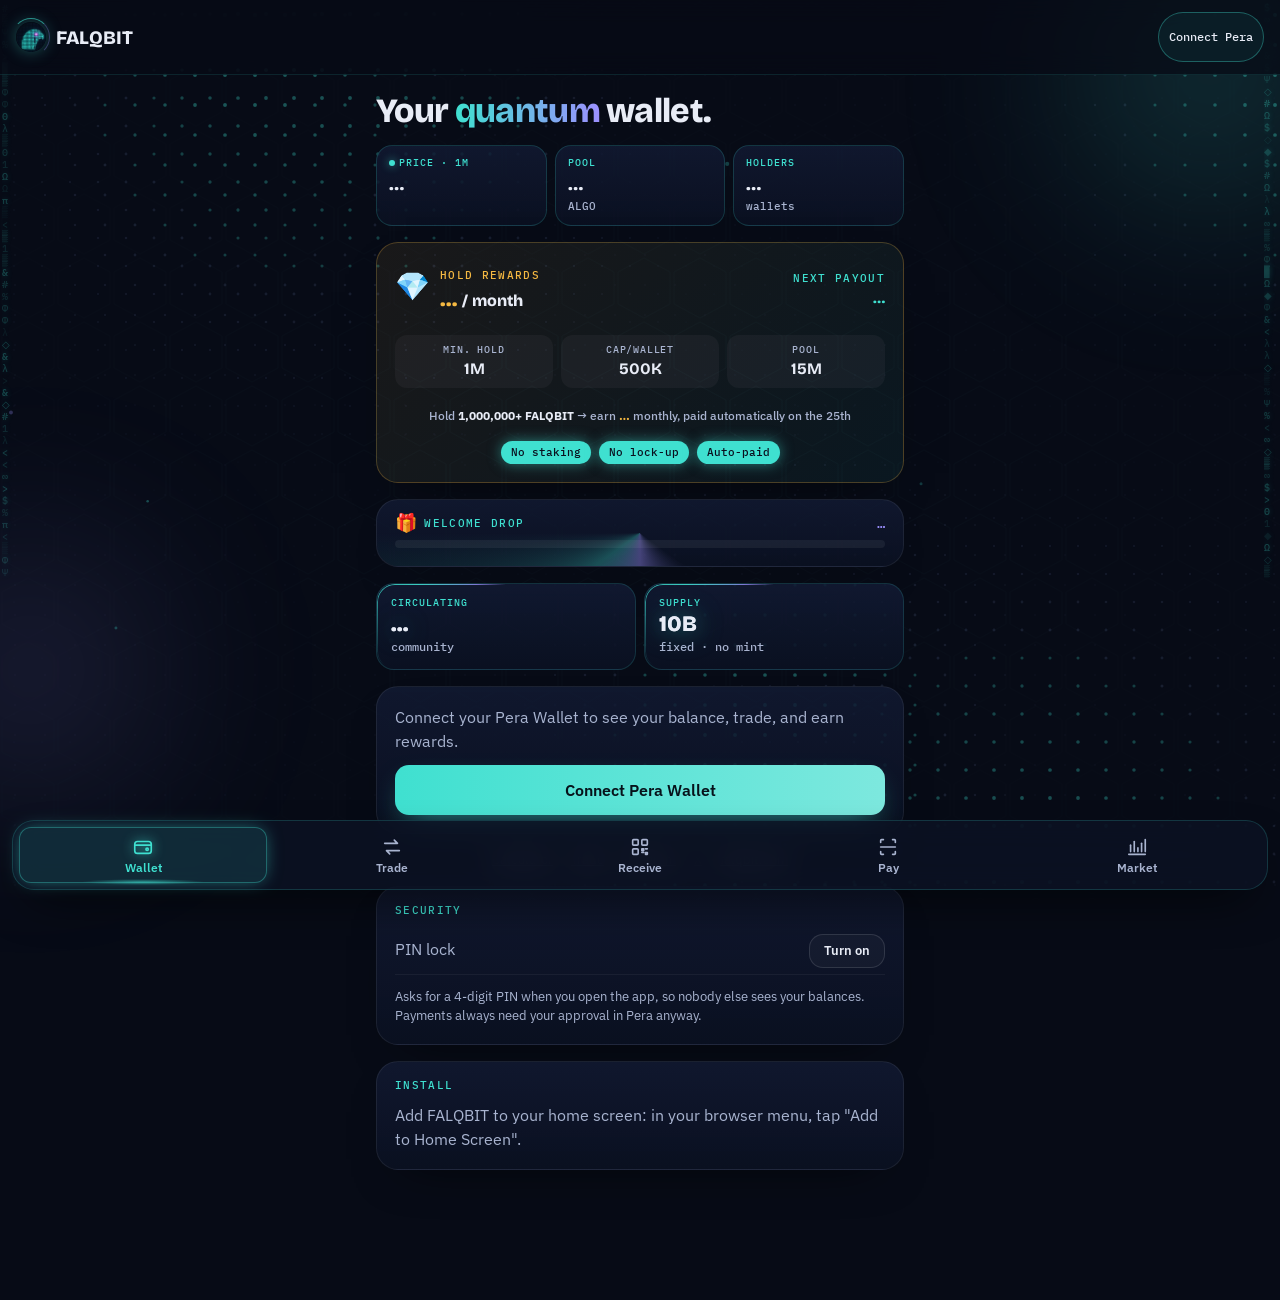
==== app.html @ a8bcb7cf "Add files via upload" ====
<!doctype html>
<html lang="en">
<head>
<meta charset="utf-8">
<meta name="viewport" content="width=device-width, initial-scale=1, viewport-fit=cover">
<title>FALQBIT App</title>
<meta name="theme-color" content="#0A0F1E">
<meta name="apple-mobile-web-app-capable" content="yes">
<meta name="apple-mobile-web-app-status-bar-style" content="black-translucent">
<meta name="apple-mobile-web-app-title" content="FALQBIT">
<link rel="manifest" href="./manifest.webmanifest">
<link rel="icon" type="image/png" href="./icon.png">
<link rel="apple-touch-icon" href="./app-icon-192.png">
<link rel="preconnect" href="https://fonts.googleapis.com">
<link rel="preconnect" href="https://fonts.gstatic.com" crossorigin>
<link rel="stylesheet" href="https://fonts.googleapis.com/css2?family=Bricolage+Grotesque:opsz,wght@12..96,700;12..96,800&family=IBM+Plex+Sans:wght@400;500;600&family=IBM+Plex+Mono:wght@500&display=swap">
<style>
/* Layout: phone-first single column; sticky header, content, fixed bottom tab bar. Single dark brand look. */
:root {
  --ground: #0A0F1E; --surface: #121A30; --raise: #18223E; --line: #24304F;
  --fg: #E8ECF6; --muted: #A9B4D0; --cyan: #3FE0D0; --violet: #9C90FF; --amber: #F5B942; --red: #FF7A7A;
  --display: "Bricolage Grotesque", "Segoe UI", system-ui, sans-serif;
  --body: "IBM Plex Sans", "Segoe UI", system-ui, sans-serif;
  --mono: "IBM Plex Mono", ui-monospace, Menlo, monospace;
  color-scheme: dark;
}
* { box-sizing: border-box; }
html, body { height: 100%; }
body { margin: 0; background: var(--ground); color: var(--fg); font: 400 16px/1.5 var(--body);
  background-image: radial-gradient(var(--line) 1.1px, transparent 1.2px); background-size: 22px 22px; }
body::before { content: ""; position: fixed; inset: 0 0 auto; height: env(safe-area-inset-top, 0px); z-index: 10; background: var(--ground); }
header { position: sticky; top: env(safe-area-inset-top, 0px); z-index: 5; display: flex; align-items: center; gap: 10px; justify-content: space-between;
  padding: 12px max(16px, env(safe-area-inset-right, 0px)) 12px max(16px, env(safe-area-inset-left, 0px));
  background: rgba(10,15,30,.85); backdrop-filter: blur(12px); -webkit-backdrop-filter: blur(12px); border-bottom: 1px solid var(--line); }
.brand { display: inline-flex; align-items: center; gap: 10px; font: 800 19px/1 var(--display); color: var(--fg); text-decoration: none; }
.brand img { width: 30px; height: 30px; border-radius: 50%; box-shadow: 0 0 16px rgba(63,224,208,.35); animation: logoPulse 3s ease-in-out infinite; }
@keyframes logoPulse { 0%, 100% { box-shadow: 0 0 16px rgba(63,224,208,.35), 0 0 0 0 rgba(63,224,208,0); } 50% { box-shadow: 0 0 22px rgba(63,224,208,.6), 0 0 0 4px rgba(63,224,208,.12); } }
.brand-wrap { position: relative; display: inline-flex; width: 30px; height: 30px; }
.brand-ring { position: absolute; inset: -4px; border-radius: 50%; border: 1px solid transparent; border-top-color: rgba(63,224,208,.6); border-right-color: rgba(156,144,255,.3); animation: brandOrbit 4s linear infinite; pointer-events: none; }
@keyframes brandOrbit { to { transform: rotate(360deg); } }
@media (prefers-reduced-motion: reduce) { .brand img, .brand-ring { animation: none; } }
.acct { font: 500 12px/1 var(--mono); color: var(--muted); border: 1px solid var(--line); border-radius: 999px; padding: 8px 10px; background: var(--surface); cursor: pointer; }
.acct.on { color: var(--fg); border-color: rgba(63,224,208,.5); }
main { max-width: 560px; margin: 0 auto; padding: 18px max(16px, env(safe-area-inset-right, 0px)) calc(110px + env(safe-area-inset-bottom, 0px)) max(16px, env(safe-area-inset-left, 0px)); display: flex; flex-direction: column; gap: 16px; }
h1 { font: 800 30px/1.05 var(--display); margin: 0; letter-spacing: -.02em; }
h1 em { font-style: normal; color: var(--cyan); }
.muted { color: var(--muted); }
.card { background: var(--surface); border: 1px solid var(--line); border-radius: 18px; padding: 18px; display: flex; flex-direction: column; gap: 12px; min-width: 0; }
.k { font: 500 11px/1 var(--mono); letter-spacing: .12em; text-transform: uppercase; color: var(--cyan); }
.big { font: 800 34px/1.05 var(--display); letter-spacing: -.02em; font-variant-numeric: tabular-nums; overflow-wrap: anywhere; }
.row { display: flex; justify-content: space-between; gap: 12px; align-items: baseline; }
.row span:last-child { font-variant-numeric: tabular-nums; text-align: right; }
.pill { display: inline-flex; align-items: center; gap: 6px; font: 500 12px/1 var(--mono); padding: 6px 10px; border-radius: 999px; align-self: flex-start; }
.pill.ok { background: var(--cyan); color: var(--ground); }
.pill.warn { border: 1px solid var(--amber); color: var(--amber); }
button, .btn { min-height: 50px; border: 0; border-radius: 14px; cursor: pointer; font: 600 16px/1 var(--body); padding: 0 18px; display: inline-flex; align-items: center; justify-content: center; gap: 8px; text-decoration: none; }
.primary { background: var(--cyan); color: var(--ground); }
.ghost { background: transparent; color: var(--fg); border: 1px solid var(--line); }
button:disabled { opacity: .45; cursor: not-allowed; }
button:focus-visible, a:focus-visible, input:focus-visible { outline: 2px solid var(--cyan); outline-offset: 3px; }
a { color: var(--cyan); }
label.f { display: flex; flex-direction: column; gap: 6px; font-size: 14px; color: var(--muted); }
input[type="text"], input[type="number"] { width: 100%; background: var(--ground); color: var(--fg); border: 1px solid var(--line); border-radius: 12px; padding: 14px; font: 500 18px/1.2 var(--mono); }
.seg { display: grid; grid-template-columns: 1fr 1fr; gap: 6px; background: var(--ground); border: 1px solid var(--line); border-radius: 14px; padding: 4px; }
.seg button { min-height: 42px; background: transparent; color: var(--muted); }
.seg button[aria-pressed="true"] { background: var(--raise); color: var(--fg); }
.quote { font-size: 14px; color: var(--muted); display: flex; flex-direction: column; gap: 4px; }
.quote b { color: var(--fg); font-weight: 600; }
.msg { font-size: 15px; padding: 14px; border-radius: 12px; border: 1px solid var(--line); background: var(--surface); overflow-wrap: anywhere; }
.msg.err { border-color: var(--red); color: var(--red); }
.msg.ok { border-color: var(--cyan); }
.qr { background: #fff; border-radius: 16px; padding: 14px; align-self: center; width: min(280px, 100%); }
.qr svg { display: block; width: 100%; height: auto; }
.addr { font: 500 13px/1.5 var(--mono); color: var(--muted); overflow-wrap: anywhere; text-align: center; }
video { width: 100%; border-radius: 14px; background: #000; aspect-ratio: 1; object-fit: cover; }
nav.tabs { position: fixed; inset: auto 0 0 0; z-index: 6; display: grid; grid-template-columns: repeat(5, 1fr);
  padding: 8px max(8px, env(safe-area-inset-right, 0px)) calc(8px + env(safe-area-inset-bottom, 0px)) max(8px, env(safe-area-inset-left, 0px));
  background: rgba(18,26,48,.92); backdrop-filter: blur(14px); -webkit-backdrop-filter: blur(14px); border-top: 1px solid var(--line); }
nav.tabs button { min-height: 56px; flex-direction: column; gap: 4px; background: transparent; color: var(--muted); font-size: 12px; border-radius: 12px; }
nav.tabs button svg { width: 22px; height: 22px; fill: none; stroke: currentColor; stroke-width: 1.8; stroke-linecap: round; stroke-linejoin: round; }
nav.tabs button[aria-selected="true"] { color: var(--cyan); background: rgba(63,224,208,.08); }
.fine { font-size: 13px; color: var(--muted); }
.install { border-style: dashed; }

/* ---- futuristic layer ---- */
[hidden] { display: none !important; }
body { background: #070B16; background-image: none; }
#lattice { position: fixed; inset: 0; width: 100%; height: 100%; z-index: 0; pointer-events: none; }
.glow1, .glow2 { position: fixed; z-index: 0; pointer-events: none; border-radius: 50%; filter: blur(90px); opacity: .5; }
.glow1 { width: 420px; height: 420px; top: -140px; right: -140px; background: radial-gradient(circle, rgba(63,224,208,.55), transparent 65%); }
.glow2 { width: 380px; height: 380px; bottom: 40px; left: -160px; background: radial-gradient(circle, rgba(156,144,255,.45), transparent 65%); }
header, main { position: relative; z-index: 2; }
header { background: rgba(7,11,22,.72); border-bottom: 1px solid rgba(63,224,208,.12); }
.acct { background: rgba(63,224,208,.06); border-color: rgba(63,224,208,.35); color: var(--fg); }
.acct.on::before { content: ""; display: inline-block; width: 7px; height: 7px; border-radius: 50%; background: var(--cyan); box-shadow: 0 0 8px var(--cyan); margin-right: 6px; vertical-align: 1px; }
h1 { font-size: 34px; }
h1 em { background: linear-gradient(90deg, var(--cyan), var(--violet)); -webkit-background-clip: text; background-clip: text; color: transparent; }
.card { background: linear-gradient(180deg, rgba(18,27,52,.82), rgba(11,17,34,.88)); border: 1px solid rgba(255,255,255,.07); border-radius: 22px; backdrop-filter: blur(12px); -webkit-backdrop-filter: blur(12px); box-shadow: 0 20px 50px -30px rgba(0,0,0,.8); }
#w-main { position: relative; overflow: hidden; border: 0; padding: 22px; background:
  radial-gradient(120% 140% at 100% 0%, rgba(63,224,208,.22), transparent 55%),
  radial-gradient(120% 140% at 0% 100%, rgba(156,144,255,.20), transparent 55%),
  linear-gradient(180deg, rgba(18,27,52,.95), rgba(10,15,30,.95));
  box-shadow: 0 0 0 1px rgba(63,224,208,.35), 0 24px 60px -24px rgba(63,224,208,.45); }
#w-main::after { content: ""; position: absolute; right: -30px; top: -30px; width: 150px; height: 150px; background: url(./icon.png) center/cover; opacity: .12; border-radius: 50%; }
#w-main .big { font-size: 42px; background: linear-gradient(90deg, #fff, #BFF7F1); -webkit-background-clip: text; background-clip: text; color: transparent; }
.row { padding: 6px 0; border-bottom: 1px solid rgba(255,255,255,.05); }
.row:last-child { border-bottom: 0; }
.row span:last-child { font-family: var(--mono); font-size: 14px; }
.primary { background: linear-gradient(90deg, #3FE0D0, #7DE8DE 50%, #3FE0D0); background-size: 200% 100%; color: #06121A; box-shadow: 0 12px 30px -12px rgba(63,224,208,.7); }
button.primary:disabled { background: #1A2440; color: #5B6788; box-shadow: none; opacity: 1; }
.ghost { background: rgba(255,255,255,.03); border-color: rgba(255,255,255,.12); }
input[type="text"], input[type="number"] { background: rgba(255,255,255,.035); border-color: rgba(255,255,255,.1); font-size: 22px; padding: 16px; }
input[type="text"] { font-size: 15px; }
input:focus { border-color: rgba(63,224,208,.6); box-shadow: 0 0 0 4px rgba(63,224,208,.08); outline: none; }
.seg { background: rgba(255,255,255,.04); border-color: rgba(255,255,255,.08); }
.seg button[aria-pressed="true"] { background: var(--cyan); color: #06121A; }
.qr { box-shadow: 0 0 0 6px rgba(63,224,208,.15), 0 0 40px rgba(63,224,208,.35); }
video { box-shadow: 0 0 0 2px rgba(63,224,208,.5), 0 0 40px rgba(63,224,208,.3); }
nav.tabs { z-index: 6; margin: 0 12px calc(10px + env(safe-area-inset-bottom, 0px)); inset: auto 0 0 0; border-radius: 22px; border: 1px solid rgba(63,224,208,.18);
  background: rgba(12,18,36,.78); padding: 6px; box-shadow: 0 20px 50px -20px rgba(0,0,0,.9); }
nav.tabs button[aria-selected="true"] { color: var(--cyan); background: rgba(63,224,208,.12); box-shadow: inset 0 0 0 1px rgba(63,224,208,.35), 0 0 18px -4px rgba(63,224,208,.6); }
nav.tabs button[aria-selected="true"] svg { filter: drop-shadow(0 0 6px rgba(63,224,208,.8)); }
main { padding-bottom: calc(130px + env(safe-area-inset-bottom, 0px)); }
.pill.ok { box-shadow: 0 0 14px rgba(63,224,208,.5); }
/* --- skeleton shimmer --- */
.skel { position: relative; overflow: hidden; color: transparent !important; background: rgba(255,255,255,.06); border-radius: 8px; pointer-events: none; user-select: none; }
.skel * { visibility: hidden; }
.skel::after { content: ""; position: absolute; inset: 0; background: linear-gradient(90deg, transparent 30%, rgba(255,255,255,.07) 50%, transparent 70%); background-size: 200% 100%; animation: shimmer 1.6s ease infinite; }
@keyframes shimmer { from { background-position: 200% 0; } to { background-position: -200% 0; } }

/* --- card press effect --- */
.card { transition: transform .12s ease, box-shadow .12s ease; }
.card:active { transform: scale(.985); box-shadow: 0 8px 24px -12px rgba(0,0,0,.6) !important; }

/* --- section transition (fade+slide) --- */
section[data-view] { will-change: opacity, transform; }

/* --- toast notification --- */
.toast { position: fixed; top: calc(env(safe-area-inset-top, 0px) + 72px); left: 50%; transform: translateX(-50%) translateY(-20px); z-index: 50;
  background: rgba(18,26,48,.92); backdrop-filter: blur(14px); -webkit-backdrop-filter: blur(14px);
  border: 1px solid rgba(63,224,208,.35); border-radius: 14px; padding: 10px 18px;
  font: 500 13px/1.3 var(--mono); color: var(--cyan); box-shadow: 0 12px 40px -12px rgba(0,0,0,.7);
  opacity: 0; pointer-events: none; transition: opacity .3s ease, transform .3s ease; white-space: nowrap; }
.toast.show { opacity: 1; transform: translateX(-50%) translateY(0); pointer-events: auto; }

/* --- tab bar sliding indicator --- */
nav.tabs { position: fixed; }
nav.tabs .tab-indicator { position: absolute; height: 3px; bottom: calc(env(safe-area-inset-bottom, 0px) + 4px); border-radius: 999px; background: var(--cyan); box-shadow: 0 0 12px rgba(63,224,208,.7); transition: left .3s cubic-bezier(.4,0,.2,1), width .3s cubic-bezier(.4,0,.2,1); pointer-events: none; }

/* --- reward history mini bars --- */
.rew-bar-row { display: flex; align-items: center; gap: 10px; }
.rew-bar-row .rew-bar { flex: 1; height: 6px; background: rgba(255,255,255,.06); border-radius: 999px; overflow: hidden; }
.rew-bar-row .rew-bar i { display: block; height: 100%; border-radius: 999px; background: linear-gradient(90deg, var(--amber), #FFD770); transition: width .6s ease; }

/* --- number change flash --- */
@keyframes numFlash { 0% { color: var(--cyan); text-shadow: 0 0 12px rgba(63,224,208,.5); } 100% { color: inherit; text-shadow: none; } }
.num-flash { animation: numFlash .6s ease; }

/* --- live stats pulse dot --- */
.live-dot { display: inline-block; width: 6px; height: 6px; border-radius: 50%; background: var(--cyan); box-shadow: 0 0 8px rgba(63,224,208,.7); animation: livePulse 2s ease infinite; margin-right: 4px; vertical-align: middle; }
@keyframes livePulse { 0%, 100% { opacity: 1; } 50% { opacity: .3; } }

@media (prefers-reduced-motion: no-preference) {
  .primary:not(:disabled) { animation: shine 3.5s linear infinite; }
  @keyframes shine { from { background-position: 200% 0; } to { background-position: -200% 0; } }
  section[data-view]:not([hidden]) > div { animation: rise .35s ease; }
  @keyframes rise { from { opacity: 0; transform: translateY(10px); } to { opacity: 1; transform: none; } }
}
@media (prefers-reduced-motion: reduce) {
  .skel::after { animation: none; }
  .card:active { transform: none; }
  .num-flash { animation: none; }
  .live-dot { animation: none; }
}

/* ---- app v4: live strip, drop, history, pair ---- */
.live { display: grid; grid-template-columns: repeat(3, minmax(0, 1fr)); gap: 8px; }
.live div { padding: 12px; border-radius: 16px; background: linear-gradient(180deg, rgba(18,27,52,.82), rgba(11,17,34,.88)); border: 1px solid rgba(63,224,208,.18); display: flex; flex-direction: column; gap: 4px; min-width: 0; position: relative; overflow: hidden; }
.live div::after { content: ""; position: absolute; left: -40%; top: 0; bottom: 0; width: 40%; background: linear-gradient(100deg, transparent, rgba(63,224,208,.12), transparent); animation: liveSweep 5s ease-in-out infinite; }
.live div:nth-child(2)::after { animation-delay: 1.2s; } .live div:nth-child(3)::after { animation-delay: 2.4s; }
@keyframes liveSweep { 0%, 60% { left: -40%; } 100% { left: 120%; } }
.live span { font: 500 10px/1 var(--mono); letter-spacing: .1em; text-transform: uppercase; color: var(--cyan); }
.live b { font: 700 20px/1.15 var(--display); color: var(--fg); overflow: hidden; text-overflow: ellipsis; white-space: nowrap; }
.live small { font: 500 11px/1.3 var(--mono); color: var(--muted); overflow: hidden; text-overflow: ellipsis; white-space: nowrap; }
.usd { font: 500 14px/1 var(--mono); color: var(--cyan); }
.drop { display: flex; flex-direction: column; gap: 4px; font-size: 15px; }
.drop b { font: 700 22px/1.2 var(--display); }
.drop .ok { color: var(--cyan); } .drop .wait { color: var(--amber); }
.bar { height: 8px; border-radius: 999px; background: rgba(255,255,255,.06); overflow: hidden; }
.bar i { display: block; height: 100%; width: 0; border-radius: 999px; background: linear-gradient(90deg, #1F9E94, #3FE0D0, #A9FFF6, #3FE0D0); background-size: 200% 100%; box-shadow: 0 0 12px rgba(63,224,208,.6); transition: width 1s ease; animation: barFlow2 2.6s linear infinite; }
@keyframes barFlow2 { from { background-position: 100% 0; } to { background-position: -100% 0; } }
.hist { list-style: none; margin: 0; padding: 0; display: flex; flex-direction: column; }
.hist li { display: grid; grid-template-columns: auto minmax(0, 1fr) auto; gap: 2px 12px; align-items: center; padding: 10px 0; border-bottom: 1px solid rgba(255,255,255,.05); font-size: 14px; }
.hist li:last-child { border-bottom: 0; }
.hist .ic { width: 30px; height: 30px; border-radius: 50%; display: grid; place-items: center; font: 700 14px/1 var(--mono); background: rgba(63,224,208,.12); color: var(--cyan); }
.hist .ic.out { background: rgba(240,110,120,.12); color: #F2A0A6; } .hist .ic.gift { background: rgba(156,144,255,.16); color: #B9B0FF; }
.hist .t { display: flex; flex-direction: column; min-width: 0; } .hist .t small { color: var(--muted); font: 500 11px/1.3 var(--mono); }
.hist .t a { color: var(--fg); text-decoration: none; overflow: hidden; text-overflow: ellipsis; white-space: nowrap; }
.hist .v { font: 600 13px/1 var(--mono); white-space: nowrap; } .hist .v.plus { color: var(--cyan); }
.links { display: flex; justify-content: center; gap: 18px; font-size: 13px; }
.links a { color: var(--muted); }
.seg.pair { margin-top: -4px; }
@media (prefers-reduced-motion: reduce) { .live div::after, .bar i { animation: none; } }

/* ---- app v5: dashboard + swap ---- */
.dash { display: grid; grid-template-columns: repeat(2, minmax(0, 1fr)); gap: 8px; }
.dc { position: relative; overflow: hidden; padding: 14px; border-radius: 18px; display: flex; flex-direction: column; gap: 4px; min-width: 0;
  background: linear-gradient(180deg, rgba(18,27,52,.85), rgba(11,17,34,.9)); border: 1px solid rgba(63,224,208,.16); }
.dc.wide { grid-column: span 2; }
.dc::before { content: ""; position: absolute; inset: 0; border-radius: inherit; padding: 1px; pointer-events: none;
  background: conic-gradient(from var(--ang, 0deg), transparent 0 70%, rgba(63,224,208,.9) 82%, rgba(156,144,255,.8) 90%, transparent 100%);
  -webkit-mask: linear-gradient(#000 0 0) content-box, linear-gradient(#000 0 0); -webkit-mask-composite: xor; mask-composite: exclude; animation: spinA 7s linear infinite; }
.dc:nth-child(2)::before { animation-delay: -1.4s; } .dc:nth-child(3)::before { animation-delay: -2.8s; } .dc:nth-child(4)::before { animation-delay: -4.2s; } .dc:nth-child(5)::before { animation-delay: -5.6s; }
@property --ang { syntax: "<angle>"; inherits: false; initial-value: 0deg; }
@keyframes spinA { to { --ang: 360deg; } }
@keyframes pulse-gift { 0%, 100% { transform: scale(1); } 50% { transform: scale(1.15); } }
.dc span { font: 500 10px/1 var(--mono); letter-spacing: .1em; text-transform: uppercase; color: var(--cyan); }
.dc b { font: 800 26px/1.1 var(--display); color: var(--fg); text-shadow: 0 0 22px rgba(63,224,208,.3); }
.dc.wide b { font-size: 32px; }
.dc small { font: 500 11.5px/1.3 var(--mono); color: var(--muted); }
.drop-bar { gap: 8px; padding: 12px 14px; }
.segs { display: flex; gap: 4px; height: 10px; }
.segs div { position: relative; border-radius: 6px; background: rgba(255,255,255,.06); overflow: hidden; }
.segs i { position: absolute; inset: 0 auto 0 0; border-radius: 6px; background: linear-gradient(90deg, #1F9E94, #3FE0D0, #A9FFF6, #3FE0D0); background-size: 200% 100%; animation: barFlow2 2.6s linear infinite; box-shadow: 0 0 10px rgba(63,224,208,.6); }
.paywith { display: flex; align-items: center; justify-content: space-between; gap: 12px; }
.paywith > span { font: 500 11px/1 var(--mono); letter-spacing: .1em; text-transform: uppercase; color: var(--muted); }
.paywith .seg { width: 170px; }
.leg { padding: 14px 16px; border-radius: 18px; background: rgba(255,255,255,.035); border: 1px solid rgba(255,255,255,.08); display: flex; flex-direction: column; gap: 8px; }
.leg.out { background: rgba(63,224,208,.05); border-color: rgba(63,224,208,.22); }
.leg-h { display: flex; justify-content: space-between; font: 500 12px/1 var(--mono); color: var(--muted); }
.leg-r { display: flex; align-items: center; gap: 10px; }
.leg-r input { flex: 1; min-width: 0; background: transparent !important; border: 0 !important; box-shadow: none !important; padding: 0 !important; font: 700 30px/1.2 var(--display) !important; color: var(--fg); }
.leg-r b { flex: 1; min-width: 0; font: 700 30px/1.2 var(--display); color: var(--fg); overflow: hidden; text-overflow: ellipsis; }
.leg-r b.dim { color: var(--muted); }
.tok { display: inline-flex; align-items: center; gap: 7px; padding: 7px 12px 7px 7px; border-radius: 999px; background: rgba(255,255,255,.06); border: 1px solid rgba(255,255,255,.1); font: 600 14px/1 var(--mono); white-space: nowrap; }
.tok i { width: 24px; height: 24px; border-radius: 50%; display: grid; place-items: center; font-style: normal; font: 700 12px/1 var(--mono); }
.tok i.fq { background: url(./icon.png) center/cover; box-shadow: 0 0 10px rgba(63,224,208,.6); }
.tok i.al { background: #E8ECF6; color: #0A0F1E; } .tok i.us { background: #3B7DD8; color: #fff; }
.flip { align-self: center; margin: -18px 0; z-index: 2; width: 44px; height: 44px; border-radius: 14px; border: 1px solid rgba(63,224,208,.5); background: #0E1630; color: var(--cyan); font-size: 20px; cursor: pointer; box-shadow: 0 0 18px -4px rgba(63,224,208,.8); transition: transform .35s ease; }
.flip.spin { transform: rotate(180deg); }
@media (prefers-reduced-motion: reduce) { .dc::before, .segs i { animation: none; } }
.leg-r input::-webkit-outer-spin-button, .leg-r input::-webkit-inner-spin-button { -webkit-appearance: none; margin: 0; }
.leg-r input { -moz-appearance: textfield; }

/* ---- PIN lock ---- */
.lock { position: fixed; inset: 0; z-index: 50; display: grid; place-items: center; padding: 24px; background: radial-gradient(80% 60% at 50% 0%, rgba(63,224,208,.18), transparent 70%), rgba(7,11,22,.97); backdrop-filter: blur(18px); -webkit-backdrop-filter: blur(18px); }
.lock-in { width: min(100%, 320px); display: flex; flex-direction: column; align-items: center; gap: 12px; text-align: center; }
.lock-in img { border-radius: 50%; box-shadow: 0 0 0 2px rgba(63,224,208,.5), 0 0 40px rgba(63,224,208,.5); }
.lock-in h2 { margin: 6px 0 0; font: 800 26px/1.1 var(--display); }
.lock-in p { margin: 0; min-height: 20px; }
.dots { display: flex; gap: 16px; margin: 10px 0 8px; }
.dots i { width: 14px; height: 14px; border-radius: 50%; border: 2px solid rgba(63,224,208,.6); transition: background .15s, box-shadow .15s; }
.dots i.on { background: var(--cyan); box-shadow: 0 0 12px var(--cyan); }
.dots.shake { animation: shake .4s; }
@keyframes shake { 20%, 60% { transform: translateX(-8px); } 40%, 80% { transform: translateX(8px); } }
.pad { display: grid; grid-template-columns: repeat(3, 1fr); gap: 12px; width: 100%; }
.pad button { height: 64px; border-radius: 20px; border: 1px solid rgba(63,224,208,.18); background: rgba(255,255,255,.04); color: var(--fg); font: 600 26px/1 var(--display); cursor: pointer; }
.pad button:active { background: rgba(63,224,208,.18); }
.pad button.sm { font: 600 14px/1 var(--body); color: var(--muted); }
.forgot { background: none; border: 0; color: var(--muted); font-size: 13px; text-decoration: underline; cursor: pointer; margin-top: 6px; }
button.sm { min-height: 34px !important; padding: 0 14px !important; font-size: 13px !important; }
html.locked main, html.locked header, html.locked nav.tabs { visibility: hidden; }

/* ---- Market tab ---- */
.mc { display: flex; flex-direction: column; gap: 4px; padding: 14px; border-radius: 18px; background: linear-gradient(180deg, rgba(18,27,52,.85), rgba(11,17,34,.9)); border: 1px solid rgba(63,224,208,.16); }
.mc span.k { font: 500 10px/1 var(--mono); letter-spacing: .1em; text-transform: uppercase; color: var(--cyan); }
.mc b { font: 800 24px/1.1 var(--display); color: var(--fg); text-shadow: 0 0 18px rgba(63,224,208,.2); }
.mc small { font: 500 11.5px/1.3 var(--mono); color: var(--muted); }
.m-grid { display: grid; grid-template-columns: repeat(2, minmax(0, 1fr)); gap: 8px; }
.m-chart { border-radius: 18px; overflow: hidden; background: linear-gradient(180deg, rgba(18,27,52,.85), rgba(11,17,34,.9)); border: 1px solid rgba(63,224,208,.16); padding: 14px; }
.m-chart-head { display: flex; justify-content: space-between; align-items: flex-start; gap: 8px; margin-bottom: 10px; flex-wrap: wrap; }
.m-chart-head .val { display: flex; flex-direction: column; gap: 2px; }
.m-chart-head .val b { font: 800 28px/1.1 var(--display); }
.m-chart-head .val small { font: 500 11px/1 var(--mono); color: var(--muted); }
.m-tabs { display: flex; gap: 4px; }
.m-tabs button { min-height: 30px; padding: 0 10px; border-radius: 8px; font: 500 12px/1 var(--mono); border: 1px solid rgba(255,255,255,.08); background: transparent; color: var(--muted); cursor: pointer; }
.m-tabs button.active { background: rgba(63,224,208,.15); color: var(--cyan); border-color: rgba(63,224,208,.4); }
.m-plot { position: relative; }
.m-plot svg { display: block; width: 100%; height: auto; }
.m-plot svg .grid { stroke: rgba(255,255,255,.06); stroke-width: 0.5; }
.m-plot svg .line { fill: none; stroke: #3FE0D0; stroke-width: 2.5; stroke-linecap: round; stroke-linejoin: round; }
.m-plot svg .area { fill: url(#mc-grad); }
.m-plot svg .axlbl { fill: #6B7BA6; font: 500 11px/1 var(--mono); }
.m-plot svg .barV { fill: rgba(63,224,208,.25); rx: 1; }
.m-plot svg .pt { fill: #3FE0D0; opacity: 0; } .m-plot svg .pt.hot { opacity: 1; }
.m-empty { text-align: center; padding: 40px 12px; color: var(--muted); font-size: 14px; }
.m-tip { position: absolute; background: var(--surface); border: 1px solid rgba(63,224,208,.35); border-radius: 10px; padding: 8px 10px; font: 500 12px/1.4 var(--mono); pointer-events: none; z-index: 3; transform: translate(-50%, -100%); white-space: nowrap; }
.m-tip b { font: 700 14px/1.2 var(--display); display: block; }
.m-tip small { color: var(--muted); }
.up { color: #3FE0D0; } .down { color: #FF7A7A; }
.supply-bars { display: flex; flex-direction: column; gap: 8px; }
.supply-bar { display: flex; flex-direction: column; gap: 4px; }
.supply-bar .label { display: flex; justify-content: space-between; font: 500 12px/1 var(--mono); }
.supply-bar .label span:last-child { color: var(--muted); }
.supply-bar .track { height: 8px; border-radius: 999px; background: rgba(255,255,255,.06); overflow: hidden; }
.supply-bar .fill { height: 100%; border-radius: 999px; transition: width 1s ease; }
.fill.cyan { background: linear-gradient(90deg, #1F9E94, #3FE0D0); }
.fill.violet { background: linear-gradient(90deg, #6B5BCD, #9C90FF); }
.fill.amber { background: linear-gradient(90deg, #C98B20, #F5B942); }
.fill.teal { background: linear-gradient(90deg, #15665F, #1F8F86); }
.m-act { list-style: none; margin: 0; padding: 0; }
.m-act li { display: flex; justify-content: space-between; align-items: center; padding: 8px 0; border-bottom: 1px solid rgba(255,255,255,.05); font-size: 13px; }
.m-act li:last-child { border-bottom: 0; }
.m-act .day { font: 500 12px/1 var(--mono); color: var(--muted); min-width: 52px; }
.m-act .bars { display: flex; gap: 4px; flex: 1; margin: 0 10px; }
.m-act .bars span { height: 16px; border-radius: 4px; min-width: 2px; }
.m-act .b-buy { background: rgba(63,224,208,.5); }
.m-act .b-sell { background: rgba(255,122,122,.5); }
.m-act .b-unlock { background: rgba(156,144,255,.5); }
.m-act .cnt { font: 500 11px/1 var(--mono); color: var(--muted); min-width: 30px; text-align: right; }
/* recent trades feed */
.tf-list { list-style: none; margin: 0; padding: 0; max-height: 380px; overflow-y: auto; }
.tf-list li { display: grid; grid-template-columns: 48px 1fr auto; gap: 8px; align-items: center; padding: 10px 0; border-bottom: 1px solid rgba(255,255,255,.05); font-size: 13px; }
.tf-list li:last-child { border-bottom: 0; }
.tf-badge { font: 600 11px/1 var(--mono); letter-spacing: .06em; text-transform: uppercase; padding: 4px 8px; border-radius: 6px; text-align: center; }
.tf-badge.buy { background: rgba(63,224,208,.15); color: #3FE0D0; }
.tf-badge.sell { background: rgba(156,144,255,.15); color: #9C90FF; }
.tf-mid { display: flex; flex-direction: column; gap: 2px; min-width: 0; overflow: hidden; }
.tf-mid .tf-amounts { font-size: 12px; color: var(--muted); white-space: nowrap; text-overflow: ellipsis; overflow: hidden; }
.tf-mid .tf-amounts b { color: var(--fg); font-weight: 600; }
.tf-mid .tf-addr { font: 500 12px/1 var(--mono); color: var(--muted); }
.tf-right { text-align: right; white-space: nowrap; font-size: 11px; color: var(--muted); }
/* top holders in app */
.th-list { list-style: none; margin: 0; padding: 0; counter-reset: rank; }
.th-list li { display: grid; grid-template-columns: 24px 1fr auto; gap: 8px; align-items: center; padding: 10px 0; border-bottom: 1px solid rgba(255,255,255,.05); font-size: 13px; }
.th-list li:last-child { border-bottom: 0; }
.th-list .rk { font: 700 12px/1 var(--mono); color: var(--muted); text-align: center; }
.th-list .rk.m1 { color: #FFD700; } .th-list .rk.m2 { color: #C0C0C0; } .th-list .rk.m3 { color: #CD7F32; }
.th-list .who { display: flex; flex-direction: column; gap: 2px; min-width: 0; overflow: hidden; }
.th-list .who a { font: 500 12px/1 var(--mono); color: var(--cyan); text-decoration: none; white-space: nowrap; overflow: hidden; text-overflow: ellipsis; }
.th-list .who small { font-size: 11px; color: var(--muted); }
.th-list .val { text-align: right; font: 600 12px/1 var(--mono); white-space: nowrap; }
.th-list .proj-tag { font: 500 10px/1 var(--mono); background: rgba(156,144,255,.15); color: #9C90FF; padding: 2px 6px; border-radius: 4px; margin-left: 6px; }

/* ===== FUTURISTIC LAYER v2 ===== */

/* --- scan line overlay --- */
body::after {
  content: ""; position: fixed; inset: 0; z-index: 999; pointer-events: none;
  background: repeating-linear-gradient(
    0deg,
    transparent,
    transparent 2px,
    rgba(63,224,208,.015) 2px,
    rgba(63,224,208,.015) 4px
  );
  mix-blend-mode: screen;
}

/* --- particle canvas --- */
#particles { position: fixed; inset: 0; z-index: 1; pointer-events: none; }

/* --- swipe container --- */
.swipe-track {
  display: flex; flex-wrap: nowrap; width: 500%;
  transition: transform .35s cubic-bezier(.4,0,.2,1);
  will-change: transform;
  min-height: 0;
}
.swipe-track.dragging { transition: none; }
.swipe-track > section[data-view] {
  width: 100%; flex: 0 0 100%; min-width: 0;
  display: flex !important; flex-direction: column; gap: 16px;
}
.swipe-track > section[data-view][hidden] { visibility: hidden; height: 0; overflow: hidden; }
.swipe-track > section[data-view]:not([hidden]) { visibility: visible; height: auto; overflow: visible; }

/* --- swipe hint arrows --- */
.swipe-hint {
  position: fixed; top: 50%; left: 0; right: 0; z-index: 40; pointer-events: none;
  display: flex; justify-content: space-between; padding: 0 8px;
  opacity: 0; animation: hintFade 3s ease-in-out 1.5s 1 forwards;
}
.swipe-hint.gone { display: none; }
.swipe-hint span {
  font-size: 28px; color: var(--cyan); opacity: .5;
  animation: hintBounce 1.2s ease-in-out infinite alternate;
  filter: drop-shadow(0 0 8px rgba(63,224,208,.6));
}
.swipe-hint span:last-child { animation-delay: .3s; }
@keyframes hintFade { 0% { opacity: 0; } 20% { opacity: 1; } 80% { opacity: 1; } 100% { opacity: 0; } }
@keyframes hintBounce { 0% { transform: translateX(0); } 100% { transform: translateX(6px); } }
.swipe-hint span:first-child { animation-name: hintBounceL; }
@keyframes hintBounceL { 0% { transform: translateX(0); } 100% { transform: translateX(-6px); } }

/* --- glowing active tab pulse --- */
nav.tabs button[aria-selected="true"]::after {
  content: ""; position: absolute; bottom: -2px; left: 25%; right: 25%; height: 6px;
  background: radial-gradient(ellipse, rgba(63,224,208,.6), transparent 70%);
  animation: tabGlow 2s ease-in-out infinite;
  pointer-events: none;
}
@keyframes tabGlow { 0%, 100% { opacity: .4; } 50% { opacity: .9; } }
nav.tabs button { position: relative; }

/* --- pull to refresh --- */
.ptr-spinner {
  position: fixed; top: calc(env(safe-area-inset-top, 0px) + 50px); left: 50%; z-index: 30;
  transform: translateX(-50%) translateY(-60px) scale(.7);
  width: 42px; height: 42px; border-radius: 50%;
  border: 3px solid rgba(63,224,208,.2); border-top-color: var(--cyan);
  opacity: 0; transition: transform .3s ease, opacity .3s ease;
  pointer-events: none;
}
.ptr-spinner.pulling { opacity: 1; transform: translateX(-50%) translateY(0) scale(1); }
.ptr-spinner.refreshing { opacity: 1; transform: translateX(-50%) translateY(0) scale(1); animation: spin .8s linear infinite; }
@keyframes spin { to { transform: translateX(-50%) translateY(0) scale(1) rotate(360deg); } }

/* --- animated number counter --- */
.counting { transition: none; }

/* --- haptic micro-animations --- */
button:active:not(:disabled), .btn:active { transform: scale(.94); }
button { transition: transform .1s ease; }
.success-pop { animation: successPop .5s ease; }
@keyframes successPop { 0% { transform: scale(1); } 30% { transform: scale(1.08); } 60% { transform: scale(.96); } 100% { transform: scale(1); } }

/* --- card swipe-to-reveal (history items) --- */
.hist li { position: relative; overflow: hidden; }
.hist li .reveal-action {
  position: absolute; right: 0; top: 0; bottom: 0; width: 70px;
  display: grid; place-items: center;
  background: linear-gradient(90deg, transparent, rgba(63,224,208,.15));
  color: var(--cyan); font: 500 11px/1 var(--mono); text-transform: uppercase; letter-spacing: .08em;
  opacity: 0; transform: translateX(70px);
  transition: opacity .2s, transform .2s;
  pointer-events: none;
}
.hist li.swiped .reveal-action { opacity: 1; transform: translateX(0); }

@media (prefers-reduced-motion: reduce) {
  .swipe-track { transition: none; }
  .swipe-hint { animation: none; display: none; }
  .ptr-spinner { animation: none; }
  nav.tabs button[aria-selected="true"]::after { animation: none; }
  body::after { display: none; }
}
</style>
<link rel="stylesheet" href="./fxu.css">
</head>
<body>
<script>try { if (localStorage.getItem("fq-pin-v1")) document.documentElement.classList.add("locked"); } catch (e) {}</script>
<canvas id="lattice" aria-hidden="true"></canvas>
<canvas id="particles" aria-hidden="true"></canvas>
<div class="ptr-spinner" id="ptr"></div>
<div class="swipe-hint" id="swipe-hint"><span>‹</span><span>›</span></div>
<div class="glow1"></div><div class="glow2"></div>
<script>
(function () {
  var cv = document.getElementById("lattice"), ctx = cv.getContext("2d"), W, H, dpr, t = 0;
  var still = window.matchMedia && matchMedia("(prefers-reduced-motion: reduce)").matches;
  function size() { dpr = Math.min(2, window.devicePixelRatio || 1); W = cv.width = innerWidth * dpr; H = cv.height = innerHeight * dpr; }
  function draw() {
    ctx.clearRect(0, 0, W, H); var gap = 30 * dpr;
    for (var y = gap / 2; y < H; y += gap) for (var x = gap / 2; x < W; x += gap) {
      var w = Math.sin(x * 0.006 + t) * Math.cos(y * 0.004 - t * 0.8), a = 0.07 + Math.max(0, w) * 0.3;
      ctx.fillStyle = w > 0.55 ? "rgba(63,224,208," + a + ")" : "rgba(120,140,190," + a * 0.7 + ")";
      ctx.beginPath(); ctx.arc(x, y, (0.9 + Math.max(0, w) * 1.1) * dpr, 0, 6.283); ctx.fill();
    }
    t += 0.006; if (!still) requestAnimationFrame(draw);
  }
  size(); addEventListener("resize", function () { size(); if (still) draw(); }); draw();
})();
</script>
<header>
  <a class="brand" href="./"><span class="brand-wrap"><img src="./icon.png" alt="" width="30" height="30"><span class="brand-ring"></span></span>FALQBIT</a>
  <button class="acct" id="acct" type="button">Connect Pera</button>
</header>

<main>
  <!-- WALLET -->
  <section id="v-wallet" data-view>
    <div style="display:flex;flex-direction:column;gap:16px">
      <h1>Your <em>quantum</em> wallet.</h1>
      <!-- LIVE STATS — always visible -->
      <div class="live">
        <div><span><i class="live-dot"></i>Price · 1M</span><b id="l-price">…</b><small id="l-usd"></small></div>
        <div><span>Pool</span><b id="l-pool">…</b><small>ALGO</small></div>
        <div><span>Holders</span><b id="l-holders">…</b><small>wallets</small></div>
      </div>

      <!-- REWARDS INFO — always visible, no wallet needed -->
      <div class="card" id="w-rew-public" style="background:linear-gradient(135deg,rgba(245,185,66,.08),rgba(63,224,208,.06));border-color:rgba(245,185,66,.25)">
        <div style="display:flex;align-items:center;gap:10px;margin-bottom:4px">
          <span style="font-size:28px">💎</span>
          <div>
            <span class="k" style="color:var(--amber)">Hold Rewards</span>
            <div style="font:800 22px/1.1 var(--display);margin-top:2px"><span id="l-rate" style="color:var(--amber)">…</span> <span style="color:var(--fg);font-size:16px">/ month</span></div>
          </div>
          <div style="margin-left:auto;text-align:right">
            <span class="k">Next payout</span>
            <div style="font:700 16px/1.2 var(--display);color:var(--cyan)" id="l-payday">…</div>
          </div>
        </div>
        <div style="display:grid;grid-template-columns:1fr 1fr 1fr;gap:8px;margin-top:8px">
          <div style="text-align:center;padding:10px 4px;background:rgba(255,255,255,.04);border-radius:12px">
            <div style="font:500 10px/1 var(--mono);color:var(--muted);text-transform:uppercase;letter-spacing:.08em">Min. Hold</div>
            <div style="font:700 16px/1.2 var(--display);color:var(--fg);margin-top:4px">1M</div>
          </div>
          <div style="text-align:center;padding:10px 4px;background:rgba(255,255,255,.04);border-radius:12px">
            <div style="font:500 10px/1 var(--mono);color:var(--muted);text-transform:uppercase;letter-spacing:.08em">Cap/Wallet</div>
            <div style="font:700 16px/1.2 var(--display);color:var(--fg);margin-top:4px">500K</div>
          </div>
          <div style="text-align:center;padding:10px 4px;background:rgba(255,255,255,.04);border-radius:12px">
            <div style="font:500 10px/1 var(--mono);color:var(--muted);text-transform:uppercase;letter-spacing:.08em">Pool</div>
            <div style="font:700 16px/1.2 var(--display);color:var(--fg);margin-top:4px">15M</div>
          </div>
        </div>
        <div style="font:500 12px/1.4 var(--body);color:var(--muted);margin-top:8px;text-align:center">
          Hold <b style="color:var(--fg)">1,000,000+ FALQBIT</b> → earn <b style="color:var(--amber)" id="l-rate2">…</b> monthly, paid automatically on the 25th
        </div>
        <div style="display:flex;gap:8px;margin-top:4px;justify-content:center">
          <span class="pill ok" style="font-size:11px">No staking</span>
          <span class="pill ok" style="font-size:11px">No lock-up</span>
          <span class="pill ok" style="font-size:11px">Auto-paid</span>
        </div>
      </div>

      <!-- WELCOME DROP — always visible -->
      <div class="card" style="padding:14px 18px;position:relative;overflow:hidden">
        <div style="position:absolute;inset:-1px;border-radius:13px;z-index:0;background:conic-gradient(from var(--ang),transparent 35%,rgba(156,144,255,.4) 50%,rgba(63,224,208,.3) 65%,transparent 75%);animation:spinA 8s linear infinite;pointer-events:none"></div>
        <div style="position:relative;z-index:1">
          <div style="display:flex;align-items:center;justify-content:space-between">
            <span class="k" style="display:flex;align-items:center;gap:6px"><span style="font-size:18px;animation:pulse-gift 2s ease infinite">🎁</span> Welcome Drop</span>
            <span style="font:700 14px/1 var(--mono);color:var(--violet)" id="l-drop">…</span>
          </div>
          <div class="bar" style="margin:8px 0 4px"><i id="l-drop-bar" style="background:linear-gradient(90deg,var(--violet),var(--cyan));box-shadow:0 0 8px rgba(63,224,208,.3)"></i></div>
          <small id="l-drop-info" class="fine"></small>
          <div id="l-drop-track" style="display:none;margin-top:10px;padding-top:10px;border-top:1px solid var(--line)">
            <div style="display:flex;gap:6px;flex-wrap:wrap;align-items:center">
              <span class="pill ok" style="font-size:11px" id="l-tk-kept">…</span>
              <span class="pill" style="font-size:11px;background:rgba(245,185,66,.12);color:var(--amber);border-color:rgba(245,185,66,.25)" id="l-tk-part">…</span>
              <span class="pill" style="font-size:11px;background:rgba(255,122,122,.1);color:var(--red);border-color:rgba(255,122,122,.2)" id="l-tk-sold">…</span>
            </div>
            <div style="display:flex;gap:8px;margin-top:6px;align-items:center">
              <small><a href="./rewards.html" style="color:var(--cyan);text-decoration:none">View full list →</a></small>
              <small><a href="./calculator.html" style="color:var(--muted);text-decoration:none">Calculator →</a></small>
            </div>
          </div>
        </div>
      </div>

      <!-- CIRCULATING -->
      <div style="display:grid;grid-template-columns:1fr 1fr;gap:8px">
        <div class="dc"><span>Circulating</span><b id="l-circ" style="font-size:22px">…</b><small id="l-circ-s">community</small></div>
        <div class="dc"><span>Supply</span><b style="font-size:22px">10B</b><small>fixed · no mint</small></div>
      </div>

      <!-- CONNECT / WALLET -->
      <div class="card" id="w-empty">
        <p class="muted" style="margin:0">Connect your Pera Wallet to see your balance, trade, and earn rewards.</p>
        <button class="primary" id="w-connect" type="button">Connect Pera Wallet</button>
      </div>
      <div class="card" id="w-main" hidden>
        <span class="k">FALQBIT balance</span>
        <span class="big" id="w-fq">…</span>
        <span class="muted" id="w-fq-algo">…</span>
        <span class="usd" id="w-usd"></span>
        <span class="pill" id="w-status">…</span>
        <a class="btn ghost" id="w-unlock" href="./unlock.html?net=mainnet" hidden>Unlock this account</a>
      </div>
      <div class="card" id="w-more" hidden>
        <div class="row"><span class="muted">ALGO</span><span id="w-algo">…</span></div>
        <div class="row"><span class="muted">Price</span><span id="w-price">…</span></div>
      </div>
      <!-- Personal rewards (only when connected) -->
      <div class="card" id="w-rewards" hidden style="border-color:rgba(245,185,66,.25)">
        <span class="k" style="color:var(--amber)">💎 Your Rewards</span>
        <div id="w-rew-status"></div>
        <div class="row"><span class="muted">Your balance</span><span id="w-rew-bal">…</span></div>
        <div class="row"><span class="muted">Current rate</span><span id="w-rew-rate">…</span></div>
        <div class="row"><span class="muted">Est. this month</span><span id="w-reward" style="color:var(--amber);font-weight:700">…</span></div>
        <div class="bar" aria-hidden="true" style="margin-top:4px"><i id="w-rew-bar"></i></div>
        <span class="fine" id="w-rew-fine"></span>
      </div>
      <div class="card" id="w-drop" hidden>
        <span class="k">Welcome drop</span>
        <div class="drop" id="w-drop-body">…</div>
        <div class="bar" aria-hidden="true"><i id="w-drop-bar"></i></div>
        <span class="fine" id="w-drop-fine"></span>
      </div>
      <!-- Reward History -->
      <div class="card" id="w-rew-hist" hidden>
        <span class="k" style="color:var(--amber)">📜 Reward History</span>
        <ul class="hist" id="w-rew-hist-list"><li class="muted">Loading…</li></ul>
        <div style="margin-top:8px;display:flex;gap:12px;align-items:center" id="w-rew-totals">
          <span class="fine" id="w-rew-total"></span>
          <a href="./calculator.html" class="fine" style="color:var(--cyan);text-decoration:none;margin-left:auto">Calculator →</a>
        </div>
      </div>
      <div class="card" id="w-hist" hidden>
        <span class="k">Activity</span>
        <ul class="hist" id="w-hist-list"><li class="muted">Loading…</li></ul>
      </div>
      <div class="links">
        <a href="./calculator.html">Calculator</a>
        <a href="./trade.html">Trade</a>
        <a href="https://t.me/falqbit" target="_blank" rel="noopener">Telegram</a>
        <a href="https://x.com/FalQbit" target="_blank" rel="noopener">X</a>
        <a href="./" target="_blank" rel="noopener">falqbit.com</a>
      </div>
      <div class="card" id="w-sec">
        <span class="k">Security</span>
        <div class="row"><span class="muted">PIN lock</span><button type="button" class="ghost sm" id="sec-pin">Turn on</button></div>
        <p class="fine" style="margin:0">Asks for a 4-digit PIN when you open the app, so nobody else sees your balances. Payments always need your approval in Pera anyway.</p>
      </div>
      <div class="card install" id="w-install">
        <span class="k">Install</span>
        <p class="muted" style="margin:0" id="w-install-text">Add FALQBIT to your home screen: in your browser menu, tap "Add to Home Screen".</p>
        <button class="ghost" id="w-install-btn" type="button" hidden>Install app</button>
      </div>
    </div>
  </section>

  <!-- TRADE -->
  <section id="v-trade" data-view hidden>
    <div style="display:flex;flex-direction:column;gap:16px">
      <h1>Buy or sell <em>FALQBIT</em>.</h1>
      <div class="card">
        <div class="paywith"><span>Pay with</span>
          <div class="seg pair" role="group" aria-label="Pair currency">
            <button type="button" id="t-algo" aria-pressed="true">ALGO</button>
            <button type="button" id="t-usdc" aria-pressed="false">USDC</button>
          </div>
        </div>
        <div class="leg">
          <div class="leg-h"><span id="t-in-label">You pay</span><span class="lb" id="t-bal-in"></span></div>
          <div class="leg-r"><input type="number" id="t-amount" inputmode="decimal" min="0" step="any" placeholder="0"><span class="tok" id="t-tok-in"></span></div>
        </div>
        <button type="button" class="flip" id="t-flip" aria-label="Switch buy and sell">⇅</button>
        <div class="leg out">
          <div class="leg-h"><span>You get</span><span class="lb" id="t-bal-out"></span></div>
          <div class="leg-r"><b id="t-out">0</b><span class="tok" id="t-tok-out"></span></div>
        </div>
        <button type="button" id="t-buy" hidden></button><button type="button" id="t-sell" hidden></button><span id="t-bal" hidden></span>
        <div class="quote" id="t-quote"><span>Enter an amount to see the quote.</span></div>
        <button class="primary" id="t-go" type="button" disabled>Sign in Pera</button>
        <p class="fine" style="margin:0">Swaps run on Tinyman v2 pools: FALQBIT/ALGO, and USDC/ALGO for USDC (both steps in one approval). Max 1% price slippage per step. Your account must be unlocked to receive FALQBIT.</p>
      </div>
    </div>
  </section>

  <!-- RECEIVE -->
  <section id="v-receive" data-view hidden>
    <div style="display:flex;flex-direction:column;gap:16px">
      <h1>Get <em>paid</em>.</h1>
      <div class="card">
        <label class="f">Amount to request (FALQBIT, optional)<input type="number" id="r-amount" inputmode="decimal" min="0" step="any" placeholder="Any amount"></label>
        <div class="qr" id="r-qr" aria-label="Payment QR code" hidden></div>
        <p class="addr" id="r-addr">Connect your wallet to show your QR code.</p>
        <button class="ghost" id="r-copy" type="button" disabled>Copy address</button>
        <p class="fine" style="margin:0">The payer scans this with the FALQBIT app or with Pera. Only unlocked quantum accounts can send or receive FALQBIT.</p>
      </div>
    </div>
  </section>

  <!-- PAY -->
  <section id="v-pay" data-view hidden>
    <div style="display:flex;flex-direction:column;gap:16px">
      <h1>Pay with <em>QR</em>.</h1>
      <div class="card">
        <button class="ghost" id="p-scan" type="button">Scan a QR code</button>
        <video id="p-video" playsinline muted hidden></video>
        <label class="f">Pay to<input type="text" id="p-to" placeholder="ADDRESS…" autocomplete="off" spellcheck="false"></label>
        <label class="f">Amount (FALQBIT)<input type="number" id="p-amount" inputmode="decimal" min="0" step="any" placeholder="0"></label>
        <div class="quote" id="p-check"><span>Paste an address or scan a code.</span></div>
        <button class="primary" id="p-go" type="button" disabled>Sign in Pera</button>
      </div>
    </div>
  </section>

  <!-- MARKET -->
  <section id="v-market" data-view hidden>
    <div style="display:flex;flex-direction:column;gap:16px">
      <h1>FALQBIT <em>market</em>.</h1>
      <div class="m-chart">
        <div class="m-chart-head">
          <div class="val"><span class="k">Price · 1M</span><b id="mc-now">…</b><small>ALGO per 1M FALQBIT</small></div>
          <div class="val" style="text-align:right"><span class="k">Change</span><b id="mc-chg">…</b></div>
        </div>
        <div class="m-tabs" role="tablist">
          <button type="button" class="mc-tab" data-r="1">24h</button>
          <button type="button" class="mc-tab active" data-r="7">7d</button>
          <button type="button" class="mc-tab" data-r="30">30d</button>
          <button type="button" class="mc-tab" data-r="0">All</button>
        </div>
        <div class="m-plot">
          <svg id="mc-svg" viewBox="0 0 800 280" preserveAspectRatio="none" aria-label="Price chart"></svg>
          <div class="m-tip" id="mc-tip" hidden></div>
          <div class="m-empty" id="mc-empty" hidden>No swaps in this window yet.</div>
        </div>
      </div>
      <div class="m-grid">
        <div class="mc"><span class="k">Volume</span><b id="mc-vol">…</b><small>FALQBIT traded</small></div>
        <div class="mc"><span class="k">Pool</span><b id="mc-pool">…</b><small>ALGO liquidity</small></div>
        <div class="mc"><span class="k">Holders</span><b id="mc-holders">…</b><small>wallets</small></div>
        <div class="mc"><span class="k">Circulating</span><b id="mc-circ">…</b><small id="mc-circ-s">of total supply</small></div>
      </div>
      <div class="card">
        <span class="k">Supply · 10,000,000,000</span>
        <div class="supply-bars" id="mc-supply">
          <div class="supply-bar"><div class="label"><span>Community pool</span><span>40%</span></div><div class="track"><div class="fill cyan" style="width:40%"></div></div></div>
          <div class="supply-bar"><div class="label"><span>Liquidity</span><span>25%</span></div><div class="track"><div class="fill teal" style="width:25%"></div></div></div>
          <div class="supply-bar"><div class="label"><span>Team</span><span>20%</span></div><div class="track"><div class="fill violet" style="width:20%"></div></div></div>
          <div class="supply-bar"><div class="label"><span>Rewards</span><span>15%</span></div><div class="track"><div class="fill amber" style="width:15%"></div></div></div>
        </div>
      </div>
      <div class="card">
        <span class="k">Activity · 14 days</span>
        <ul class="m-act" id="mc-act"><li class="muted" style="justify-content:center">Loading…</li></ul>
      </div>
      <div class="card">
        <span class="k">Recent swaps</span>
        <ul class="tf-list" id="mc-trades"><li style="justify-content:center;grid-column:1/-1"><span class="muted">Loading…</span></li></ul>
      </div>
      <div class="card">
        <span class="k">Top holders</span>
        <ol class="th-list" id="mc-top"><li style="grid-column:1/-1;justify-content:center"><span class="muted">Loading…</span></li></ol>
      </div>
      <div class="card">
        <span class="k">Contract</span>
        <div class="row"><span class="muted">ASA ID</span><span>3760920399</span></div>
        <div class="row"><span class="muted">Gate App</span><span>3760919863</span></div>
        <div class="row"><span class="muted">Signature</span><span>Falcon-1024</span></div>
        <div class="row"><span class="muted">Clawback</span><span style="color:var(--cyan)">Disabled</span></div>
        <div class="row"><span class="muted">Manager</span><span style="color:var(--cyan)">Renounced</span></div>
      </div>
      <div class="links">
        <a href="https://lora.algokit.io/mainnet/asset/3760920399" target="_blank" rel="noopener">Lora</a>
        <a href="https://app.tinyman.org/#/swap?asset_in=0&asset_out=3760920399" target="_blank" rel="noopener">Tinyman</a>
        <a href="https://vestige.fi/asset/3760920399" target="_blank" rel="noopener">Vestige</a>
      </div>
    </div>
  </section>

  <div id="msg" class="msg" hidden></div>
</main>

<div class="lock" id="lock" hidden>
  <div class="lock-in">
    <img src="./icon.png" alt="" width="72" height="72">
    <h2 id="lock-title">Enter your PIN</h2>
    <p class="muted" id="lock-sub">FALQBIT is locked.</p>
    <div class="dots" id="lock-dots"><i></i><i></i><i></i><i></i></div>
    <div class="pad" id="lock-pad">
      <button type="button">1</button><button type="button">2</button><button type="button">3</button>
      <button type="button">4</button><button type="button">5</button><button type="button">6</button>
      <button type="button">7</button><button type="button">8</button><button type="button">9</button>
      <button type="button" data-k="cancel" class="sm">Cancel</button><button type="button">0</button><button type="button" data-k="del" class="sm">⌫</button>
    </div>
    <button type="button" class="forgot" id="lock-forgot">Forgot PIN?</button>
  </div>
</div>
<div class="toast" id="toast"></div>
<nav class="tabs" role="tablist" aria-label="App sections">
  <span class="tab-indicator" id="tab-ind"></span>
  <button role="tab" type="button" id="tab-wallet" aria-selected="true"><svg viewBox="0 0 24 24"><rect x="3" y="6" width="18" height="13" rx="3"/><path d="M3 10h18"/><circle cx="16.5" cy="14.5" r="1.3"/></svg>Wallet</button>
  <button role="tab" type="button" id="tab-trade" aria-selected="false"><svg viewBox="0 0 24 24"><path d="M4 8h14l-3.5-3.5"/><path d="M20 16H6l3.5 3.5"/></svg>Trade</button>
  <button role="tab" type="button" id="tab-receive" aria-selected="false"><svg viewBox="0 0 24 24"><rect x="4" y="4" width="6" height="6" rx="1"/><rect x="14" y="4" width="6" height="6" rx="1"/><rect x="4" y="14" width="6" height="6" rx="1"/><path d="M14 14h2v2h-2zM18 18h2v2h-2zM14 18h2M18 14h2"/></svg>Receive</button>
  <button role="tab" type="button" id="tab-pay" aria-selected="false"><svg viewBox="0 0 24 24"><path d="M4 7V5a1 1 0 0 1 1-1h2M17 4h2a1 1 0 0 1 1 1v2M20 17v2a1 1 0 0 1-1 1h-2M7 20H5a1 1 0 0 1-1-1v-2"/><path d="M4 12h16"/></svg>Pay</button>
  <button role="tab" type="button" id="tab-market" aria-selected="false"><svg viewBox="0 0 24 24"><path d="M3 20h18"/><path d="M5 17V10"/><path d="M9 17V6"/><path d="M13 17V13"/><path d="M17 17V8"/><path d="M21 17V4"/></svg>Market</button>
</nav>

<script type="module">
import { algosdk, NETWORKS, FEE_PQ, FEE_CALL, client, loadConfig, short } from "./falqbit.js";
import qrcode from "https://esm.sh/qrcode-generator@1.4.4";
import jsQR from "https://esm.sh/jsqr@1.4.0";

const net = "mainnet";
const _cfgAll = await loadConfig();
const cfg = _cfgAll[net];
const c = client(net);
const T = NETWORKS[net].tinyman;
const DEC = 1e6;
const $ = (id) => document.getElementById(id);
let account = null, fqBal = 0n, unlocked = false, reserves = null, dir = "buy", cur = "algo";
let U = null, algoBal = 0n, minBal = 0n, usdcBal = 0n, usdcOpt = false, PROG = null;
const USDC = 31566704, USDC_POOL = "2PIFZW53RHCSFSYMCFUBW4XOCXOMB7XOYQSQ6KGT3KVGJTL4HM6COZRNMM";
const TIERS = _cfgAll.welcome_tiers || [[200, 1000000], [600, 500000], [800, 250000], [1000, 100000]];
const tierFor = (n) => { for (const [u, v] of TIERS) if (n < u) return v; return 0; };

const say = (html, kind = "") => { const m = $("msg"); m.hidden = !html; m.className = "msg " + kind; m.innerHTML = html; if (html) m.scrollIntoView({ block: "nearest", behavior: "smooth" }); };
const fmt = (n, d = 0) => Number(n).toLocaleString("en-US", { maximumFractionDigits: d, minimumFractionDigits: 0 });
const lora = (id) => `<a href="${c.n.lora}/transaction/${id}" target="_blank" rel="noopener">View on Lora</a>`;

// ---------- toast ----------
let _toastTimer = 0;
function toast(msg, ms) { ms = ms || 2200; const t = $("toast"); t.textContent = msg; t.classList.add("show"); clearTimeout(_toastTimer); _toastTimer = setTimeout(() => t.classList.remove("show"), ms); }

// ---------- tab indicator ----------
function moveIndicator(v) {
  const btn = $("tab-" + v), bar = $("tab-ind");
  if (!btn || !bar) return;
  requestAnimationFrame(() => {
    const nav = btn.parentElement, nr = nav.getBoundingClientRect(), br = btn.getBoundingClientRect();
    bar.style.left = (br.left - nr.left + br.width * 0.2) + "px";
    bar.style.width = (br.width * 0.6) + "px";
  });
}

// ---------- tabs ----------
const views = ["wallet", "trade", "receive", "pay", "market"];
function show(v) {
  views.forEach((x) => { $("v-" + x).hidden = x !== v; $("tab-" + x).setAttribute("aria-selected", String(x === v)); });
  moveIndicator(v);
  if (v !== "pay") stopScan();
  if (v === "market" && !MC_RAW) { loadPriceChart(); loadMCActivity(); loadMCTrades(); renderMCHolders(); }
  say("");
  try { history.replaceState(null, "", "#" + v); } catch {}
}
views.forEach((v) => $("tab-" + v).addEventListener("click", () => show(v)));
const start = (location.hash || "").slice(1);
if (views.includes(start)) show(start);
// position indicator on load
requestAnimationFrame(() => moveIndicator(views.includes(start) ? start : "wallet"));
window.addEventListener("resize", () => { const cur = views.find(v => !$("v-" + v).hidden) || "wallet"; moveIndicator(cur); });

// ---------- persistent cache (survives page reload) ----------
const _pCache = {};
function pGet(key, maxAge) {
  if (_pCache[key] && Date.now() - _pCache[key].t < maxAge) return _pCache[key].v;
  try { const raw = localStorage.getItem("fq-c-" + key); if (raw) { const o = JSON.parse(raw); if (Date.now() - o.t < maxAge) { _pCache[key] = { t: o.t, v: o.v }; return o.v; } } } catch {}
  return null;
}
function pSet(key, val) {
  const entry = { t: Date.now(), v: val };
  _pCache[key] = entry;
  try { localStorage.setItem("fq-c-" + key, JSON.stringify(entry)); } catch {}
}

// ---------- chain reads ----------
async function readPool(addr) {
  const j = await c.algodGet(`/v2/accounts/${addr}/applications/${T}`);
  const kv = {}; for (const x of j?.["app-local-state"]?.["key-value"] || []) kv[atob(x.key)] = x.value.uint;
  return { a1: BigInt(kv.asset_1_reserves), a2: BigInt(kv.asset_2_reserves), fee: BigInt(kv.total_fee_share ?? 30) };
}
async function loadReserves() {
  const [p, u] = await Promise.all([readPool(cfg.pool), readPool(USDC_POOL).catch(() => null)]);
  reserves = { fq: p.a1, algo: p.a2, fee: p.fee };
  if (u) U = { usdc: u.a1, algo: u.a2, fee: u.fee };
  renderLive();
  return reserves;
}
const usdPerAlgo = () => U ? Number(U.usdc) / Number(U.algo) : 0;
const usd = (n) => n >= 100 ? "$" + fmt(n, 0) : n >= 1 ? "$" + fmt(n, 2) : "$" + Number(n.toPrecision(2));
// welcome drop progress: accounts paid by the Rewards account (or early drops from the Project account)
let STATS = null;
async function loadStats() {
  // Try cache first (valid 30 min)
  const cached = pGet("stats", 30 * 60000);
  if (cached) { STATS = cached; renderLive(); const tc = pGet("droptrack", 30 * 60000); if (tc) { $("l-drop-track").style.display = ""; $("l-tk-kept").textContent = `✅ ${tc.k} kept`; $("l-tk-part").style.display = "none"; $("l-tk-sold").textContent = `👋 ${tc.s} sold all`; } return; }
  const skip = new Set([cfg.pool, cfg.rewards, cfg.project, cfg.team, cfg.app_address].filter(Boolean));
  let all = [], next = "";
  for (let i = 0; i < 20; i++) {
    const j = await c.getJSON(`${c.n.indexer}/v2/assets/${cfg.asset_id}/balances?limit=1000&currency-greater-than=0${next ? "&next=" + encodeURIComponent(next) : ""}`);
    all = all.concat(j?.balances || []); if (!j?.["next-token"] || !(j?.balances || []).length) break; next = j["next-token"];
  }
  const live = all.filter((b) => !b.deleted && b.amount > 0);
  const comm = live.filter((b) => !skip.has(b.address));
  // build a balance map for drop tracker
  const balMap = new Map();
  for (const b of live) balMap.set(b.address, b.amount);
  STATS = { holders: live.length, circ: comm.reduce((t, b) => t + b.amount / DEC, 0), balMap };
  pSet("stats", { holders: STATS.holders, circ: STATS.circ });
  renderLive(); renderDropTracker(); renderMCHolders();
}
async function loadProgram() {
  // Try cache first (valid 60 min — drops happen weekly)
  const cached = pGet("prog", 60 * 60000);
  if (cached) { PROG = { n: cached.n, paid: new Set(cached.list) }; renderLive(); renderDrop(); return; }
  const all = async (addr) => { let out = [], next = ""; for (let i = 0; i < 20; i++) { const j = await c.getJSON(`${c.n.indexer}/v2/accounts/${addr}/transactions?tx-type=axfer&asset-id=${cfg.asset_id}&limit=1000${next ? "&next=" + encodeURIComponent(next) : ""}`); out = out.concat(j?.transactions || []); if (!j?.["next-token"] || !(j?.transactions || []).length) break; next = j["next-token"]; } return out; };
  const note = (t) => { try { return t.note ? atob(t.note) : ""; } catch { return ""; } };
  const sizes = new Set(TIERS.map(([, v]) => String(v * DEC)));
  const skip = new Set([cfg.pool, cfg.rewards, cfg.project, cfg.team].filter(Boolean));
  const [a, b] = await Promise.all([all(cfg.rewards), cfg.project ? all(cfg.project).catch(() => []) : []]);
  const seen = new Set();
  for (const t of a) { const x = t["asset-transfer-transaction"]; if (t.sender === cfg.rewards && x && x.amount > 0 && note(t).startsWith("FALQBIT welcome") && !skip.has(x.receiver)) seen.add(x.receiver); }
  for (const t of b) { const x = t["asset-transfer-transaction"]; if (t.sender === cfg.project && x && sizes.has(String(x.amount)) && note(t).startsWith("FALQBIT welcome") && !skip.has(x.receiver)) seen.add(x.receiver); }
  PROG = { n: seen.size, paid: seen };
  pSet("prog", { n: seen.size, list: [...seen] });
  renderLive(); renderDrop(); renderDropTracker();
}
function renderLive() {
  if (reserves) {
    const px = priceAlgoPerFq() * 1e6;
    $("l-price").textContent = `${fmt(px, 3)} ALGO`;
    $("l-usd").textContent = U ? `≈ ${usd(px * usdPerAlgo())}` : "";
    $("l-pool").textContent = fmt(Number(reserves.algo) / DEC, 0);
  }
  // rewards rate + payday
  const now = new Date(); const ym = now.toISOString().slice(0, 7);
  const rate = ym <= "2026-11" ? "1%" : "0.5%";
  $("l-rate").textContent = rate; $("l-rate2").textContent = rate;
  const pay = new Date(Date.UTC(now.getUTCFullYear(), now.getUTCMonth() + (now.getUTCDate() > 25 ? 1 : 0), 25));
  const days = Math.ceil((pay - now) / 86400000);
  $("l-payday").textContent = days <= 0 ? "🎉 Today!" : `${days}d · ${pay.toLocaleDateString(undefined, { day: "numeric", month: "short" })}`;
  // welcome drop
  if (PROG) {
    const t = tierFor(PROG.n);
    $("l-drop").textContent = `${fmt(PROG.n)} / 1,000`;
    const pct = Math.min(100, PROG.n / 10);
    $("l-drop-bar").style.width = pct + "%";
    $("l-drop-info").textContent = t ? `Next: ${fmt(t)} FALQBIT · ${fmt(Math.max(0, 1000 - PROG.n))} spots left` : "Welcome drop complete";
  }
  if (STATS) { $("l-holders").textContent = fmt(STATS.holders); $("l-circ").textContent = STATS.circ >= 1e9 ? fmt(STATS.circ / 1e9, 2) + "B" : fmt(STATS.circ / 1e6) + "M"; $("l-circ-s").textContent = `${fmt(STATS.circ / 1e8, 1)}% of supply`; }
}
let MYDROP = null;
function renderDrop() {
  if (!account) return;
  $("w-drop").hidden = false;
  const n = PROG ? PROG.n : null, t = n == null ? null : tierFor(n);
  $("w-drop-bar").style.width = n == null ? "0" : Math.min(100, n / 10) + "%";
  $("w-drop-fine").textContent = n == null ? "" : `${fmt(n)} of 1,000 accounts welcomed · ${t ? fmt(t) + " FALQBIT for the next ones" : "drop complete"}`;
  const b = $("w-drop-body");
  if (MYDROP) b.innerHTML = `<b class="ok">✓ ${fmt(MYDROP.amount / DEC)} FALQBIT</b><span class="muted">Received on ${new Date(MYDROP.at * 1000).toLocaleDateString(undefined, { day: "numeric", month: "short" })}. Welcome!</span>`;
  else if (PROG && PROG.paid.has(account)) b.innerHTML = `<b class="ok">✓ Received</b><span class="muted">This account already got its welcome drop.</span>`;
  else if (!unlocked) b.innerHTML = `<b class="wait">Unlock to join</b><span class="muted">Unlock this account to get in line: <a href="./unlock.html?net=mainnet">falqbit.com/unlock</a>.</span>`;
  else if (algoBal < 2_000_000n) b.innerHTML = `<b class="wait">⚠️ Need more ALGO</b><span class="muted">You need <b style="color:var(--amber)">${fmt((2_000_000 - Number(algoBal)) / DEC, 2)} more ALGO</b> to receive the airdrop. Send at least 2 ALGO to this wallet and you'll be paid in the next round.</span>`;
  else if (t) b.innerHTML = `<b class="ok">In line ✓</b><span class="muted">You qualify for the next weekly round: ${fmt(t)} FALQBIT. One drop per person.</span>`;
  else b.innerHTML = `<b class="wait">Drop complete</b><span class="muted">All 1,000 welcome drops have been paid.</span>`;
}
// Drop tracker: shows kept / sold part / sold all counts
function renderDropTracker() {
  if (!PROG || !STATS?.balMap || PROG.n < 1) return;
  const balMap = STATS.balMap;
  let kept = 0, part = 0, sold = 0;
  for (const addr of PROG.paid) {
    const bal = balMap.get(addr) || 0;
    if (bal > 0) kept++; else sold++;
  }
  // We can't distinguish "sold part" without knowing original amount in this simple version
  // But we can show kept vs sold all
  const el = $("l-drop-track");
  if (el) {
    el.style.display = "";
    $("l-tk-kept").textContent = `✅ ${kept} kept`;
    $("l-tk-part").style.display = "none";
    $("l-tk-sold").textContent = `👋 ${sold} sold all`;
    pSet("droptrack", { k: kept, s: sold });
  }
}
async function loadHistory() {
  if (!account) return;
  $("w-hist").hidden = false;
  try {
    const j = await c.getJSON(`${c.n.indexer}/v2/accounts/${account}/transactions?asset-id=${cfg.asset_id}&tx-type=axfer&limit=40`);
    const note = (t) => { try { return t.note ? atob(t.note) : ""; } catch { return ""; } };
    const rows = (j?.transactions || []).filter((t) => t["asset-transfer-transaction"]?.amount > 0)
      .sort((a, b) => (b["round-time"] || 0) - (a["round-time"] || 0));
    MYDROP = null;
    for (const t of rows) { const x = t["asset-transfer-transaction"]; if (x.receiver === account && (t.sender === cfg.rewards || t.sender === cfg.project) && !note(t).startsWith("FALQBIT hold")) MYDROP = { amount: x.amount, at: t["round-time"] }; }
    renderDrop();
    const list = rows.slice(0, 10).map((t) => {
      const x = t["asset-transfer-transaction"], inn = x.receiver === account, amt = fmt(x.amount / DEC);
      const d = new Date((t["round-time"] || 0) * 1000).toLocaleDateString(undefined, { day: "numeric", month: "short" });
      let ic = inn ? "↓" : "↑", cls = inn ? "" : "out", label;
      if (t.sender === cfg.rewards && inn) { const h = note(t).startsWith("FALQBIT hold"); label = h ? "Hold reward" : "Welcome drop"; ic = "★"; cls = "gift"; }
      else if (inn && t.sender === cfg.pool) label = "Bought";
      else if (!inn && x.receiver === cfg.pool) label = "Sold";
      else if (inn) label = "Received from " + short(t.sender);
      else label = "Sent to " + short(x.receiver);
      return `<li><span class="ic ${cls}">${ic}</span><span class="t"><a href="${c.n.lora}/transaction/${t.id}" target="_blank" rel="noopener">${label}</a><small>${d}</small></span><span class="v ${inn ? "plus" : ""}">${inn ? "+" : "−"}${amt}</span></li>`;
    });
    $("w-hist-list").innerHTML = list.join("") || `<li class="muted">No FALQBIT activity yet.</li>`;
    // Load reward history
    loadRewardHistory(j?.transactions || []);
  } catch { $("w-hist-list").innerHTML = `<li class="muted">Could not read your activity right now.</li>`; }
}
function loadRewardHistory(txs) {
  const el = $("w-rew-hist"); if (!el) return;
  const note = (t) => { try { return t.note ? atob(t.note) : ""; } catch { return ""; } };
  const rewards = txs.filter((t) => {
    const x = t["asset-transfer-transaction"];
    return x && x.receiver === account && (t.sender === cfg.rewards || t.sender === cfg.project) && x.amount > 0;
  }).sort((a, b) => (b["round-time"] || 0) - (a["round-time"] || 0));
  if (!rewards.length) { el.hidden = true; return; }
  el.hidden = false;
  let totalRew = 0;
  const amts = rewards.map(t => t["asset-transfer-transaction"].amount / DEC);
  const maxAmt = Math.max(...amts) || 1;
  const rows = rewards.map((t, i) => {
    const x = t["asset-transfer-transaction"], amt = amts[i];
    totalRew += amt;
    const d = new Date((t["round-time"] || 0) * 1000).toLocaleDateString(undefined, { day: "numeric", month: "short" });
    const n = note(t);
    const isHold = n.startsWith("FALQBIT hold");
    const label = isHold ? "Hold reward" : "Welcome drop";
    const pct = Math.max(4, (amt / maxAmt) * 100);
    return `<li><span class="ic gift">★</span><span class="t"><a href="${c.n.lora}/transaction/${t.id}" target="_blank" rel="noopener">${label}</a><small>${d}</small></span><span class="v plus">+${fmt(amt)}</span></li><li class="rew-bar-row" style="padding:0 0 6px 30px"><span class="rew-bar"><i style="width:${pct}%"></i></span></li>`;
  });
  $("w-rew-hist-list").innerHTML = rows.join("");
  $("w-rew-total").innerHTML = `Total received: <b style="color:var(--amber)">${fmt(totalRew)} FALQBIT</b> · ${rewards.length} payout${rewards.length > 1 ? "s" : ""}`;
}
const priceAlgoPerFq = () => reserves ? Number(reserves.algo) / Number(reserves.fq) : 0;

async function refresh() {
  try { await loadReserves(); } catch {}
  if (!account) return;
  const info = await c.algodGet(`/v2/accounts/${account}`);
  const algo = info ? Number(info.amount) / DEC : 0;
  const h = (info?.assets || []).find((a) => a["asset-id"] === cfg.asset_id);
  fqBal = h ? BigInt(h.amount) : 0n;
  unlocked = !!h && !h["is-frozen"];
  algoBal = BigInt(info?.amount || 0); minBal = BigInt(info?.["min-balance"] || 0);
  const ua = (info?.assets || []).find((a) => a["asset-id"] === USDC); usdcBal = ua ? BigInt(ua.amount) : 0n; usdcOpt = !!ua;
  $("w-empty").hidden = true; $("w-main").hidden = false; $("w-more").hidden = false; $("w-rewards").hidden = false;
  $("w-fq").textContent = fmt(Number(fqBal) / DEC);
  const p = priceAlgoPerFq();
  $("w-fq-algo").textContent = p ? `≈ ${fmt(Number(fqBal) / DEC * p, 3)} ALGO` : "";
  $("w-usd").textContent = p && U ? `≈ ${usd((Number(fqBal) / DEC * p + algo) * usdPerAlgo())} total` : "";
  $("w-algo").textContent = fmt(algo, 3);
  $("w-price").textContent = p ? `${fmt(p * 1e6, 3)} ALGO / 1M` : "–";
  const st = $("w-status");
  if (!h) { st.className = "pill warn"; st.textContent = "Not added yet"; }
  else if (h["is-frozen"]) { st.className = "pill warn"; st.textContent = "Locked"; }
  else { st.className = "pill ok"; st.textContent = "Unlocked"; }
  $("w-unlock").hidden = unlocked;
  // estimate this month's hold reward from today's balance
  const now = new Date(); const ym = now.toISOString().slice(0, 7);
  const rate = ym <= "2026-11" ? 0.01 : 0.005; const cap = 500000;
  const fq = Number(fqBal) / DEC;
  $("w-rew-bal").textContent = fmt(fq);
  $("w-rew-rate").textContent = rate === 0.01 ? "1% (promo until Nov 2026)" : "0.5%";
  const rewStatus = $("w-rew-status");
  if (fq >= 1_000_000) {
    const est = Math.min(fq * rate, cap);
    $("w-reward").textContent = `${fmt(est)} FALQBIT`;
    rewStatus.innerHTML = `<span class="pill ok">✓ Eligible · earning rewards</span>`;
    const pct = Math.min(100, (est / cap) * 100);
    $("w-rew-bar").style.width = pct + "%";
    $("w-rew-fine").textContent = est >= cap ? "You've reached the 500K cap this month" : `${fmt(pct, 0)}% of monthly cap · hold more to earn more`;
  } else {
    $("w-reward").textContent = "—";
    rewStatus.innerHTML = `<span class="pill warn">Need ${fmt(1_000_000 - fq)} more to qualify</span>`;
    const pct = Math.min(100, (fq / 1_000_000) * 100);
    $("w-rew-bar").style.width = pct + "%";
    $("w-rew-fine").textContent = `${fmt(pct, 0)}% of minimum · hold 1M+ FALQBIT to earn monthly rewards`;
  }
  const pay = new Date(Date.UTC(now.getUTCFullYear(), now.getUTCMonth() + (now.getUTCDate() > 25 ? 1 : 0), 25));
  const days = Math.ceil((pay - now) / 86400000);
  $("w-payday").textContent = days <= 0 ? "🎉 Today!" : `${pay.toLocaleDateString(undefined, { day: "numeric", month: "short" })} · in ${days} day${days === 1 ? "" : "s"}`;
  renderReceive(); quote(); checkPay(); renderDrop(); loadHistory();
  // flash updated numbers
  ["w-fq", "w-algo", "l-price", "l-pool", "l-holders"].forEach(id => { const el = $(id); if (el && el.textContent !== "…") { el.classList.remove("num-flash"); void el.offsetWidth; el.classList.add("num-flash"); } });
}

// ---------- connect ----------
function setAccount(a) {
  account = a;
  $("acct").textContent = a ? short(a) : "Connect Pera";
  $("acct").classList.toggle("on", !!a);
  $("r-copy").disabled = !a;
  if (!a) { $("w-empty").hidden = false; $("w-main").hidden = true; $("w-more").hidden = true; $("w-rewards").hidden = true; $("w-drop").hidden = true; $("w-hist").hidden = true; MYDROP = null; renderReceive(); }
}
async function connect() {
  try {
    say("Connecting to Pera Wallet…");
    const a = await c.connect();
    c.pera.connector?.on("disconnect", () => setAccount(null));
    setAccount(a[0]);
    say("");
    await refresh();
  } catch (e) {
    if (e?.data?.type === "CONNECT_MODAL_CLOSED") { say(""); return; }
    say("Connection failed. Try again or refresh the page.", "err");
    console.error("Pera connect error:", e);
  }
}
$("w-connect").addEventListener("click", connect);
$("acct").addEventListener("click", () => {
  if (!account) return connect();
  c.pera.disconnect(); setAccount(null);
});

// ---------- trade ----------
const sym = () => (cur === "usdc" ? "USDC" : "ALGO");
function setDir(d) {
  dir = d;
  $("t-buy").setAttribute("aria-pressed", String(d === "buy"));
  $("t-sell").setAttribute("aria-pressed", String(d === "sell"));
  $("t-algo").setAttribute("aria-pressed", String(cur === "algo"));
  $("t-usdc").setAttribute("aria-pressed", String(cur === "usdc"));
  const TOKS = { FALQBIT: `<i class="fq"></i>FALQBIT`, ALGO: `<i class="al">A</i>ALGO`, USDC: `<i class="us">$</i>USDC` };
  $("t-tok-in").innerHTML = TOKS[d === "buy" ? sym() : "FALQBIT"];
  $("t-tok-out").innerHTML = TOKS[d === "buy" ? "FALQBIT" : sym()];
  $("t-in-label").textContent = d === "buy" ? "You pay" : "You sell";
  $("t-go").textContent = d === "buy" ? `Buy FALQBIT with ${sym()}` : `Sell FALQBIT for ${sym()}`;
  quote();
}
$("t-buy").addEventListener("click", () => setDir("buy"));
$("t-sell").addEventListener("click", () => setDir("sell"));
$("t-algo").addEventListener("click", () => { cur = "algo"; setDir(dir); });
$("t-usdc").addEventListener("click", () => { cur = "usdc"; setDir(dir); });
$("t-flip").addEventListener("click", () => { $("t-flip").classList.toggle("spin"); $("t-amount").value = ""; setDir(dir === "buy" ? "sell" : "buy"); });
$("t-amount").addEventListener("input", quote);

function swapOut(amountIn, rIn, rOut, feeBps) {
  // Tinyman v2 fixed-input: the fee is taken from the input, the rest trades against the reserves
  const fee = (amountIn * feeBps + 9999n) / 10000n;
  const x = amountIn - fee;
  return x <= 0n ? 0n : (rOut * x) / (rIn + x);
}
let lastQuote = null;
function quote() {
  const v = Number($("t-amount").value);
  lastQuote = null; $("t-go").disabled = true;
  const balOf = (x) => x === "FALQBIT" ? `${fmt(Number(fqBal) / DEC)}` : x === "USDC" ? fmt(Number(usdcBal) / DEC, 2) : fmt(Number(algoBal) / DEC, 3);
  const inS = dir === "buy" ? sym() : "FALQBIT", outS = dir === "buy" ? "FALQBIT" : sym();
  $("t-bal-in").textContent = account ? `Balance ${balOf(inS)}` : ""; $("t-bal-out").textContent = account ? `Balance ${balOf(outS)}` : "";
  $("t-out").textContent = "0"; $("t-out").classList.add("dim");
  if (!reserves || !(v > 0) || (cur === "usdc" && !U)) { $("t-quote").innerHTML = "<span>Enter an amount to see the quote.</span>"; return; }
  const inBase = BigInt(Math.round(v * DEC));
  const buy = dir === "buy", usdc = cur === "usdc";
  let out, mid = 0n, midMin = 0n, after;
  if (!usdc) out = buy ? swapOut(inBase, reserves.algo, reserves.fq, reserves.fee) : swapOut(inBase, reserves.fq, reserves.algo, reserves.fee);
  else if (buy) { midMin = swapOut(inBase, U.usdc, U.algo, U.fee) * 99n / 100n; out = swapOut(midMin, reserves.algo, reserves.fq, reserves.fee); mid = midMin; }
  else { mid = swapOut(inBase, reserves.fq, reserves.algo, reserves.fee); midMin = mid * 99n / 100n; out = swapOut(midMin, U.algo, U.usdc, U.fee); }
  const min = (out * 99n) / 100n;
  const before = Number(reserves.algo) / Number(reserves.fq);
  after = buy ? Number(reserves.algo + (usdc ? mid : inBase)) / Number(reserves.fq - out) : Number(reserves.algo - (usdc ? mid : out)) / Number(reserves.fq + inBase);
  const impact = Math.abs(after / before - 1) * 100;
  const outSym = buy ? "FALQBIT" : sym(), d = buy ? 0 : (usdc ? 2 : 4);
  $("t-out").textContent = fmt(Number(out) / DEC, d); $("t-out").classList.toggle("dim", out <= 0n);
  $("t-quote").innerHTML = `<span>Minimum after slippage: ${fmt(Number(min) / DEC, d)} ${outSym}</span><span>Route: ${buy ? sym() : "FALQBIT"} → ${usdc ? "ALGO → " : ""}${buy ? "FALQBIT" : sym()} · price impact ${impact < 0.01 ? "<0.01" : fmt(impact, 2)}%${impact > 10 ? " · large trade" : ""}</span>`;
  lastQuote = { inBase, min, midMin, buy, usdc };
  let ok = !!account && out > 0n, warn = "";
  if (account) {
    if (!unlocked) { ok = false; warn = `Unlock this account first: <a href="./unlock.html?net=mainnet">unlock page</a>.`; }
    else if (!buy && inBase > fqBal) { ok = false; warn = `You hold ${fmt(Number(fqBal) / DEC)} FALQBIT.`; }
    else if (buy && usdc && inBase > usdcBal) { ok = false; warn = `You hold ${fmt(Number(usdcBal) / DEC, 2)} USDC.`; }
    else if (buy && !usdc && inBase + 300000n > algoBal - minBal) { ok = false; warn = "Not enough ALGO (keep some for fees)."; }
    else if (usdc && !buy && !usdcOpt) warn = "USDC will be added to your account in the same approval (0.1 ALGO deposit).";
  }
  if (warn) $("t-quote").innerHTML += `<span>${warn}</span>`;
  $("t-go").disabled = !ok;
}
$("t-go").addEventListener("click", async () => {
  if (!lastQuote) return;
  try {
    $("t-go").disabled = true; say("Approve the swap in Pera…");
    await loadReserves(); quote(); if (!lastQuote) return;
    const { inBase, min, midMin, buy, usdc } = lastQuote;
    const sp = await c.params(FEE_PQ), spc = await c.params(FEE_CALL);
    const pay = (to, amt) => algosdk.makePaymentTxnWithSuggestedParamsFromObject({ sender: account, receiver: to, amount: amt, suggestedParams: sp });
    const axf = (to, amt, asset) => algosdk.makeAssetTransferTxnWithSuggestedParamsFromObject({ sender: account, receiver: to, amount: amt, assetIndex: asset, suggestedParams: sp });
    const call = (pool, asset, m) => algosdk.makeApplicationNoOpTxnFromObject({
      sender: account, appIndex: T, suggestedParams: spc,
      appArgs: [new TextEncoder().encode("swap"), new TextEncoder().encode("fixed-input"), algosdk.encodeUint64(m)],
      accounts: [pool], foreignAssets: [asset, 0],
    });
    let txns;
    if (!usdc) txns = buy ? [pay(cfg.pool, inBase), call(cfg.pool, cfg.asset_id, min)] : [axf(cfg.pool, inBase, cfg.asset_id), call(cfg.pool, cfg.asset_id, min)];
    else if (buy) txns = [axf(USDC_POOL, inBase, USDC), call(USDC_POOL, USDC, midMin), pay(cfg.pool, midMin), call(cfg.pool, cfg.asset_id, min)];
    else { txns = [axf(cfg.pool, inBase, cfg.asset_id), call(cfg.pool, cfg.asset_id, midMin), pay(USDC_POOL, midMin), call(USDC_POOL, USDC, min)]; if (!usdcOpt) txns.unshift(axf(account, 0, USDC)); }
    const { id } = await c.signAndSend(txns, {}, txns.length - 1);
    say(`Swap done. ${lora(id)}`, "ok");
    $("t-amount").value = ""; await refresh();
  } catch (e) { say(e.message || String(e), "err"); quote(); }
});

// ---------- receive ----------
function payUri(addr, amountFq) {
  const q = new URLSearchParams({ asset: String(cfg.asset_id) });
  if (amountFq > 0) q.set("amount", String(Math.round(amountFq * DEC)));
  return `algorand://${addr}?${q.toString()}`;
}
function renderReceive() {
  const box = $("r-qr");
  if (!account) { box.innerHTML = ""; box.hidden = true; $("r-addr").textContent = "Connect your wallet to show your QR code."; return; }
  const qr = qrcode(0, "M"); qr.addData(payUri(account, Number($("r-amount").value) || 0)); qr.make();
  box.innerHTML = qr.createSvgTag({ cellSize: 6, margin: 2, scalable: true }); box.hidden = false;
  const amt = Number($("r-amount").value);
  $("r-addr").textContent = (amt > 0 ? `Request: ${fmt(amt, 6)} FALQBIT · ` : "") + account;
}
$("r-amount").addEventListener("input", renderReceive);
$("r-copy").addEventListener("click", async (e) => {
  try { await navigator.clipboard.writeText(account); e.currentTarget.textContent = "Copied"; setTimeout(() => ($("r-copy").textContent = "Copy address"), 1400); }
  catch { say(account); }
});

// ---------- pay ----------
function parsePayload(text) {
  text = (text || "").trim();
  let addr = text, amount = null, asset = null;
  const m = text.match(/^(?:algorand|perawallet):\/\/([A-Z2-7]{58})(?:\?(.*))?$/i);
  if (m) {
    addr = m[1].toUpperCase();
    const q = new URLSearchParams(m[2] || "");
    if (q.get("asset")) asset = Number(q.get("asset"));
    if (q.get("amount")) amount = Number(q.get("amount")) / DEC;
  }
  return { addr, amount, asset };
}
let payReady = false;
async function checkPay() {
  payReady = false; $("p-go").disabled = true;
  const to = $("p-to").value.trim(), amt = Number($("p-amount").value);
  const box = $("p-check");
  if (!to) { box.innerHTML = "<span>Paste an address or scan a code.</span>"; return; }
  if (!algosdk.isValidAddress(to)) { box.innerHTML = "<span>This is not a valid Algorand address.</span>"; return; }
  box.innerHTML = "<span>Checking the address…</span>";
  const h = await c.algodGet(`/v2/accounts/${to}/assets/${cfg.asset_id}`).catch(() => null);
  if (!h || h["asset-holding"]["is-frozen"]) {
    box.innerHTML = `<span><b>${short(to)}</b> can't receive FALQBIT yet. It must be a quantum account unlocked at <a href="./unlock.html?net=mainnet">falqbit.com/unlock</a>.</span>`;
    return;
  }
  if (!(amt > 0)) { box.innerHTML = `<span><b>${short(to)}</b> can receive FALQBIT. Enter an amount.</span>`; return; }
  const base = BigInt(Math.round(amt * DEC));
  if (!account) { box.innerHTML = "<span>Connect your wallet to pay.</span>"; return; }
  if (!unlocked) { box.innerHTML = `<span>Your account is not unlocked yet: <a href="./unlock.html?net=mainnet">unlock page</a>.</span>`; return; }
  if (base > fqBal) { box.innerHTML = `<span>You hold ${fmt(Number(fqBal) / DEC)} FALQBIT.</span>`; return; }
  box.innerHTML = `<span>Send <b>${fmt(amt, 6)} FALQBIT</b> to <b>${short(to)}</b></span><span>Network fee ≈ 0.006 ALGO</span>`;
  payReady = true; $("p-go").disabled = false;
}
let t = null;
for (const id of ["p-to", "p-amount"]) $(id).addEventListener("input", () => { clearTimeout(t); t = setTimeout(checkPay, 350); });
$("p-go").addEventListener("click", async () => {
  if (!payReady) return;
  try {
    $("p-go").disabled = true; say("Approve the payment in Pera…");
    const txn = algosdk.makeAssetTransferTxnWithSuggestedParamsFromObject({
      sender: account, receiver: $("p-to").value.trim(), amount: BigInt(Math.round(Number($("p-amount").value) * DEC)),
      assetIndex: cfg.asset_id, suggestedParams: await c.params(FEE_PQ),
    });
    const { id } = await c.signAndSend([txn]);
    say(`Paid. ${lora(id)}`, "ok");
    $("p-amount").value = ""; await refresh();
  } catch (e) { say(e.message || String(e), "err"); checkPay(); }
});

// QR scanning: BarcodeDetector where available, jsQR otherwise
let stream = null, scanning = false;
function stopScan() {
  scanning = false;
  if (stream) { stream.getTracks().forEach((tr) => tr.stop()); stream = null; }
  $("p-video").hidden = true; $("p-scan").textContent = "Scan a QR code";
}
function applyScan(text) {
  const p = parsePayload(text);
  if (p.asset && p.asset !== cfg.asset_id) { say("This QR code asks for a different asset, not FALQBIT.", "err"); return; }
  $("p-to").value = p.addr;
  if (p.amount) $("p-amount").value = String(p.amount);
  stopScan(); checkPay();
}
$("p-scan").addEventListener("click", async () => {
  if (scanning) return stopScan();
  try {
    stream = await navigator.mediaDevices.getUserMedia({ video: { facingMode: "environment" } });
  } catch { say("The camera is not available. Paste the address instead, or allow camera access for this site.", "err"); return; }
  const v = $("p-video"); v.srcObject = stream; v.hidden = false; await v.play();
  scanning = true; $("p-scan").textContent = "Stop scanning";
  const det = "BarcodeDetector" in window ? new window.BarcodeDetector({ formats: ["qr_code"] }) : null;
  const cv = document.createElement("canvas"), ctx = cv.getContext("2d", { willReadFrequently: true });
  const tick = async () => {
    if (!scanning) return;
    try {
      if (det) { const r = await det.detect(v); if (r[0]) return applyScan(r[0].rawValue); }
      else if (v.videoWidth) {
        cv.width = v.videoWidth; cv.height = v.videoHeight; ctx.drawImage(v, 0, 0);
        const r = jsQR(ctx.getImageData(0, 0, cv.width, cv.height).data, cv.width, cv.height);
        if (r) return applyScan(r.data);
      }
    } catch {}
    requestAnimationFrame(tick);
  };
  tick();
});


// ---------- PIN lock (privacy only: keys never live in this app) ----------
const PIN_KEY = "fq-pin-v1", LOCK_AFTER = 60 * 1000;
const pinStore = () => { try { return JSON.parse(localStorage.getItem(PIN_KEY) || "null"); } catch { return null; } };
const hashPin = async (pin, salt) => Array.from(new Uint8Array(await crypto.subtle.digest("SHA-256", new TextEncoder().encode(salt + ":" + pin)))).map((b) => b.toString(16).padStart(2, "0")).join("");
let pinMode = "unlock", pinBuf = "", pinFirst = "", hiddenAt = 0, fails = 0;
function pinUI() {
  $("lock-dots").querySelectorAll("i").forEach((d, i) => d.classList.toggle("on", i < pinBuf.length));
  $("lock-forgot").hidden = pinMode !== "unlock";
  $("lock-pad").querySelector('[data-k="cancel"]').style.visibility = pinMode === "unlock" ? "hidden" : "visible";
}
function openLock(mode) {
  pinMode = mode; pinBuf = ""; pinFirst = "";
  $("lock-title").textContent = mode === "unlock" ? "Enter your PIN" : mode === "set" ? "Choose a PIN" : "Enter your PIN to turn it off";
  $("lock-sub").textContent = mode === "unlock" ? "FALQBIT is locked." : mode === "set" ? "4 digits. You'll need it to open the app." : "";
  $("lock").hidden = false; pinUI();
}
function shake(msg) { const d = $("lock-dots"); d.classList.remove("shake"); void d.offsetWidth; d.classList.add("shake"); $("lock-sub").textContent = msg; pinBuf = ""; pinUI(); }
async function pinDone() {
  const st = pinStore();
  if (pinMode === "set") {
    if (!pinFirst) { pinFirst = pinBuf; pinBuf = ""; $("lock-title").textContent = "Repeat your PIN"; $("lock-sub").textContent = ""; return pinUI(); }
    if (pinBuf !== pinFirst) { pinFirst = ""; $("lock-title").textContent = "Choose a PIN"; return shake("The PINs didn't match. Try again."); }
    const salt = Array.from(crypto.getRandomValues(new Uint8Array(12))).map((b) => b.toString(16).padStart(2, "0")).join("");
    try { localStorage.setItem(PIN_KEY, JSON.stringify({ salt, h: await hashPin(pinBuf, salt) })); } catch {}
    $("lock").hidden = true; secUI(); return;
  }
  if (!st) { $("lock").hidden = true; return; }
  if (await hashPin(pinBuf, st.salt) === st.h) {
    fails = 0;
    if (pinMode === "off") { try { localStorage.removeItem(PIN_KEY); } catch {} secUI(); }
    $("lock").hidden = true; pinBuf = ""; document.documentElement.classList.remove("locked"); return;
  }
  fails++; shake(fails >= 5 ? "Wrong PIN. Use “Forgot PIN?” to reset." : "Wrong PIN.");
}
$("lock-pad").addEventListener("click", (e) => {
  const b = e.target.closest("button"); if (!b) return;
  if (b.dataset.k === "del") { pinBuf = pinBuf.slice(0, -1); return pinUI(); }
  if (b.dataset.k === "cancel") { $("lock").hidden = true; return; }
  if (pinBuf.length >= 4) return;
  pinBuf += b.textContent; pinUI();
  if (pinBuf.length === 4) setTimeout(pinDone, 120);
});
document.addEventListener("keydown", (e) => { if ($("lock").hidden) return; if (/^[0-9]$/.test(e.key) && pinBuf.length < 4) { pinBuf += e.key; pinUI(); if (pinBuf.length === 4) setTimeout(pinDone, 120); } else if (e.key === "Backspace") { pinBuf = pinBuf.slice(0, -1); pinUI(); } });
$("lock-forgot").addEventListener("click", () => {
  if (!confirmReset()) return;
  try { localStorage.removeItem(PIN_KEY); } catch {}
  try { c.pera.disconnect(); } catch {} setAccount(null);
  $("lock").hidden = true; document.documentElement.classList.remove("locked"); secUI(); say("PIN removed and wallet disconnected. Connect Pera again and set a new PIN.", "ok");
});
function confirmReset() { $("lock-sub").textContent = "Resetting removes the PIN and disconnects the wallet. Your funds are safe in Pera."; return true; }
function secUI() { const on = !!pinStore(); $("sec-pin").textContent = on ? "Turn off" : "Turn on"; }
$("sec-pin").addEventListener("click", () => openLock(pinStore() ? "off" : "set"));
document.addEventListener("visibilitychange", () => {
  if (document.hidden) hiddenAt = Date.now();
  else if (pinStore() && hiddenAt && Date.now() - hiddenAt > LOCK_AFTER) { document.documentElement.classList.add("locked"); openLock("unlock"); }
});
secUI();
if (pinStore()) openLock("unlock");
// ---------- install prompt + service worker ----------
let deferred = null;
window.addEventListener("beforeinstallprompt", (e) => { e.preventDefault(); deferred = e; $("w-install-btn").hidden = false; $("w-install-text").textContent = "Install FALQBIT on this device for quick access."; });
$("w-install-btn").addEventListener("click", async () => { if (!deferred) return; deferred.prompt(); await deferred.userChoice; deferred = null; $("w-install-btn").hidden = true; });
if (window.matchMedia("(display-mode: standalone)").matches) $("w-install").hidden = true;
if ("serviceWorker" in navigator) navigator.serviceWorker.register("./sw.js?v=17").catch(() => {});

// ---------- market: price chart ----------
const IDX = c.n.indexer;
const POOL_ADDR = "CEQH5WNK3VFUVGZ6WET7GO2JLZVYY7BDPCN74LGWEUWC5WCMPYU7M7VCIA";
let MC_RAW = null, MC_RANGE = 7, MC_LOAD = 0;
const _mcCache = {};
function mcFetch(url) {
  const hit = _mcCache[url];
  if (hit && Date.now() - hit.t < 600000) return Promise.resolve(hit.data);
  return c.getJSON(url).then(data => { data = data || { transactions: [] }; _mcCache[url] = { t: Date.now(), data }; return data; }).catch(() => ({ transactions: [] }));
}
async function loadPriceChart() {
  const since = new Date(Date.now() - 30 * 86400000).toISOString();
  let acc = [], seen = {};
  MC_LOAD = Date.now(); const mine = MC_LOAD;
  async function page(next) {
    const ctrl = typeof AbortController !== "undefined" ? new AbortController() : null;
    const tid = ctrl ? setTimeout(() => ctrl.abort(), 10000) : null;
    const url = `${IDX}/v2/accounts/${POOL_ADDR}/transactions?limit=500&after-time=${encodeURIComponent(since)}${next ? "&next=" + encodeURIComponent(next) : ""}`;
    const r = await fetch(url, ctrl ? { signal: ctrl.signal } : {});
    if (tid) clearTimeout(tid);
    if (!r.ok) throw new Error(r.status);
    const j = await r.json();
    acc = acc.concat(j.transactions || []);
    if (j["next-token"] && (j.transactions || []).length && acc.length < 3000) return page(j["next-token"]);
    return acc;
  }
  try {
    const txs = await page();
    if (mine !== MC_LOAD) return;
    const byGroup = {};
    txs.forEach(t => {
      if (seen[t.id]) return; seen[t.id] = 1;
      const g = t.group || t.id;
      if (!byGroup[g]) byGroup[g] = { t: t["round-time"], algoIn: 0, algoOut: 0, fqIn: 0, fqOut: 0 };
      const bg = byGroup[g];
      function walk(x) {
        const p = x["payment-transaction"], a = x["asset-transfer-transaction"];
        if (p && (p.amount || 0) > 0) { if (p.receiver === POOL_ADDR) bg.algoIn += p.amount; else if (x.sender === POOL_ADDR) bg.algoOut += p.amount; }
        if (a && a["asset-id"] === cfg.asset_id && (a.amount || 0) > 0) { if (a.receiver === POOL_ADDR) bg.fqIn += a.amount; else if (x.sender === POOL_ADDR) bg.fqOut += a.amount; }
        (x["inner-txns"] || []).forEach(walk);
      }
      walk(t);
    });
    const trades = [];
    for (const g in byGroup) {
      const b = byGroup[g];
      if (b.algoIn > 0 && b.fqOut > 0 && b.algoOut === 0) trades.push({ t: b.t, price: (b.algoIn / b.fqOut) * 1e6, vol: b.fqOut / 1e6, side: "buy" });
      else if (b.fqIn > 0 && b.algoOut > 0 && b.fqOut === 0) trades.push({ t: b.t, price: (b.algoOut / b.fqIn) * 1e6, vol: b.fqIn / 1e6, side: "sell" });
    }
    trades.sort((a, b) => a.t - b.t);
    MC_RAW = trades;
    drawMC();
  } catch {
    if (mine !== MC_LOAD) return;
    const retries = (loadPriceChart._retries || 0) + 1;
    loadPriceChart._retries = retries;
    if (retries <= 2) { setTimeout(() => { loadPriceChart(); }, retries * 3000); return; }
    loadPriceChart._retries = 0;
    $("mc-empty").hidden = false; $("mc-empty").textContent = "Could not load chart.";
  }
}
function drawMC() {
  if (!MC_RAW) return;
  const now = Math.floor(Date.now() / 1000);
  const from = MC_RANGE ? now - MC_RANGE * 86400 : 0;
  const pts = MC_RAW.filter(p => p.t >= from);
  const svg = $("mc-svg"), empty = $("mc-empty");
  if (!pts.length) { svg.innerHTML = ""; empty.hidden = false; empty.textContent = "No swaps in this window yet."; $("mc-now").textContent = "…"; $("mc-chg").textContent = "–"; $("mc-vol").textContent = "–"; return; }
  empty.hidden = true;
  const W = 800, H = 280, L = 50, R = 12, T = 14, B = 40, pw = W - L - R, ph = H - T - B, bh = 28;
  const ts = pts.map(p => p.t), ps = pts.map(p => p.price), vs = pts.map(p => p.vol);
  const t0 = MC_RANGE ? from : ts[0], t1 = now;
  let pmin = Math.min(...ps), pmax = Math.max(...ps), pad = (pmax - pmin) * 0.12 || pmax * 0.05;
  pmin = Math.max(0, pmin - pad); pmax += pad;
  const vmax = Math.max(...vs) || 1;
  const xf = t => L + (t - t0) / (t1 - t0 || 1) * pw;
  const yf = p => T + ph - (p - pmin) / (pmax - pmin || 1) * (ph - bh);
  const yv = v => T + ph - (v / vmax) * bh;
  let path = "", area = "", bars = "", first = null, last = null;
  pts.forEach((p, i) => {
    const x = xf(p.t), y = yf(p.price);
    if (i === 0) { path = `M${x},${y}`; area = `M${x},${T + ph} L${x},${y}`; first = p; } else { path += ` L${x},${y}`; area += ` L${x},${y}`; }
    last = p;
    bars += `<rect class="barV" x="${xf(p.t) - 1.5}" y="${yv(p.vol)}" width="3" height="${T + ph - yv(p.vol)}"/>`;
  });
  area += ` L${xf(last.t)},${T + ph} Z`;
  let gridY = "", labY = "", gridX = "", labX = "";
  for (let i = 0; i <= 4; i++) { const y = T + i * (ph - bh) / 4, v = pmax - i * (pmax - pmin) / 4; gridY += `<line class="grid" x1="${L}" y1="${y}" x2="${W - R}" y2="${y}"/>`; labY += `<text class="axlbl" x="${L - 6}" y="${y + 3}" text-anchor="end">${v.toFixed(2)}</text>`; }
  for (let i = 0; i <= 5; i++) { const x = L + i * pw / 5, t = t0 + i * (t1 - t0) / 5, d = new Date(t * 1000); gridX += `<line class="grid" x1="${x}" y1="${T}" x2="${x}" y2="${T + ph}"/>`; const lab = MC_RANGE && MC_RANGE <= 1 ? d.getHours() + ":00" : (d.getDate() + "/" + (d.getMonth() + 1)); labX += `<text class="axlbl" x="${x}" y="${H - 8}" text-anchor="middle">${lab}</text>`; }
  svg.innerHTML = `<defs><linearGradient id="mc-grad" x1="0" y1="0" x2="0" y2="1"><stop offset="0%" stop-color="#3FE0D0" stop-opacity="0.5"/><stop offset="100%" stop-color="#3FE0D0" stop-opacity="0"/></linearGradient></defs>${gridY}${gridX}${bars}<path class="area" d="${area}"/><path class="line" d="${path}"/>${labY}${labX}<circle id="mc-hC" class="pt" r="4"/><rect id="mc-hit" x="${L}" y="${T}" width="${pw}" height="${ph}" fill="transparent" style="cursor:crosshair"/>`;
  const totalVol = vs.reduce((s, v) => s + v, 0);
  const chg = ((last.price - first.price) / first.price) * 100;
  $("mc-now").textContent = last.price.toFixed(3);
  $("mc-vol").textContent = totalVol >= 1e9 ? (totalVol / 1e9).toFixed(2) + "B" : totalVol >= 1e6 ? (totalVol / 1e6).toFixed(1) + "M" : totalVol >= 1e3 ? (totalVol / 1e3).toFixed(1) + "k" : totalVol.toFixed(0);
  const chgEl = $("mc-chg"); chgEl.textContent = (chg >= 0 ? "+" : "") + chg.toFixed(2) + "%"; chgEl.className = chg >= 0 ? "up" : "down";
  // touch/mouse hover
  const hit = document.getElementById("mc-hit"), hC = document.getElementById("mc-hC"), tip = $("mc-tip");
  const onMove = e => {
    const r = svg.getBoundingClientRect();
    const cx = (e.touches ? e.touches[0].clientX : e.clientX);
    const mx = (cx - r.left) * (W / r.width);
    const t = t0 + (mx - L) / pw * (t1 - t0);
    let bi = 0, best = Infinity; for (let k = 0; k < pts.length; k++) { const dd = Math.abs(pts[k].t - t); if (dd < best) { best = dd; bi = k; } }
    const p = pts[bi], x = xf(p.t), y = yf(p.price);
    hC.setAttribute("cx", x); hC.setAttribute("cy", y); hC.classList.add("hot");
    tip.hidden = false;
    const d = new Date(p.t * 1000);
    tip.innerHTML = `<b>${p.price.toFixed(3)} ALGO</b>per 1M · ${p.side}<small>${d.toLocaleDateString([], { day: "2-digit", month: "short", hour: "2-digit", minute: "2-digit" })}</small>`;
    const left = L + (x - L) / pw * r.width;
    tip.style.left = Math.max(60, Math.min(r.width - 60, left)) + "px";
    tip.style.top = ((y / H) * r.height - 12) + "px";
  };
  const onLeave = () => { hC.classList.remove("hot"); tip.hidden = true; };
  hit.addEventListener("mousemove", onMove);
  hit.addEventListener("touchmove", e => { e.preventDefault(); onMove(e); }, { passive: false });
  hit.addEventListener("mouseleave", onLeave);
  hit.addEventListener("touchend", onLeave);
  // update pool & holders on market tab too
  if (reserves) $("mc-pool").textContent = fmt(Number(reserves.algo) / DEC, 0);
  if (STATS) { $("mc-holders").textContent = fmt(STATS.holders); $("mc-circ").textContent = STATS.circ >= 1e9 ? fmt(STATS.circ / 1e9, 2) + "B" : fmt(STATS.circ / 1e6) + "M"; $("mc-circ-s").textContent = `${fmt(STATS.circ / 1e8, 1)}% of supply`; }
}
document.querySelectorAll(".mc-tab").forEach(b => {
  b.addEventListener("click", () => {
    document.querySelectorAll(".mc-tab").forEach(x => x.classList.remove("active"));
    b.classList.add("active"); MC_RANGE = parseInt(b.dataset.r, 10); drawMC();
  });
});

// ---------- market: activity feed ----------
async function loadMCActivity() {
  const now = new Date(), start = new Date(Date.UTC(now.getUTCFullYear(), now.getUTCMonth(), now.getUTCDate() - 6));
  const days = [];
  for (let d = 0; d < 7; d++) { const x = new Date(start.getTime() + d * 86400000); days.push({ key: x.toISOString().slice(0, 10), date: x, buys: 0, sells: 0, unlocks: 0 }); }
  const byKey = {}; days.forEach(d => byKey[d.key] = d);
  try {
    const since = start.toISOString();
    const j = await mcFetch(`${IDX}/v2/accounts/${POOL_ADDR}/transactions?limit=500&after-time=${encodeURIComponent(since)}`);
    (j.transactions || []).forEach(t => {
      const d = new Date((t["round-time"] || 0) * 1000).toISOString().slice(0, 10);
      if (!byKey[d]) return;
      const a = t["asset-transfer-transaction"], p = t["payment-transaction"];
      if (p && p.receiver === POOL_ADDR && (p.amount || 0) > 0) byKey[d].buys++;
      if (a && a.receiver !== POOL_ADDR && a["asset-id"] === cfg.asset_id) byKey[d].sells++;
    });
    // unlocks from gate app
    const j2 = await mcFetch(`${IDX}/v2/transactions?application-id=${cfg.app_id}&limit=200&after-time=${encodeURIComponent(since)}`).catch(() => ({ transactions: [] }));
    (j2.transactions || []).forEach(t => {
      const d = new Date((t["round-time"] || 0) * 1000).toISOString().slice(0, 10);
      if (byKey[d]) byKey[d].unlocks++;
    });
  } catch {}
  const maxT = Math.max(1, ...days.map(d => d.buys + d.sells + d.unlocks));
  const list = $("mc-act");
  list.innerHTML = days.map(d => {
    const total = d.buys + d.sells + d.unlocks;
    const bw = d.buys / maxT * 100, sw = d.sells / maxT * 100, uw = d.unlocks / maxT * 100;
    const label = d.date.toLocaleDateString([], { weekday: "short", day: "numeric" });
    return `<li><span class="day">${label}</span><span class="bars"><span class="b-buy" style="width:${bw}%" title="${d.buys} buys"></span><span class="b-sell" style="width:${sw}%" title="${d.sells} sells"></span><span class="b-unlock" style="width:${uw}%" title="${d.unlocks} unlocks"></span></span><span class="cnt">${total}</span></li>`;
  }).join("");
}

// ---------- recent trades feed ----------
function timeAgo(ts) {
  const s = Math.floor(Date.now() / 1000 - ts);
  if (s < 60) return s + "s ago";
  if (s < 3600) return Math.floor(s / 60) + "m ago";
  if (s < 86400) return Math.floor(s / 3600) + "h ago";
  return Math.floor(s / 86400) + "d ago";
}
async function loadMCTrades() {
  try {
    const ctrl = new AbortController();
    const tid = setTimeout(() => ctrl.abort(), 10000);
    const r = await fetch(`${IDX}/v2/accounts/${POOL_ADDR}/transactions?limit=100`, { signal: ctrl.signal });
    clearTimeout(tid);
    if (!r.ok) throw new Error(r.status);
    const j = await r.json();
    const txs = j.transactions || [], byGroup = {}, seen = {};
    txs.forEach(t => {
      if (seen[t.id]) return; seen[t.id] = 1;
      const g = t.group || t.id;
      if (!byGroup[g]) byGroup[g] = { t: t["round-time"], algoIn: 0, algoOut: 0, fqIn: 0, fqOut: 0, sender: "", receiver: "" };
      const bg = byGroup[g];
      function walk(x) {
        const p = x["payment-transaction"], a = x["asset-transfer-transaction"];
        if (p && (p.amount || 0) > 0) {
          if (p.receiver === POOL_ADDR) { bg.algoIn += p.amount; bg.sender = x.sender; }
          else if (x.sender === POOL_ADDR) { bg.algoOut += p.amount; bg.receiver = p.receiver; }
        }
        if (a && a["asset-id"] === cfg.asset_id && (a.amount || 0) > 0) {
          if (a.receiver === POOL_ADDR) { bg.fqIn += a.amount; bg.sender = x.sender; }
          else if (x.sender === POOL_ADDR) { bg.fqOut += a.amount; bg.receiver = a.receiver; }
        }
        (x["inner-txns"] || []).forEach(walk);
      }
      walk(t);
    });
    const trades = [];
    for (const g in byGroup) {
      const b = byGroup[g];
      if (b.algoIn > 0 && b.fqOut > 0 && b.algoOut === 0) trades.push({ t: b.t, side: "buy", algo: b.algoIn / 1e6, fq: b.fqOut / 1e6, addr: b.sender || b.receiver });
      else if (b.fqIn > 0 && b.algoOut > 0 && b.fqOut === 0) trades.push({ t: b.t, side: "sell", algo: b.algoOut / 1e6, fq: b.fqIn / 1e6, addr: b.sender || b.receiver });
    }
    trades.sort((a, b) => b.t - a.t);
    const list = $("mc-trades");
    if (!trades.length) { list.innerHTML = `<li style="justify-content:center;grid-column:1/-1"><span class="muted">No recent swaps.</span></li>`; return; }
    list.innerHTML = trades.slice(0, 15).map(tr => {
      const shortAddr = tr.addr ? tr.addr.slice(0, 4) + "…" + tr.addr.slice(-4) : "…";
      const fqFmt = tr.fq >= 1e6 ? fmt(tr.fq / 1e6, 2) + "M" : tr.fq >= 1e3 ? fmt(tr.fq / 1e3, 1) + "k" : fmt(tr.fq, 0);
      const algoFmt = fmt(tr.algo, 2);
      return `<li><span class="tf-badge ${tr.side}">${tr.side === "buy" ? "Buy" : "Sell"}</span>` +
        `<div class="tf-mid"><span class="tf-amounts"><b>${fqFmt}</b> FALQBIT → <b>${algoFmt}</b> ALGO</span>` +
        `<span class="tf-addr">${shortAddr}</span></div>` +
        `<div class="tf-right">${timeAgo(tr.t)}</div></li>`;
    }).join("");
  } catch {
    const list = $("mc-trades");
    if (list.querySelector(".muted")) list.innerHTML = `<li style="justify-content:center;grid-column:1/-1"><span class="muted">Could not load trades.</span></li>`;
  }
}

// ---------- top holders in app ----------
function renderMCHolders() {
  if (!STATS || !STATS.balMap) return;
  const skip = new Set([cfg.pool, cfg.rewards, cfg.project, cfg.team, cfg.app_address].filter(Boolean));
  const PROJECT_LABELS = {};
  PROJECT_LABELS[cfg.pool] = "Liquidity pool";
  PROJECT_LABELS[cfg.rewards] = "Rewards";
  PROJECT_LABELS["YW5KDBPXOFQUDLAXBLSTMGB7TH77Y6HUNVVG4FLWYSKKCHLLYYCR5UHXZM"] = "Liquidity reserve";
  if (cfg.project) PROJECT_LABELS[cfg.project] = "Project";
  if (cfg.team) PROJECT_LABELS[cfg.team] = "Team";
  // Build sorted list from balMap
  const entries = [];
  for (const [addr, amount] of STATS.balMap) {
    if (amount > 0) entries.push({ address: addr, amount });
  }
  entries.sort((a, b) => b.amount - a.amount);
  const top = entries.slice(0, 15);
  const list = $("mc-top");
  if (!top.length) { list.innerHTML = `<li style="grid-column:1/-1;justify-content:center"><span class="muted">No holders yet.</span></li>`; return; }
  const SUPPLY = 10e9;
  list.innerHTML = top.map((b, i) => {
    const fq = b.amount / DEC;
    const pct = (fq / SUPPLY * 100);
    const pctStr = pct >= 0.01 ? fmt(pct, 2) + "%" : "<0.01%";
    const fqStr = fq >= 1e9 ? fmt(fq / 1e9, 2) + "B" : fq >= 1e6 ? fmt(fq / 1e6, 1) + "M" : fq >= 1e3 ? fmt(fq / 1e3, 1) + "k" : fmt(fq, 0);
    const shortAddr = b.address.slice(0, 6) + "…" + b.address.slice(-4);
    const label = PROJECT_LABELS[b.address];
    const rkClass = i < 3 ? ` m${i + 1}` : "";
    return `<li><span class="rk${rkClass}">${i + 1}</span>` +
      `<div class="who"><a href="https://lora.algokit.io/mainnet/account/${b.address}" target="_blank" rel="noopener">${shortAddr}</a>` +
      `${label ? `<small>${label}</small>` : `<small>${pctStr} of supply</small>`}</div>` +
      `<span class="val">${fqStr}</span></li>`;
  }).join("");
}

// ---------- start ----------
loadReserves().then(quote).catch(() => {});
loadProgram().catch(() => {}); loadStats().catch(() => {});
// Price chart & activity only load when market tab is opened (see show())
setInterval(() => { loadProgram().catch(() => {}); loadStats().catch(() => {}); }, 1800000); // 30 min
setDir("buy");
// Pera reconnect with retry — sometimes the first attempt silently fails
(async () => {
  for (let i = 0; i < 3; i++) {
    try {
      const a = await Promise.race([c.reconnect(), new Promise((_, r) => setTimeout(() => r("timeout"), 4000))]);
      if (a.length) { c.pera.connector?.on("disconnect", () => setAccount(null)); setAccount(a[0]); refresh(); return; }
      break; // empty means no saved session
    } catch { await new Promise(r => setTimeout(r, 1500)); }
  }
})();
setInterval(() => { loadReserves().then(quote).catch(() => {}); }, 300000); // reserves every 5 min
setInterval(() => { if (account) refresh().then(() => toast("✓ Data refreshed")).catch(() => {}); }, 300000); // wallet refresh every 5 min (only if connected)

// Expose refresh to pull-to-refresh and other non-module scripts
window._fqRefresh = async () => {
  try { await loadReserves(); } catch {}
  try { await loadStats(); } catch {}
  if (account) try { await refresh(); } catch {}
};
</script>
<script src="./fx.js" defer></script>
<script src="./fx3.js" defer></script>
<script>
/* ===== FUTURISTIC INTERACTIVE LAYER v2 ===== */
(function () {
  "use strict";
  var still = window.matchMedia && matchMedia("(prefers-reduced-motion: reduce)").matches;

  /* --- 1. Particle background (lightweight) --- */
  (function () {
    var cv = document.getElementById("particles"), ctx = cv.getContext("2d");
    var W, H, dpr, dots = [];
    function size() {
      dpr = 1; // always 1x for performance on mobile
      W = cv.width = innerWidth; H = cv.height = innerHeight;
    }
    function spawn() {
      dots = [];
      var count = innerWidth < 600 ? 5 : 8; // fewer particles on mobile
      for (var i = 0; i < count; i++) {
        dots.push({
          x: Math.random() * W, y: Math.random() * H,
          vx: (Math.random() - .5) * .25, vy: (Math.random() - .5) * .25,
          r: 1.2 + Math.random() * 1.5,
          color: Math.random() > .5 ? "63,224,208" : "156,144,255",
          alpha: .12 + Math.random() * .2
        });
      }
    }
    var last = 0;
    function draw(ts) {
      // throttle to ~20fps to save battery
      if (ts - last < 50) { if (!still) requestAnimationFrame(draw); return; }
      last = ts;
      ctx.clearRect(0, 0, W, H);
      for (var i = 0; i < dots.length; i++) {
        var d = dots[i];
        d.x += d.vx; d.y += d.vy;
        if (d.x < 0) d.x = W; if (d.x > W) d.x = 0;
        if (d.y < 0) d.y = H; if (d.y > H) d.y = 0;
        ctx.beginPath(); ctx.arc(d.x, d.y, d.r, 0, 6.283);
        ctx.fillStyle = "rgba(" + d.color + "," + d.alpha + ")";
        ctx.fill();
      }
      if (!still) requestAnimationFrame(draw);
    }
    size(); spawn();
    addEventListener("resize", function () { size(); spawn(); });
    if (!still) requestAnimationFrame(draw); else draw(0);
  })();

  /* --- 2. Swipe navigation --- */
  (function () {
    var main = document.querySelector("main");
    var views = ["wallet", "trade", "receive", "pay", "market"];
    var currentIdx = 0;

    // Touch tracking
    var startX = 0, startY = 0, deltaX = 0, tracking = false, scrolling = false;
    var THRESHOLD = 50, VEL_THRESHOLD = .3;
    var startTime = 0;

    function getCurrent() {
      for (var i = 0; i < views.length; i++) {
        var s = document.getElementById("v-" + views[i]);
        if (s && !s.hidden) return i;
      }
      return 0;
    }

    function tabClick(v) {
      // Call the existing show() if available in module scope — we use the tab buttons
      var btn = document.getElementById("tab-" + v);
      if (btn) btn.click();
    }

    main.addEventListener("touchstart", function (e) {
      // Don't capture swipes on input fields, video, chart SVGs, sliders
      var tag = e.target.tagName;
      if (tag === "INPUT" || tag === "VIDEO" || tag === "SVG" || tag === "CANVAS" || e.target.closest(".m-plot") || e.target.closest(".seg") || e.target.closest(".pad")) return;
      startX = e.touches[0].clientX;
      startY = e.touches[0].clientY;
      deltaX = 0; tracking = true; scrolling = false;
      startTime = Date.now();
    }, { passive: true });

    main.addEventListener("touchmove", function (e) {
      if (!tracking) return;
      var dx = e.touches[0].clientX - startX;
      var dy = e.touches[0].clientY - startY;
      // Determine if vertical scroll
      if (!scrolling && Math.abs(dy) > Math.abs(dx) && Math.abs(dy) > 10) {
        tracking = false; return;
      }
      scrolling = false;
      deltaX = dx;
      // Visual feedback — shift content slightly as user drags
      if (Math.abs(deltaX) > 10) {
        var shift = deltaX * .15;
        var cur = getCurrent();
        var section = document.getElementById("v-" + views[cur]);
        if (section) {
          section.style.transform = "translateX(" + shift + "px)";
          section.style.opacity = String(Math.max(.7, 1 - Math.abs(deltaX) / 600));
        }
      }
    }, { passive: true });

    main.addEventListener("touchend", function () {
      if (!tracking) return;
      tracking = false;
      var cur = getCurrent();
      var section = document.getElementById("v-" + views[cur]);
      if (section) { section.style.transform = ""; section.style.opacity = ""; }

      var elapsed = Date.now() - startTime;
      var velocity = Math.abs(deltaX) / (elapsed || 1);
      var shouldSwipe = Math.abs(deltaX) > THRESHOLD || velocity > VEL_THRESHOLD;

      if (shouldSwipe) {
        var next;
        if (deltaX < 0 && cur < views.length - 1) next = cur + 1;
        else if (deltaX > 0 && cur > 0) next = cur - 1;
        if (next != null) {
          tabClick(views[next]);
          // Hide swipe hint after first interaction
          var hint = document.getElementById("swipe-hint");
          if (hint) hint.classList.add("gone");
        }
      }
    }, { passive: true });

    // Also hide hint on any tab click
    document.querySelectorAll("nav.tabs button").forEach(function (btn) {
      btn.addEventListener("click", function () {
        var hint = document.getElementById("swipe-hint");
        if (hint) hint.classList.add("gone");
      });
    });
  })();

  /* --- 3. Pull-to-refresh --- */
  (function () {
    var main = document.querySelector("main");
    var ptr = document.getElementById("ptr");
    var startY = 0, pulling = false, refreshing = false;

    main.addEventListener("touchstart", function (e) {
      if (refreshing) return;
      if (main.scrollTop > 5 || window.scrollY > 5) return;
      startY = e.touches[0].clientY;
      pulling = true;
    }, { passive: true });

    main.addEventListener("touchmove", function (e) {
      if (!pulling || refreshing) return;
      var dy = e.touches[0].clientY - startY;
      if (dy > 20 && dy < 160) {
        ptr.classList.add("pulling");
        ptr.style.transform = "translateX(-50%) translateY(" + Math.min(dy * .4, 40) + "px) scale(" + Math.min(1, dy / 80) + ")";
      }
    }, { passive: true });

    main.addEventListener("touchend", function () {
      if (!pulling) return;
      pulling = false;
      if (!ptr.classList.contains("pulling")) return;
      // Trigger refresh
      ptr.classList.remove("pulling"); ptr.classList.add("refreshing");
      refreshing = true;
      // Dispatch a custom event the module script can listen to, or just reload data
      window.dispatchEvent(new CustomEvent("falqbit-refresh"));
      setTimeout(function () {
        ptr.classList.remove("refreshing");
        ptr.style.transform = "";
        refreshing = false;
      }, 2000);
    }, { passive: true });

    // Listen for refresh event — call the app's own refresh
    window.addEventListener("falqbit-refresh", function () {
      if (typeof window._fqRefresh === "function") {
        window._fqRefresh().then(function () {
          try { toast("✓ Data refreshed"); } catch(e) {}
        }).catch(function () {});
      }
    });
  })();

  /* --- 4. Animated number counters (removed MutationObserver for performance) --- */

  /* --- 5. Card swipe-to-reveal on history items --- */
  (function () {
    document.addEventListener("touchstart", function (e) {
      var li = e.target.closest(".hist li");
      if (!li || li.querySelector(".reveal-action")) return;
      // Add reveal panel
      var rev = document.createElement("span");
      rev.className = "reveal-action";
      rev.textContent = "view";
      li.appendChild(rev);
    }, { passive: true });

    var swipeLi = null, sStartX = 0;
    document.addEventListener("touchstart", function (e) {
      var li = e.target.closest(".hist li");
      if (!li) return;
      swipeLi = li; sStartX = e.touches[0].clientX;
    }, { passive: true });

    document.addEventListener("touchmove", function (e) {
      if (!swipeLi) return;
      var dx = e.touches[0].clientX - sStartX;
      if (dx < -30) swipeLi.classList.add("swiped");
      else swipeLi.classList.remove("swiped");
    }, { passive: true });

    document.addEventListener("touchend", function () {
      if (swipeLi) {
        setTimeout(function () {
          if (swipeLi) swipeLi.classList.remove("swiped");
          swipeLi = null;
        }, 1500);
      }
    }, { passive: true });
  })();

  /* --- 6. Haptic success animation helper --- */
  window._fqSuccess = function (el) {
    if (el) { el.classList.add("success-pop"); setTimeout(function () { el.classList.remove("success-pop"); }, 500); }
  };

  /* --- 7. Remove swipe hint after 6 seconds automatically --- */
  setTimeout(function () {
    var hint = document.getElementById("swipe-hint");
    if (hint && !hint.classList.contains("gone")) hint.classList.add("gone");
  }, 7000);

})();
</script>
</body>
</html>
---- fxu.css ----
/* FALQBIT universal futurist layer: subtle hex grid overlay, scan sweeps on cards,
   holographic headings, animated section dividers, data-stream edges.
   Shared by every page so the whole site feels like one system. */

/* 1. hexagonal grid overlay — low opacity, drawn as an inline SVG, never blocks input */
body::after {
  content: ""; position: fixed; inset: 0; pointer-events: none; z-index: -1; opacity: .18;
  background-image: url("data:image/svg+xml;utf8,<svg xmlns='http://www.w3.org/2000/svg' width='56' height='64' viewBox='0 0 56 64'><g fill='none' stroke='%233FE0D0' stroke-width='0.55' stroke-opacity='0.35'><polygon points='28,2 54,16 54,48 28,62 2,48 2,16'/></g></svg>");
  background-size: 56px 64px;
  mask-image: radial-gradient(ellipse 80% 60% at 50% 50%, rgba(0,0,0,.8), rgba(0,0,0,.1) 70%, transparent 100%);
  -webkit-mask-image: radial-gradient(ellipse 80% 60% at 50% 50%, rgba(0,0,0,.8), rgba(0,0,0,.1) 70%, transparent 100%);
}
@media (prefers-reduced-motion: no-preference) {
  body::after { animation: hexDrift 90s linear infinite; }
}
@keyframes hexDrift { to { background-position: 56px 64px; } }

/* 2. data-stream edges: two very narrow columns of falling chars on far left/right.
      Drawn once in a fixed element injected by fx3.js; styles here, JS fills the chars. */
.fx-stream { position: fixed; top: 0; bottom: 0; width: 14px; overflow: hidden; pointer-events: none; z-index: -1; font: 500 10px/1.2 "IBM Plex Mono", monospace; color: rgba(63,224,208,.55); opacity: .55; text-shadow: 0 0 6px rgba(63,224,208,.5); }
.fx-stream.l { left: 2px; } .fx-stream.r { right: 2px; }
.fx-stream span { display: block; opacity: var(--o, 1); }
@media (max-width: 900px) { .fx-stream { display: none; } }
@media (prefers-reduced-motion: reduce) { .fx-stream { display: none; } }

/* 3. universal scan sweep for cards — any element with class .fxscan
      gets a periodic diagonal light pass */
.fxscan { position: relative; overflow: hidden; }
.fxscan::after { content: ""; position: absolute; inset: 0; background: linear-gradient(115deg, transparent 38%, rgba(169,255,246,.08) 48%, rgba(156,144,255,.06) 52%, transparent 62%); transform: translateX(-120%); pointer-events: none; animation: fxScanSweep 7s linear infinite; animation-delay: var(--sd, 0s); }
@keyframes fxScanSweep { 0%, 72% { transform: translateX(-120%); } 88% { transform: translateX(120%); } 100% { transform: translateX(120%); } }
@media (prefers-reduced-motion: reduce) { .fxscan::after { animation: none; display: none; } }

/* 4. holographic heading helper — gradient fill + soft glow */
.fxholo { background: linear-gradient(100deg, #E8ECF6 30%, #A9FFF6 45%, #C9C2FF 55%, #E8ECF6 70%); background-size: 250% 100%; -webkit-background-clip: text; background-clip: text; color: transparent; animation: fxHolo 7s ease-in-out infinite; filter: drop-shadow(0 0 14px rgba(63,224,208,.25)); }
@keyframes fxHolo { 0%, 100% { background-position: 0% 0; } 50% { background-position: 100% 0; } }
@media (prefers-reduced-motion: reduce) { .fxholo { animation: none; } }

/* 5. corner brackets on cards with .fxframe — gives a HUD feel */
.fxframe { position: relative; }
.fxframe::before, .fxframe::after { content: ""; position: absolute; width: 14px; height: 14px; border: 1.5px solid rgba(63,224,208,.6); pointer-events: none; }
.fxframe::before { top: 6px; left: 6px; border-right: none; border-bottom: none; }
.fxframe::after  { bottom: 6px; right: 6px; border-left: none; border-top: none; }

/* 6. subtle pulsing border on primary buttons across the site */
.fxpulse { box-shadow: 0 0 0 0 rgba(63,224,208,.6); animation: fxPulse 2.8s ease-out infinite; }
@keyframes fxPulse { 50% { box-shadow: 0 0 0 10px rgba(63,224,208,0); } }
@media (prefers-reduced-motion: reduce) { .fxpulse { animation: none; } }
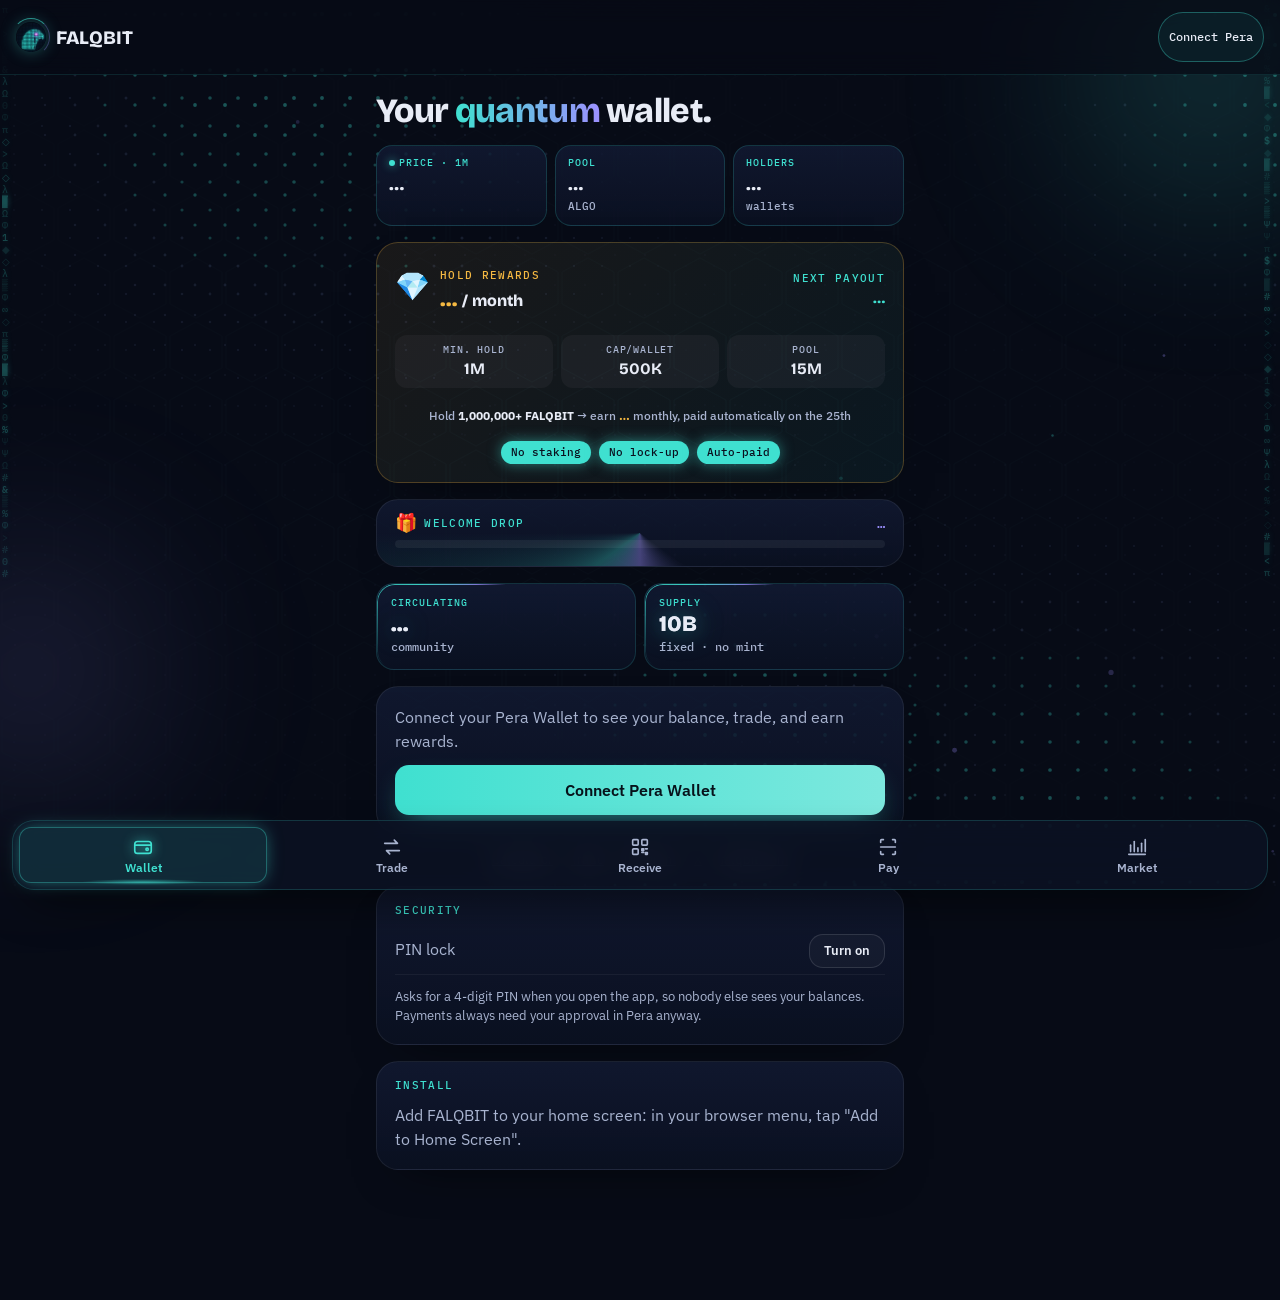
==== commit 920e38f9: "Add files via upload" ====
--- a/app.html
+++ b/app.html
@@ -710,7 +710,7 @@
         <ul class="m-act" id="mc-act"><li class="muted" style="justify-content:center">Loading…</li></ul>
       </div>
       <div class="card">
-        <span class="k">Recent swaps</span>
+        <span class="k">All swaps</span>
         <ul class="tf-list" id="mc-trades"><li style="justify-content:center;grid-column:1/-1"><span class="muted">Loading…</span></li></ul>
       </div>
       <div class="card">
@@ -849,7 +849,7 @@
   // Try cache first (valid 30 min)
   const cached = pGet("stats", 30 * 60000);
   if (cached) { STATS = cached; renderLive(); const tc = pGet("droptrack", 30 * 60000); if (tc) { $("l-drop-track").style.display = ""; $("l-tk-kept").textContent = `✅ ${tc.k} kept`; $("l-tk-part").style.display = "none"; $("l-tk-sold").textContent = `👋 ${tc.s} sold all`; } return; }
-  const skip = new Set([cfg.pool, cfg.rewards, cfg.project, cfg.team, cfg.app_address].filter(Boolean));
+  const skip = new Set([cfg.pool, cfg.rewards, cfg.project, cfg.team, cfg.app_address, "SYRON5PUM6MQVP3IPMPGV2GHHLDNVC45KDMZEKJ7ACFHW4FH3ZLXH7SMP4"].filter(Boolean));
   let all = [], next = "";
   for (let i = 0; i < 20; i++) {
     const j = await c.getJSON(`${c.n.indexer}/v2/assets/${cfg.asset_id}/balances?limit=1000&currency-greater-than=0${next ? "&next=" + encodeURIComponent(next) : ""}`);
@@ -1501,15 +1501,48 @@
   if (s < 86400) return Math.floor(s / 3600) + "h ago";
   return Math.floor(s / 86400) + "d ago";
 }
+function dateFmtApp(ts) {
+  const d = new Date(ts * 1000);
+  return d.toLocaleDateString([], { day: "2-digit", month: "short" }) + " " + d.toLocaleTimeString([], { hour: "2-digit", minute: "2-digit" });
+}
+let MC_TRADES = [];
+let MC_TF_SHOW = 15;
+function renderMCTradeList() {
+  const list = $("mc-trades");
+  if (!MC_TRADES.length) { list.innerHTML = `<li style="justify-content:center;grid-column:1/-1"><span class="muted">No swaps found.</span></li>`; return; }
+  const showing = MC_TRADES.slice(0, MC_TF_SHOW);
+  list.innerHTML = showing.map(tr => {
+    const shortAddr = tr.addr ? tr.addr.slice(0, 4) + "…" + tr.addr.slice(-4) : "…";
+    const fqFmt = tr.fq >= 1e6 ? fmt(tr.fq / 1e6, 2) + "M" : tr.fq >= 1e3 ? fmt(tr.fq / 1e3, 1) + "k" : fmt(tr.fq, 0);
+    const algoFmt = fmt(tr.algo, 2);
+    const isBuy = tr.side === "buy";
+    return `<li><span class="tf-badge ${tr.side}">${isBuy ? "Buy" : "Sell"}</span>` +
+      `<div class="tf-mid"><span class="tf-amounts">${isBuy ? algoFmt + " ALGO → " + fqFmt + " FQ" : fqFmt + " FQ → " + algoFmt + " ALGO"}</span>` +
+      `<span class="tf-addr">${shortAddr} · ${dateFmtApp(tr.t)}</span></div>` +
+      `<div class="tf-right">${timeAgo(tr.t)}</div></li>`;
+  }).join("");
+  if (MC_TRADES.length > MC_TF_SHOW) {
+    list.innerHTML += `<li style="justify-content:center;grid-column:1/-1;cursor:pointer" id="mc-tf-more"><span style="color:var(--cyan);font-weight:600;font-size:13px">Show more (${MC_TRADES.length - MC_TF_SHOW} remaining)</span></li>`;
+    $("mc-tf-more").onclick = () => { MC_TF_SHOW += 20; renderMCTradeList(); };
+  }
+}
 async function loadMCTrades() {
   try {
-    const ctrl = new AbortController();
-    const tid = setTimeout(() => ctrl.abort(), 10000);
-    const r = await fetch(`${IDX}/v2/accounts/${POOL_ADDR}/transactions?limit=100`, { signal: ctrl.signal });
-    clearTimeout(tid);
-    if (!r.ok) throw new Error(r.status);
-    const j = await r.json();
-    const txs = j.transactions || [], byGroup = {}, seen = {};
+    let acc = [];
+    async function page(next) {
+      const ctrl = new AbortController();
+      const tid = setTimeout(() => ctrl.abort(), 12000);
+      const url = `${IDX}/v2/accounts/${POOL_ADDR}/transactions?limit=500${next ? "&next=" + encodeURIComponent(next) : ""}`;
+      const r = await fetch(url, { signal: ctrl.signal });
+      clearTimeout(tid);
+      if (!r.ok) throw new Error(r.status);
+      const j = await r.json();
+      acc = acc.concat(j.transactions || []);
+      if (j["next-token"] && (j.transactions || []).length && acc.length < 5000) return page(j["next-token"]);
+      return acc;
+    }
+    const txs = await page();
+    const byGroup = {}, seen = {};
     txs.forEach(t => {
       if (seen[t.id]) return; seen[t.id] = 1;
       const g = t.group || t.id;
@@ -1529,40 +1562,32 @@
       }
       walk(t);
     });
-    const trades = [];
+    MC_TRADES = [];
     for (const g in byGroup) {
       const b = byGroup[g];
-      if (b.algoIn > 0 && b.fqOut > 0 && b.algoOut === 0) trades.push({ t: b.t, side: "buy", algo: b.algoIn / 1e6, fq: b.fqOut / 1e6, addr: b.sender || b.receiver });
-      else if (b.fqIn > 0 && b.algoOut > 0 && b.fqOut === 0) trades.push({ t: b.t, side: "sell", algo: b.algoOut / 1e6, fq: b.fqIn / 1e6, addr: b.sender || b.receiver });
+      if (b.algoIn > 0 && b.fqOut > 0 && b.algoOut === 0) MC_TRADES.push({ t: b.t, side: "buy", algo: b.algoIn / 1e6, fq: b.fqOut / 1e6, addr: b.sender || b.receiver });
+      else if (b.fqIn > 0 && b.algoOut > 0 && b.fqOut === 0) MC_TRADES.push({ t: b.t, side: "sell", algo: b.algoOut / 1e6, fq: b.fqIn / 1e6, addr: b.sender || b.receiver });
     }
-    trades.sort((a, b) => b.t - a.t);
-    const list = $("mc-trades");
-    if (!trades.length) { list.innerHTML = `<li style="justify-content:center;grid-column:1/-1"><span class="muted">No recent swaps.</span></li>`; return; }
-    list.innerHTML = trades.slice(0, 15).map(tr => {
-      const shortAddr = tr.addr ? tr.addr.slice(0, 4) + "…" + tr.addr.slice(-4) : "…";
-      const fqFmt = tr.fq >= 1e6 ? fmt(tr.fq / 1e6, 2) + "M" : tr.fq >= 1e3 ? fmt(tr.fq / 1e3, 1) + "k" : fmt(tr.fq, 0);
-      const algoFmt = fmt(tr.algo, 2);
-      return `<li><span class="tf-badge ${tr.side}">${tr.side === "buy" ? "Buy" : "Sell"}</span>` +
-        `<div class="tf-mid"><span class="tf-amounts"><b>${fqFmt}</b> FALQBIT → <b>${algoFmt}</b> ALGO</span>` +
-        `<span class="tf-addr">${shortAddr}</span></div>` +
-        `<div class="tf-right">${timeAgo(tr.t)}</div></li>`;
-    }).join("");
+    MC_TRADES.sort((a, b) => b.t - a.t);
+    renderMCTradeList();
   } catch {
     const list = $("mc-trades");
-    if (list.querySelector(".muted")) list.innerHTML = `<li style="justify-content:center;grid-column:1/-1"><span class="muted">Could not load trades.</span></li>`;
+    if (!MC_TRADES.length) list.innerHTML = `<li style="justify-content:center;grid-column:1/-1"><span class="muted">Could not load trades.</span></li>`;
   }
 }
 
 // ---------- top holders in app ----------
 function renderMCHolders() {
   if (!STATS || !STATS.balMap) return;
-  const skip = new Set([cfg.pool, cfg.rewards, cfg.project, cfg.team, cfg.app_address].filter(Boolean));
+  const FOUNDER_ADDR = "SYRON5PUM6MQVP3IPMPGV2GHHLDNVC45KDMZEKJ7ACFHW4FH3ZLXH7SMP4";
+  const skip = new Set([cfg.pool, cfg.rewards, cfg.project, cfg.team, cfg.app_address, FOUNDER_ADDR].filter(Boolean));
   const PROJECT_LABELS = {};
   PROJECT_LABELS[cfg.pool] = "Liquidity pool";
   PROJECT_LABELS[cfg.rewards] = "Rewards";
   PROJECT_LABELS["YW5KDBPXOFQUDLAXBLSTMGB7TH77Y6HUNVVG4FLWYSKKCHLLYYCR5UHXZM"] = "Liquidity reserve";
   if (cfg.project) PROJECT_LABELS[cfg.project] = "Project";
-  if (cfg.team) PROJECT_LABELS[cfg.team] = "Team";
+  if (cfg.team) PROJECT_LABELS[cfg.team] = "Founder";
+  PROJECT_LABELS[FOUNDER_ADDR] = "Founder";
   // Build sorted list from balMap
   const entries = [];
   for (const [addr, amount] of STATS.balMap) {
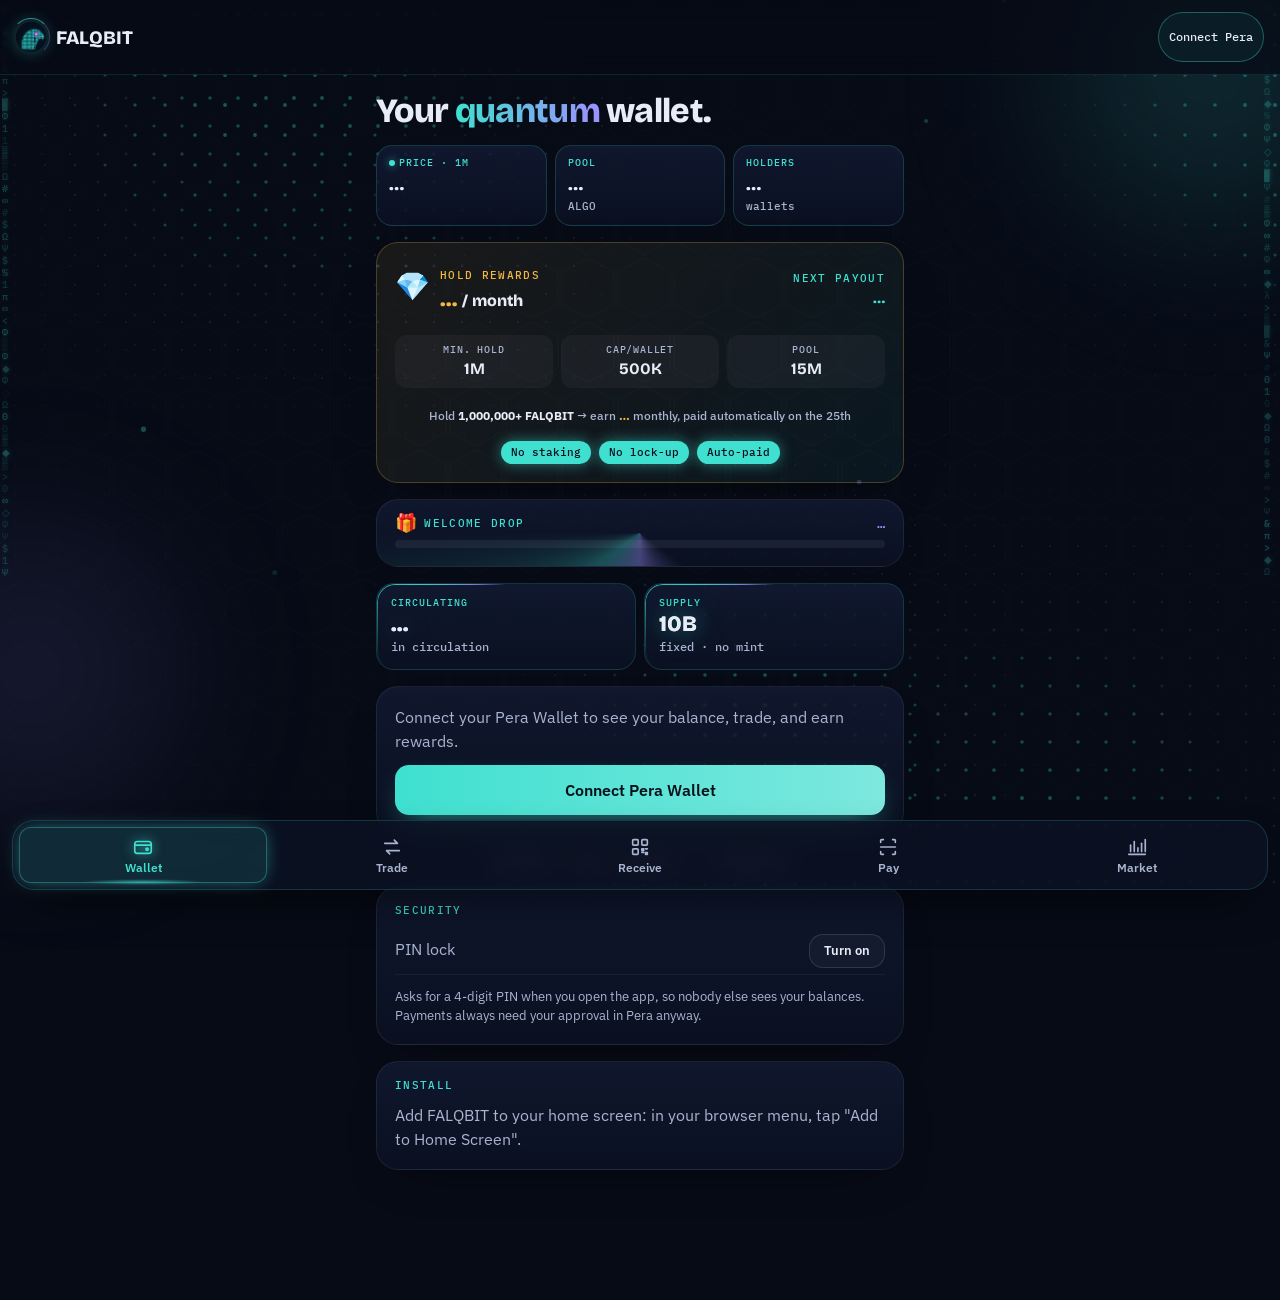
==== commit 6295eca4: "Add files via upload" ====
--- a/app.html
+++ b/app.html
@@ -542,7 +542,7 @@
 
       <!-- CIRCULATING -->
       <div style="display:grid;grid-template-columns:1fr 1fr;gap:8px">
-        <div class="dc"><span>Circulating</span><b id="l-circ" style="font-size:22px">…</b><small id="l-circ-s">community</small></div>
+        <div class="dc"><span>Circulating</span><b id="l-circ" style="font-size:22px">…</b><small id="l-circ-s">in circulation</small></div>
         <div class="dc"><span>Supply</span><b style="font-size:22px">10B</b><small>fixed · no mint</small></div>
       </div>
 
@@ -860,7 +860,9 @@
   // build a balance map for drop tracker
   const balMap = new Map();
   for (const b of live) balMap.set(b.address, b.amount);
-  STATS = { holders: live.length, circ: comm.reduce((t, b) => t + b.amount / DEC, 0), balMap };
+  const rewardsBalance = balMap.has(cfg.rewards) ? balMap.get(cfg.rewards) / DEC : 0;
+  const circ = 10e9 - rewardsBalance;
+  STATS = { holders: live.length, circ, balMap };
   pSet("stats", { holders: STATS.holders, circ: STATS.circ });
   renderLive(); renderDropTracker(); renderMCHolders();
 }
@@ -902,7 +904,7 @@
     $("l-drop-bar").style.width = pct + "%";
     $("l-drop-info").textContent = t ? `Next: ${fmt(t)} FALQBIT · ${fmt(Math.max(0, 1000 - PROG.n))} spots left` : "Welcome drop complete";
   }
-  if (STATS) { $("l-holders").textContent = fmt(STATS.holders); $("l-circ").textContent = STATS.circ >= 1e9 ? fmt(STATS.circ / 1e9, 2) + "B" : fmt(STATS.circ / 1e6) + "M"; $("l-circ-s").textContent = `${fmt(STATS.circ / 1e8, 1)}% of supply`; }
+  if (STATS) { $("l-holders").textContent = fmt(STATS.holders); $("l-circ").textContent = STATS.circ >= 1e9 ? fmt(STATS.circ / 1e9, 2) + "B" : fmt(STATS.circ / 1e6) + "M"; $("l-circ-s").textContent = `${fmt(STATS.circ / 1e8, 1)}% of supply, in circulation`; }
 }
 let MYDROP = null;
 function renderDrop() {
@@ -1451,7 +1453,7 @@
   hit.addEventListener("touchend", onLeave);
   // update pool & holders on market tab too
   if (reserves) $("mc-pool").textContent = fmt(Number(reserves.algo) / DEC, 0);
-  if (STATS) { $("mc-holders").textContent = fmt(STATS.holders); $("mc-circ").textContent = STATS.circ >= 1e9 ? fmt(STATS.circ / 1e9, 2) + "B" : fmt(STATS.circ / 1e6) + "M"; $("mc-circ-s").textContent = `${fmt(STATS.circ / 1e8, 1)}% of supply`; }
+  if (STATS) { $("mc-holders").textContent = fmt(STATS.holders); $("mc-circ").textContent = STATS.circ >= 1e9 ? fmt(STATS.circ / 1e9, 2) + "B" : fmt(STATS.circ / 1e6) + "M"; $("mc-circ-s").textContent = `${fmt(STATS.circ / 1e8, 1)}% of supply, in circulation`; }
 }
 document.querySelectorAll(".mc-tab").forEach(b => {
   b.addEventListener("click", () => {
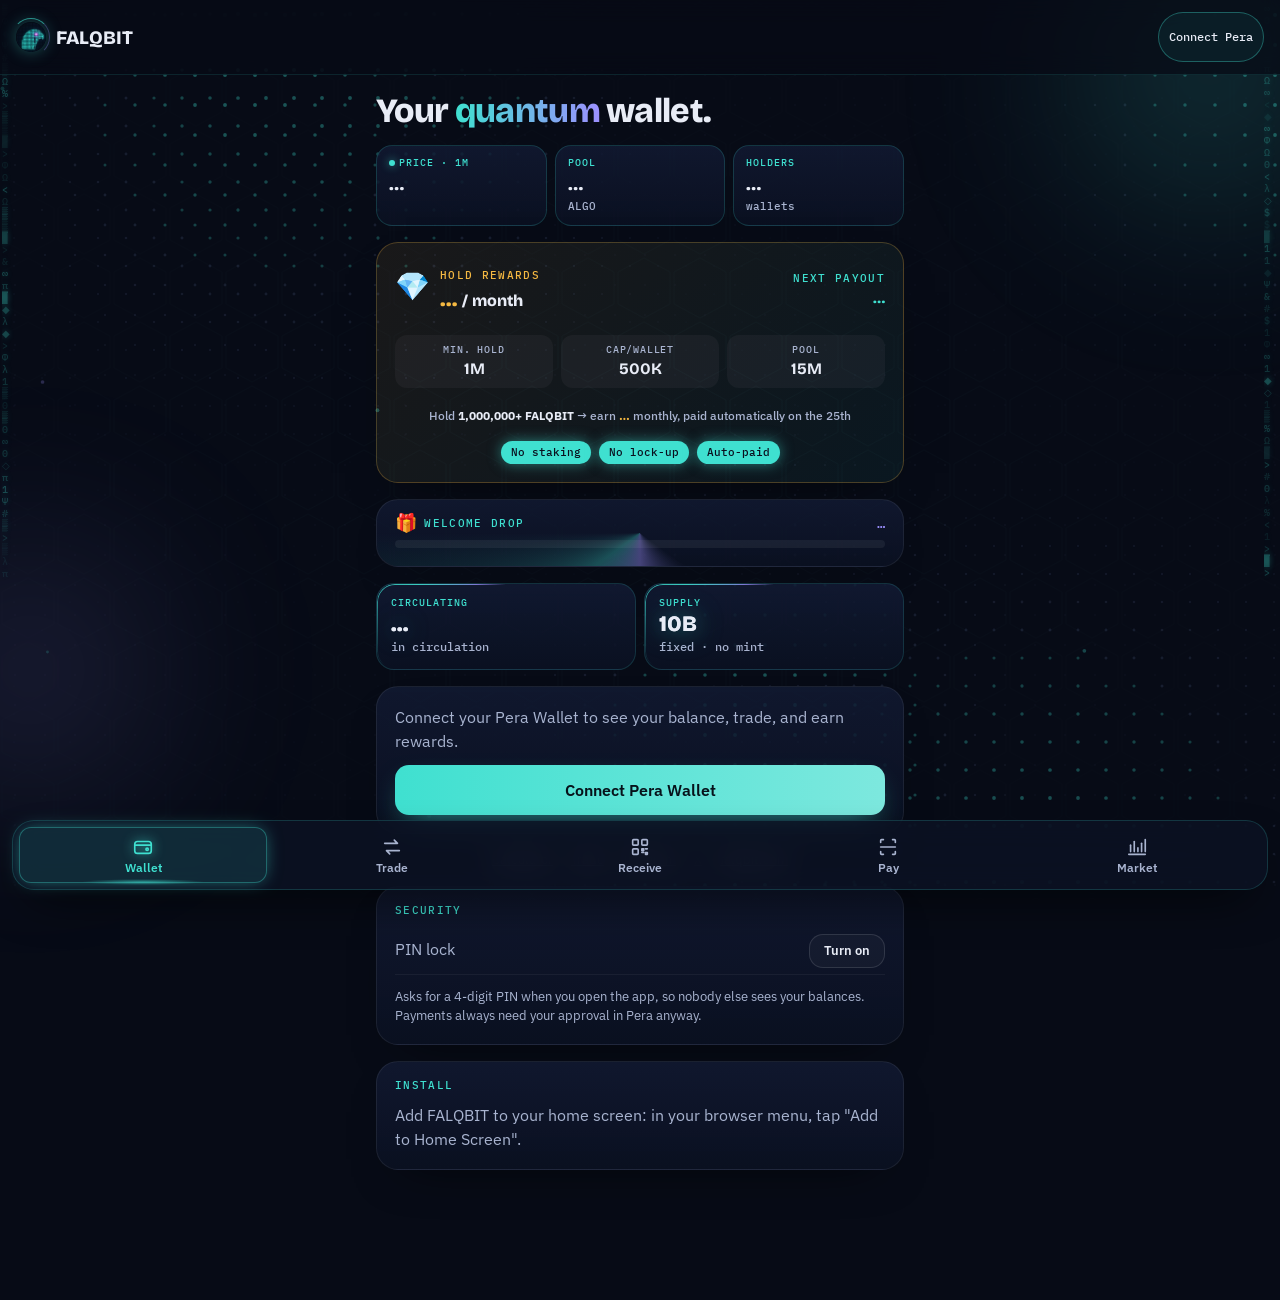
==== commit 776d5a17: "Add files via upload" ====
--- a/app.html
+++ b/app.html
@@ -699,10 +699,10 @@
       <div class="card">
         <span class="k">Supply · 10,000,000,000</span>
         <div class="supply-bars" id="mc-supply">
-          <div class="supply-bar"><div class="label"><span>Community pool</span><span>40%</span></div><div class="track"><div class="fill cyan" style="width:40%"></div></div></div>
-          <div class="supply-bar"><div class="label"><span>Liquidity</span><span>25%</span></div><div class="track"><div class="fill teal" style="width:25%"></div></div></div>
-          <div class="supply-bar"><div class="label"><span>Team</span><span>20%</span></div><div class="track"><div class="fill violet" style="width:20%"></div></div></div>
-          <div class="supply-bar"><div class="label"><span>Rewards</span><span>15%</span></div><div class="track"><div class="fill amber" style="width:15%"></div></div></div>
+          <div class="supply-bar"><div class="label"><span>Community</span><span id="sd-comm">…</span></div><div class="track"><div class="fill cyan" id="sd-comm-b" style="width:0%"></div></div></div>
+          <div class="supply-bar"><div class="label"><span>Rewards</span><span id="sd-rew">…</span></div><div class="track"><div class="fill amber" id="sd-rew-b" style="width:0%"></div></div></div>
+          <div class="supply-bar"><div class="label"><span>Liquidity</span><span id="sd-liq">…</span></div><div class="track"><div class="fill teal" id="sd-liq-b" style="width:0%"></div></div></div>
+          <div class="supply-bar"><div class="label"><span>Founders</span><span id="sd-team">…</span></div><div class="track"><div class="fill violet" id="sd-team-b" style="width:0%"></div></div></div>
         </div>
       </div>
       <div class="card">
@@ -804,7 +804,7 @@
   views.forEach((x) => { $("v-" + x).hidden = x !== v; $("tab-" + x).setAttribute("aria-selected", String(x === v)); });
   moveIndicator(v);
   if (v !== "pay") stopScan();
-  if (v === "market" && !MC_RAW) { loadPriceChart(); loadMCActivity(); loadMCTrades(); renderMCHolders(); }
+  if (v === "market" && !MC_RAW) { loadPriceChart(); loadMCActivity(); loadMCTrades(); if (!STATS?.balMap) loadStats().catch(() => {}); else { renderMCHolders(); renderSupplyBars(); } }
   say("");
   try { history.replaceState(null, "", "#" + v); } catch {}
 }
@@ -864,7 +864,7 @@
   const circ = 10e9 - rewardsBalance;
   STATS = { holders: live.length, circ, balMap };
   pSet("stats", { holders: STATS.holders, circ: STATS.circ });
-  renderLive(); renderDropTracker(); renderMCHolders();
+  renderLive(); renderDropTracker(); renderMCHolders(); renderSupplyBars();
 }
 async function loadProgram() {
   // Try cache first (valid 60 min — drops happen weekly)
@@ -1332,7 +1332,7 @@
 window.addEventListener("beforeinstallprompt", (e) => { e.preventDefault(); deferred = e; $("w-install-btn").hidden = false; $("w-install-text").textContent = "Install FALQBIT on this device for quick access."; });
 $("w-install-btn").addEventListener("click", async () => { if (!deferred) return; deferred.prompt(); await deferred.userChoice; deferred = null; $("w-install-btn").hidden = true; });
 if (window.matchMedia("(display-mode: standalone)").matches) $("w-install").hidden = true;
-if ("serviceWorker" in navigator) navigator.serviceWorker.register("./sw.js?v=17").catch(() => {});
+if ("serviceWorker" in navigator) navigator.serviceWorker.register("./sw.js?v=28").catch(() => {});
 
 // ---------- market: price chart ----------
 const IDX = c.n.indexer;
@@ -1532,13 +1532,9 @@
   try {
     let acc = [];
     async function page(next) {
-      const ctrl = new AbortController();
-      const tid = setTimeout(() => ctrl.abort(), 12000);
       const url = `${IDX}/v2/accounts/${POOL_ADDR}/transactions?limit=500${next ? "&next=" + encodeURIComponent(next) : ""}`;
-      const r = await fetch(url, { signal: ctrl.signal });
-      clearTimeout(tid);
-      if (!r.ok) throw new Error(r.status);
-      const j = await r.json();
+      const j = await c.getJSON(url);
+      if (!j) return acc;
       acc = acc.concat(j.transactions || []);
       if (j["next-token"] && (j.transactions || []).length && acc.length < 5000) return page(j["next-token"]);
       return acc;
@@ -1613,6 +1609,28 @@
       `${label ? `<small>${label}</small>` : `<small>${pctStr} of supply</small>`}</div>` +
       `<span class="val">${fqStr}</span></li>`;
   }).join("");
+}
+
+// ---------- supply distribution bars ----------
+function renderSupplyBars() {
+  if (!STATS?.balMap) return;
+  const SUPPLY = 10e9;
+  const DEC6 = 1e6;
+  const bm = STATS.balMap;
+  const FOUNDER_ADDR = "SYRON5PUM6MQVP3IPMPGV2GHHLDNVC45KDMZEKJ7ACFHW4FH3ZLXH7SMP4";
+  const rewAddr = cfg.rewards;
+  const liqAddrs = [cfg.pool, "YW5KDBPXOFQUDLAXBLSTMGB7TH77Y6HUNVVG4FLWYSKKCHLLYYCR5UHXZM"];
+  const teamAddrs = [cfg.project, cfg.team, FOUNDER_ADDR].filter(Boolean);
+  let rew = 0, liq = 0, team = 0;
+  if (rewAddr && bm.has(rewAddr)) rew = bm.get(rewAddr) / DEC6;
+  liqAddrs.forEach(a => { if (bm.has(a)) liq += bm.get(a) / DEC6; });
+  teamAddrs.forEach(a => { if (bm.has(a)) team += bm.get(a) / DEC6; });
+  const comm = SUPPLY - rew - liq - team;
+  function pct(v) { return fmt(v / SUPPLY * 100, 1) + "%"; }
+  $("sd-comm").textContent = pct(comm); $("sd-comm-b").style.width = (comm / SUPPLY * 100) + "%";
+  $("sd-rew").textContent = pct(rew); $("sd-rew-b").style.width = (rew / SUPPLY * 100) + "%";
+  $("sd-liq").textContent = pct(liq); $("sd-liq-b").style.width = (liq / SUPPLY * 100) + "%";
+  $("sd-team").textContent = pct(team); $("sd-team-b").style.width = (team / SUPPLY * 100) + "%";
 }
 
 // ---------- start ----------
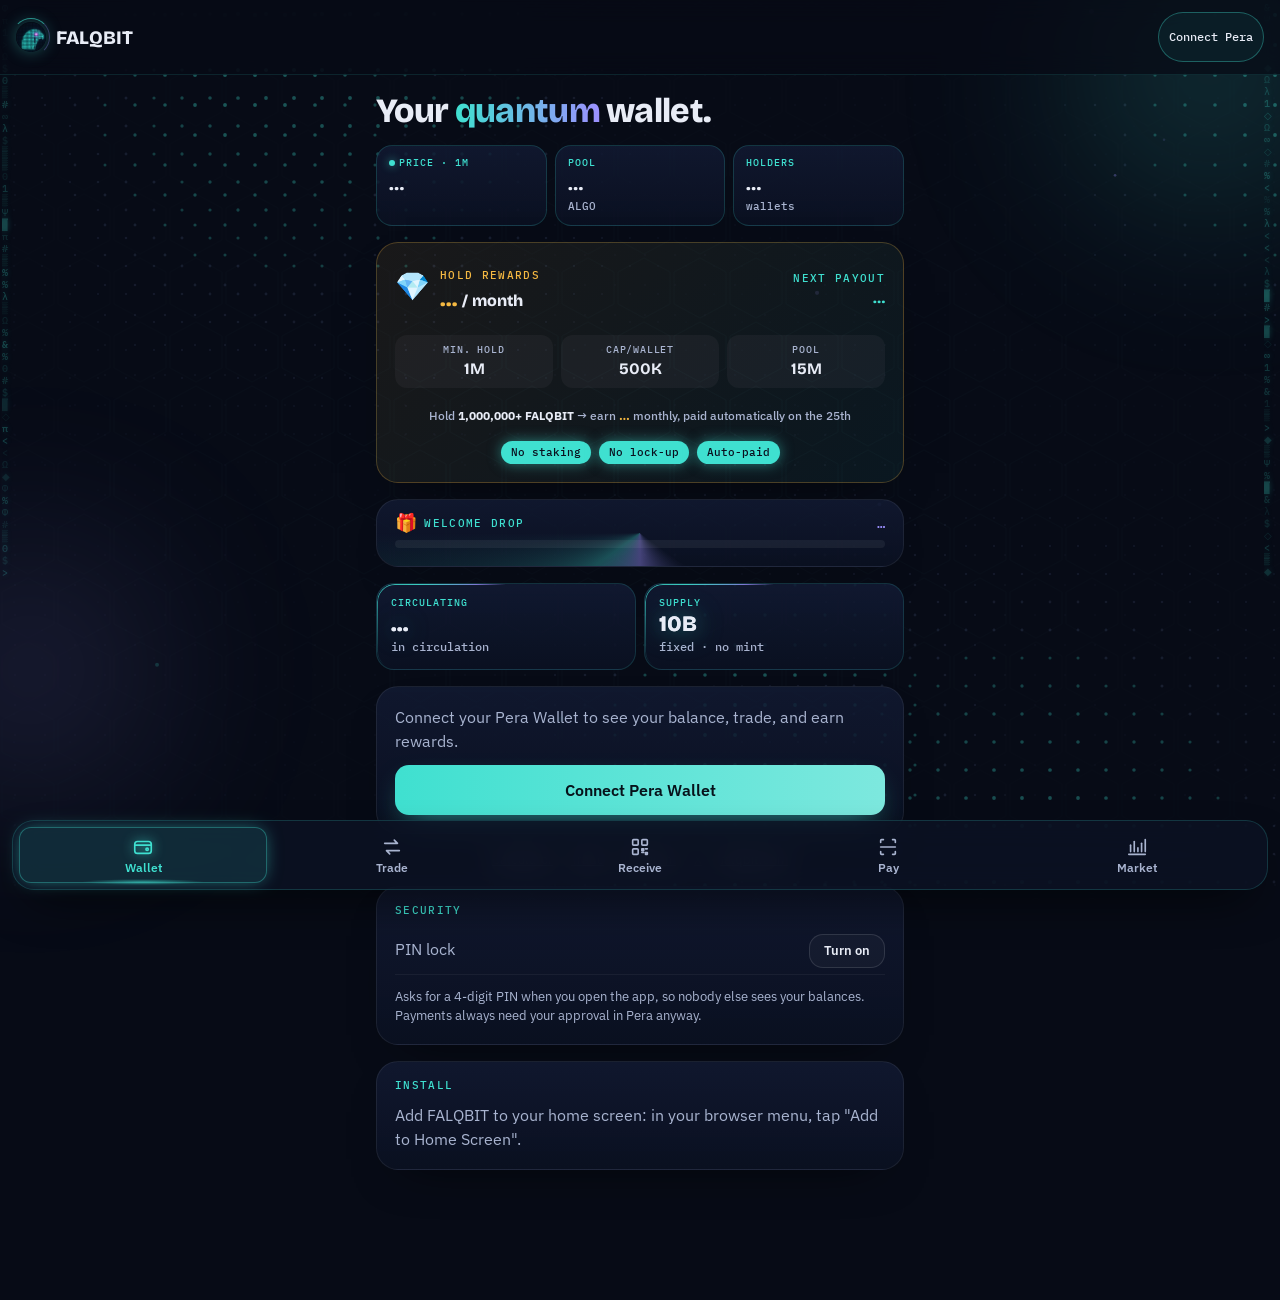
==== commit b204d013: "Add files via upload" ====
--- a/app.html
+++ b/app.html
@@ -876,8 +876,8 @@
   const skip = new Set([cfg.pool, cfg.rewards, cfg.project, cfg.team].filter(Boolean));
   const [a, b] = await Promise.all([all(cfg.rewards), cfg.project ? all(cfg.project).catch(() => []) : []]);
   const seen = new Set();
-  for (const t of a) { const x = t["asset-transfer-transaction"]; if (t.sender === cfg.rewards && x && x.amount > 0 && note(t).startsWith("FALQBIT welcome") && !skip.has(x.receiver)) seen.add(x.receiver); }
-  for (const t of b) { const x = t["asset-transfer-transaction"]; if (t.sender === cfg.project && x && sizes.has(String(x.amount)) && note(t).startsWith("FALQBIT welcome") && !skip.has(x.receiver)) seen.add(x.receiver); }
+  for (const t of a) { const x = t["asset-transfer-transaction"]; if (t.sender === cfg.rewards && x && x.amount > 0 && !note(t).startsWith("FALQBIT hold") && !skip.has(x.receiver)) seen.add(x.receiver); }
+  for (const t of b) { const x = t["asset-transfer-transaction"]; if (t.sender === cfg.project && x && sizes.has(String(x.amount)) && !note(t).startsWith("FALQBIT hold") && !skip.has(x.receiver)) seen.add(x.receiver); }
   PROG = { n: seen.size, paid: seen };
   pSet("prog", { n: seen.size, list: [...seen] });
   renderLive(); renderDrop(); renderDropTracker();
@@ -1349,13 +1349,9 @@
   let acc = [], seen = {};
   MC_LOAD = Date.now(); const mine = MC_LOAD;
   async function page(next) {
-    const ctrl = typeof AbortController !== "undefined" ? new AbortController() : null;
-    const tid = ctrl ? setTimeout(() => ctrl.abort(), 10000) : null;
     const url = `${IDX}/v2/accounts/${POOL_ADDR}/transactions?limit=500&after-time=${encodeURIComponent(since)}${next ? "&next=" + encodeURIComponent(next) : ""}`;
-    const r = await fetch(url, ctrl ? { signal: ctrl.signal } : {});
-    if (tid) clearTimeout(tid);
-    if (!r.ok) throw new Error(r.status);
-    const j = await r.json();
+    const j = await c.getJSON(url);
+    if (!j) return acc;
     acc = acc.concat(j.transactions || []);
     if (j["next-token"] && (j.transactions || []).length && acc.length < 3000) return page(j["next-token"]);
     return acc;
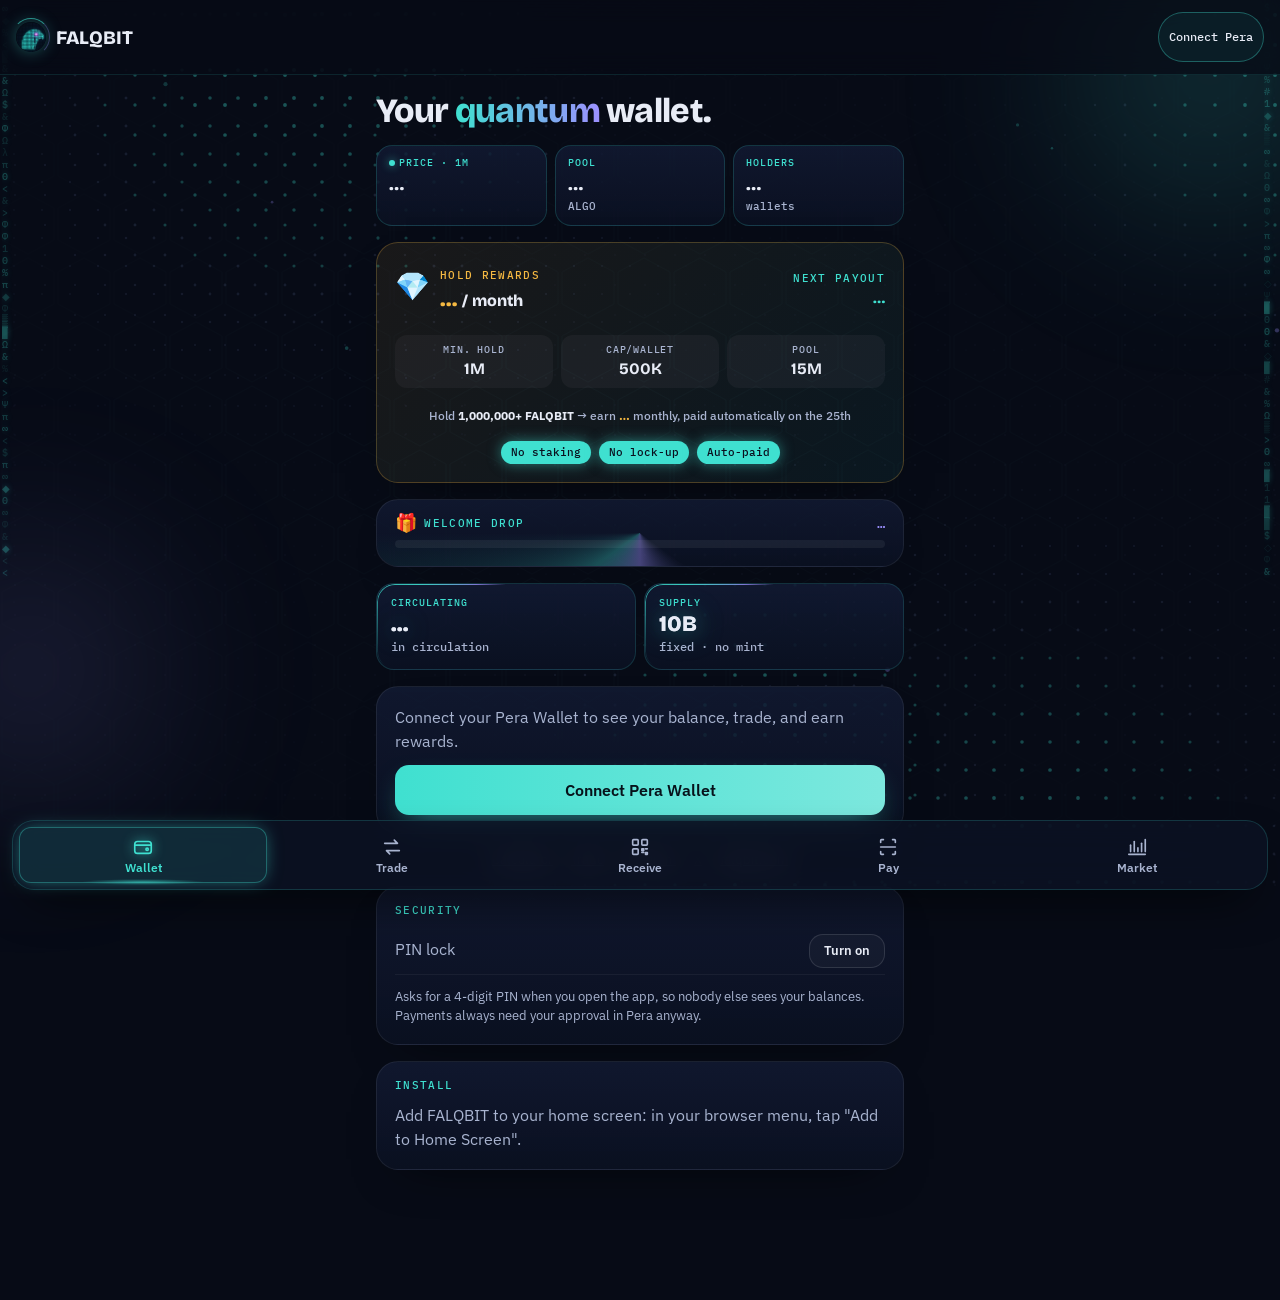
==== commit 15e467af: "Add files via upload" ====
--- a/app.html
+++ b/app.html
@@ -588,6 +588,125 @@
           <a href="./calculator.html" class="fine" style="color:var(--cyan);text-decoration:none;margin-left:auto">Calculator →</a>
         </div>
       </div>
+      <!-- Referral program -->
+      <div class="card ref-card" id="w-ref" hidden>
+        <svg width="0" height="0" aria-hidden="true"><defs><linearGradient id="rg2" x1="0" y1="0" x2="1" y2="1"><stop offset="0" stop-color="#3FE0D0"/><stop offset="1" stop-color="#9C90FF"/></linearGradient></defs></svg>
+
+        <div class="ref-hero">
+          <span class="k" style="color:var(--cyan)">🎁 REFERRAL PROGRAM</span>
+          <div class="ref-badges">
+            <span class="ref-pill"><b>250K</b><span>to you</span></span>
+            <span class="ref-plus">+</span>
+            <span class="ref-pill"><b>250K</b><span>to friend</span></span>
+          </div>
+          <p class="ref-tag">Both sides win equally · verified on-chain</p>
+        </div>
+
+        <!-- state A: not connected -->
+        <div id="w-ref-body" class="ref-empty" style="display:none"></div>
+
+        <!-- state B: connected -->
+        <div id="w-ref-mine" hidden>
+          <!-- your invite link -->
+          <div class="ref-sub">
+            <div class="ref-sub-k">Your invite link</div>
+            <div class="ref-linkrow">
+              <code id="w-ref-link"></code>
+              <button class="ghost sm" id="w-ref-copy" type="button">Copy</button>
+            </div>
+            <div id="w-ref-elig" class="ref-elig"></div>
+          </div>
+
+          <!-- your referrer stats -->
+          <div class="ref-sub">
+            <div class="ref-sub-k">Your invites</div>
+            <div class="ref-stats">
+              <div class="rstat rstat-cyan"><b id="w-ref-n1">0</b><span>invited</span></div>
+              <div class="rstat rstat-amber"><b id="w-ref-n2">0</b><span>qualifying</span></div>
+              <div class="rstat rstat-green"><b id="w-ref-n3">0</b><span>paid</span></div>
+            </div>
+            <div class="ref-progwrap">
+              <div class="bar" aria-hidden="true"><i id="w-ref-bar" style="width:0%"></i></div>
+              <span class="fine" id="w-ref-cap"></span>
+            </div>
+            <ul id="w-ref-list"></ul>
+          </div>
+
+          <!-- you as a friend (if applicable) -->
+          <div class="ref-sub" id="w-ref-asfriend" hidden>
+            <div class="ref-sub-k">You were invited</div>
+            <div class="ref-friend" id="w-ref-friend-body"></div>
+          </div>
+        </div>
+
+        <!-- program-wide footer -->
+        <div class="ref-foot">
+          <div class="ref-foot-row"><span>Spots left</span><b id="w-ref-spots">…</b></div>
+          <div class="ref-foot-row"><span>Next payout</span><b class="tick" id="w-ref-fri">Friday · …</b></div>
+          <a href="./referrals.html" class="ref-link">Full rules · leaderboard · audit any wallet →</a>
+        </div>
+      </div>
+      <style>
+        /* ---- referral card ---- */
+        .ref-card{border-color:rgba(63,224,208,.28)!important;position:relative;overflow:hidden}
+        .ref-card::before{content:"";position:absolute;inset:-2px -2px auto -2px;height:3px;background:linear-gradient(90deg,var(--cyan),var(--violet),var(--cyan));background-size:200% 100%;animation:refflow 4s linear infinite;border-radius:10px 10px 0 0;opacity:.7}
+        @keyframes refflow{to{background-position:200% 0}}
+        .ref-hero{text-align:center;padding:4px 0 6px}
+        .ref-badges{display:inline-flex;align-items:center;gap:10px;margin:8px 0 4px}
+        .ref-pill{display:inline-flex;flex-direction:column;align-items:center;background:var(--ground);border:1px solid var(--line);border-radius:10px;padding:8px 14px;min-width:84px}
+        .ref-pill b{font:800 20px/1 var(--display);background:linear-gradient(100deg,#3FE0D0,#9C90FF);-webkit-background-clip:text;background-clip:text;color:transparent;letter-spacing:-.01em}
+        .ref-pill span{font-size:9px;letter-spacing:.14em;text-transform:uppercase;color:var(--muted);margin-top:4px}
+        .ref-plus{color:var(--muted);font:700 18px/1 var(--display)}
+        .ref-tag{font-size:11.5px;color:var(--muted);margin:2px 0 0;letter-spacing:.02em}
+        .ref-sub{margin-top:14px;padding-top:14px;border-top:1px solid var(--line)}
+        .ref-sub-k{font:500 10px/1 var(--mono);letter-spacing:.18em;text-transform:uppercase;color:var(--cyan);margin-bottom:8px}
+        .ref-linkrow{display:flex;gap:8px;align-items:center}
+        .ref-linkrow code{flex:1;min-width:0;background:var(--ground);border:1px solid var(--line);border-radius:9px;padding:10px 11px;font:500 11.5px/1.4 var(--mono);color:var(--cyan);overflow-wrap:anywhere}
+        .ref-elig{font-size:11px;margin-top:8px;padding:8px 10px;border-radius:8px;background:var(--ground);border:1px solid var(--line);line-height:1.5}
+        .ref-elig.ok{color:var(--cyan);border-color:rgba(63,224,208,.35)}
+        .ref-elig.warn{color:var(--amber);border-color:rgba(245,185,66,.3)}
+        .ref-stats{display:grid;grid-template-columns:repeat(3,1fr);gap:8px}
+        .rstat{background:var(--ground);border:1px solid var(--line);border-radius:10px;padding:10px 6px;text-align:center}
+        .rstat b{display:block;font:800 22px/1 var(--display)}
+        .rstat span{font-size:9px;letter-spacing:.12em;text-transform:uppercase;color:var(--muted);margin-top:4px;display:block}
+        .rstat-cyan b{color:var(--cyan)} .rstat-amber b{color:var(--amber)} .rstat-green b{color:var(--cyan)}
+        .ref-progwrap{margin-top:10px}
+        .ref-progwrap .bar{height:6px;background:var(--ground);border:1px solid var(--line);border-radius:99px;overflow:hidden}
+        .ref-progwrap .bar i{display:block;height:100%;background:linear-gradient(90deg,var(--cyan),var(--violet));border-radius:99px;transition:width .6s cubic-bezier(.22,1,.36,1);box-shadow:0 0 10px rgba(63,224,208,.4)}
+        .ref-progwrap .fine{display:block;margin-top:6px;font-family:var(--mono);font-size:10.5px}
+        #w-ref-list{list-style:none;margin:10px 0 0;padding:0}
+        #w-ref-list li{display:flex;align-items:center;gap:10px;padding:9px 0;border-bottom:1px solid var(--line);font-size:12px}
+        #w-ref-list li:last-child{border-bottom:0}
+        #w-ref-list li.empty{justify-content:center;color:var(--muted);font-family:var(--mono);font-size:11px;padding:16px 0;border:0}
+        .rsubl{font-size:10px;margin-top:2px;font-family:var(--mono);color:var(--muted)}
+        .rsubl.cy{color:var(--cyan)} .rsubl.am{color:var(--amber)} .rsubl.vi{color:var(--violet)} .rsubl.rd{color:var(--red)}
+        .rring{position:relative;width:38px;height:38px;flex:none}
+        .rring svg{width:38px;height:38px;transform:rotate(-90deg)}
+        .rring .bg{fill:none;stroke:var(--line);stroke-width:3.5}
+        .rring .fg{fill:none;stroke:url(#rg2);stroke-width:3.5;stroke-linecap:round;stroke-dasharray:100 100;stroke-dashoffset:100;animation:rdash 1.2s cubic-bezier(.22,1,.36,1) forwards}
+        .rring b{position:absolute;inset:0;display:flex;align-items:center;justify-content:center;font:700 10px/1 var(--mono)}
+        .rring.live{filter:drop-shadow(0 0 7px rgba(245,185,66,.5))}.rring.live b{color:var(--amber)}
+        .rring.done{filter:drop-shadow(0 0 7px rgba(63,224,208,.45))}.rring.done .fg{stroke:var(--cyan)}.rring.done b{color:var(--cyan)}
+        .rring.low .fg{stroke:var(--red)}.rring.low b{color:var(--red)}
+        .rring.waitp .fg{stroke:var(--violet)}.rring.waitp b{color:var(--violet)}
+        @keyframes rdash{to{stroke-dashoffset:var(--off,0)}}
+        @keyframes rpulse{0%,100%{opacity:1}50%{opacity:.35}}
+        .rdot{display:inline-block;width:5px;height:5px;border-radius:50%;background:var(--amber);box-shadow:0 0 7px var(--amber);margin-right:5px;animation:rpulse 1.5s infinite;vertical-align:1px}
+        .ref-empty{background:var(--ground);border:1px solid var(--line);border-radius:10px;padding:14px;font-size:13px;color:var(--muted);line-height:1.6;margin-top:10px}
+        .ref-empty b{color:var(--fg)}
+        .ref-friend{background:var(--ground);border:1px solid rgba(156,144,255,.3);border-radius:10px;padding:12px}
+        .ref-friend .raddr{font-family:var(--mono);font-size:12px;color:var(--fg)}
+        .ref-friend .rstate{margin-top:6px;font-family:var(--mono);font-size:11px;color:var(--muted);display:flex;align-items:center;gap:6px}
+        .ref-friend .rstate.cy{color:var(--cyan)} .ref-friend .rstate.am{color:var(--amber)} .ref-friend .rstate.rd{color:var(--red)}
+        .ref-foot{margin-top:14px;padding-top:14px;border-top:1px solid var(--line)}
+        .ref-foot-row{display:flex;justify-content:space-between;align-items:center;font-size:12.5px;padding:3px 0}
+        .ref-foot-row span{color:var(--muted)}
+        .ref-foot-row b{font-family:var(--mono);font-size:12px}
+        .ref-foot-row b#w-ref-spots{color:var(--amber);font-weight:700;font-size:13px}
+        .ref-foot-row b#w-ref-fri{color:var(--cyan)}
+        .ref-link{display:block;margin-top:10px;text-align:center;font:500 11px/1 var(--mono);letter-spacing:.1em;text-transform:uppercase;color:var(--cyan);text-decoration:none;padding:8px;border:1px solid rgba(63,224,208,.25);border-radius:8px;transition:background .2s}
+        .ref-link:hover{background:rgba(63,224,208,.08)}
+      </style>
       <div class="card" id="w-hist" hidden>
         <span class="k">Activity</span>
         <ul class="hist" id="w-hist-list"><li class="muted">Loading…</li></ul>
@@ -1053,7 +1172,219 @@
   $("acct").classList.toggle("on", !!a);
   $("r-copy").disabled = !a;
   if (!a) { $("w-empty").hidden = false; $("w-main").hidden = true; $("w-more").hidden = true; $("w-rewards").hidden = true; $("w-drop").hidden = true; $("w-hist").hidden = true; MYDROP = null; renderReceive(); }
-}
+  renderRefCard();
+}
+
+// ---------- referral program card ----------
+const RF_IDX = c.n.indexer;
+const REFCFG = _cfgAll.referral;
+const REF_EX = new Set([cfg?.project, cfg?.team, cfg?.rewards, cfg?.pool, cfg?.app_address,
+  "YW5KDBPXOFQUDLAXBLSTMGB7TH77Y6HUNVVG4FLWYSKKCHLLYYCR5UHXZM",
+  "SYRON5PUM6MQVP3IPMPGV2GHHLDNVC45KDMZEKJ7ACFHW4FH3ZLXH7SMP4"]);
+let RF_LIVE = [], RF_TIMER = null;
+function rfN(n) { return Number(n).toLocaleString("en-US", { maximumFractionDigits: 0 }); }
+function rfB64(s) { return encodeURIComponent(btoa(s)); }
+function rfNote(t) { try { return atob(t.note || ""); } catch { return ""; } }
+function rfCd(ms) { const s = Math.max(0, Math.floor(ms / 1000)), p = n => (n < 10 ? "0" : "") + n; return Math.floor(s / 86400) + "d " + p(Math.floor(s % 86400 / 3600)) + ":" + p(Math.floor(s % 3600 / 60)) + ":" + p(s % 60); }
+function rfRing(cls, pct, label) { return `<span class="rring ${cls}" style="--off:${100 - pct}"><svg viewBox="0 0 36 36"><circle class="bg" cx="18" cy="18" r="15" pathLength="100"/><circle class="fg" cx="18" cy="18" r="15" pathLength="100"/></svg><b>${label}</b></span>`; }
+async function rfPage(url, cap = 10000) {
+  let acc = [], next = null;
+  for (;;) {
+    const j = await c.getJSON(url + (next ? "&next=" + encodeURIComponent(next) : ""));
+    const xs = j?.transactions || [];
+    acc = acc.concat(xs); next = j?.["next-token"];
+    if (!next || !xs.length || acc.length >= cap) return acc;
+  }
+}
+async function rfHoldStart(addr, minMicro) {
+  const h = await c.getJSON(`${RF_IDX}/v2/accounts/${addr}/assets/${cfg.asset_id}`).catch(() => null);
+  const curBal = Number(h?.["asset-holding"]?.amount || 0);
+  if (curBal < minMicro) return { bal: curBal, since: null };
+  const txs = await rfPage(`${RF_IDX}/v2/accounts/${addr}/transactions?tx-type=axfer&asset-id=${cfg.asset_id}&limit=1000`, 3000);
+  txs.sort((a, b) => b["round-time"] - a["round-time"]);
+  let bal = curBal;
+  for (const t of txs) {
+    let d = 0;
+    const walk = (x) => {
+      const a = x["asset-transfer-transaction"];
+      if (a && (a["asset-id"] ?? cfg.asset_id) === cfg.asset_id) {
+        if (a.receiver === addr) d += a.amount;
+        if (x.sender === addr) d -= a.amount + (a["close-amount"] || 0);
+      }
+      for (const it of x["inner-txns"] || []) walk(it);
+    };
+    walk(t);
+    const before = bal - d;
+    if (bal >= minMicro && before < minMicro) return { bal: curBal, since: t["round-time"] };
+    bal = before;
+  }
+  return { bal: curBal, since: txs.length ? txs[txs.length - 1]["round-time"] : null };
+}
+async function renderRefCard() {
+  const card = $("w-ref"); if (!card) return;
+  if (net !== "mainnet" || !REFCFG) { card.hidden = true; return; }
+  card.hidden = false;
+  const start = Date.parse(REFCFG.start), end = Date.parse(REFCFG.end);
+  if (!RF_TIMER) RF_TIMER = setInterval(() => {
+    const el = $("w-ref-fri");
+    const label = el ? el.parentElement.querySelector("span") : null;
+    if (el) {
+      const n = Date.now();
+      if (n < start) {
+        if (label) label.textContent = "Program starts in";
+        el.textContent = rfCd(start - n);
+        el.style.color = "var(--amber)";
+      } else if (n > end) {
+        if (label) label.textContent = "Program";
+        el.textContent = "ended";
+        el.style.color = "var(--muted)";
+      } else {
+        if (label) label.textContent = "Next payout";
+        const d = new Date();
+        let add = (5 - d.getUTCDay() + 7) % 7; if (!add) add = 7;
+        el.textContent = "Friday · " + rfCd(Date.UTC(d.getUTCFullYear(), d.getUTCMonth(), d.getUTCDate() + add) - n);
+        el.style.color = "var(--cyan)";
+      }
+    }
+    for (const l of RF_LIVE) { const e = document.getElementById(l.id); if (e) e.textContent = rfCd(l.until - Date.now()); }
+  }, 1000);
+  // back-compat: fall back to the old single-prefix/reward if the new keys aren't set
+  const NOTE_R_PFX = REFCFG.payout_note_referrer_prefix || REFCFG.payout_note_prefix || "falqbit-refpay-r:";
+  const NOTE_F_PFX = REFCFG.payout_note_referred_prefix || "falqbit-refpay-f:";
+  const REWARD_R = REFCFG.reward_referrer || REFCFG.reward || 250000;
+  const REWARD_F = REFCFG.reward_referred || REFCFG.reward || 250000;
+  try {
+    // one query, filter by prefix below — catches both referrer and friend payouts
+    const paidTx = await rfPage(`${RF_IDX}/v2/accounts/${cfg.rewards}/transactions?tx-type=axfer&limit=1000`, 20000);
+    const paidReferrer = {};  // referred addr -> paid (referrer side)
+    const paidReferred = {};  // referred addr -> paid (friend side)
+    for (const t of paidTx) {
+      const a = t["asset-transfer-transaction"];
+      if (!a || t.sender !== cfg.rewards || a["asset-id"] !== cfg.asset_id) continue;
+      const nt = rfNote(t);
+      if (nt.startsWith(NOTE_R_PFX)) paidReferrer[nt.slice(NOTE_R_PFX.length).trim()] = { to: a.receiver };
+      else if (nt.startsWith(NOTE_F_PFX)) paidReferred[nt.slice(NOTE_F_PFX.length).trim()] = { to: a.receiver };
+    }
+    // a spot is used the moment EITHER side has been paid
+    const spotsUsed = new Set([...Object.keys(paidReferrer), ...Object.keys(paidReferred)]);
+    $("w-ref-spots").textContent = rfN(Math.max(0, REFCFG.spots - spotsUsed.size)) + " / " + rfN(REFCFG.spots);
+    if (!account) {
+      $("w-ref-mine").hidden = true;
+      const bod = $("w-ref-body"); bod.style.display = "block";
+      bod.innerHTML = `Invite a friend: they unlock with Falcon-1024, buy &amp; hold <b>${rfN(REFCFG.min_referred)} FALQBIT for ${REFCFG.hold_days} days</b> — then <b style="color:var(--cyan)">both of you earn ${rfN(REWARD_R)} FALQBIT each</b>. First ${rfN(REFCFG.spots)} referrals only.<br><br><b style="color:var(--amber)">Connect Pera</b> to get your personal invite link.`;
+      return;
+    }
+    $("w-ref-body").style.display = "none";
+    $("w-ref-body").hidden = true;
+    $("w-ref-mine").hidden = false;
+    const link = "https://falqbit.github.io/unlock.html?ref=" + account;
+    $("w-ref-link").textContent = link.replace("https://", "");
+    $("w-ref-copy").onclick = () => { try { navigator.clipboard.writeText(link).then(() => { $("w-ref-copy").textContent = "Copied!"; setTimeout(() => { $("w-ref-copy").textContent = "Copy"; }, 1500); }); } catch {} };
+    const me = await rfHoldStart(account, REFCFG.min_referrer * 1e6);
+    const el = $("w-ref-elig");
+    if (me.since === null) {
+      el.className = "ref-elig warn";
+      el.innerHTML = `⚠ Hold <b>${rfN(REFCFG.min_referrer)}+ FALQBIT</b> for <b>${REFCFG.hold_days} days</b> to earn ${rfN(REWARD_R)} per valid referral. Your link already works — only payouts need the minimum.`;
+    } else {
+      const days = Math.floor((Date.now() / 1000 - me.since) / 86400);
+      if (days >= REFCFG.hold_days) {
+        el.className = "ref-elig ok";
+        el.innerHTML = `✓ Eligible — ${rfN(REFCFG.min_referrer)}+ held ${days} days · <b>${rfN(REWARD_R)} per valid referral</b>`;
+      } else {
+        el.className = "ref-elig warn";
+        el.innerHTML = `⚠ Holding ${rfN(REFCFG.min_referrer)}+ for <b>${days}d</b> — <b>${REFCFG.hold_days - days}d to go</b>. Link already works; payouts need the full ${REFCFG.hold_days} days.`;
+      }
+    }
+    const all = await rfPage(`${RF_IDX}/v2/transactions?tx-type=pay&note-prefix=${rfB64(REFCFG.note_prefix)}&address=${cfg.app_address}&address-role=receiver&limit=1000`, 20000);
+    const startT = start / 1000, endT = end / 1000, seen = new Set(), mine = [];
+    all.sort((a, b) => a["round-time"] - b["round-time"]);
+    for (const t of all) {
+      const p = t["payment-transaction"]; if (!p || p.receiver !== cfg.app_address) continue;
+      const nt = rfNote(t); if (!nt.startsWith(REFCFG.note_prefix)) continue;
+      const referrer = nt.slice(REFCFG.note_prefix.length).trim(), referred = t.sender, tt = t["round-time"];
+      if (referrer.length !== 58 || referred === referrer || REF_EX.has(referrer) || REF_EX.has(referred)) continue;
+      if (tt < startT || tt > endT || seen.has(referred)) continue;
+      seen.add(referred);
+      if (referrer === account) mine.push({ referred, t: tt });
+    }
+    RF_LIVE = [];
+    let nq = 0, np = 0;
+    const rows = [];
+    for (let i = 0; i < mine.length; i++) {
+      const m = mine[i];
+      let ring, sub;
+      if (paidReferrer[m.referred]) {
+        np++;
+        const friendPaid = !!paidReferred[m.referred];
+        ring = rfRing("done", 100, "✓");
+        sub = `<div class="rsubl" style="color:var(--cyan)">held ${REFCFG.hold_days} days · you got +${rfN(REWARD_R)}${friendPaid ? " · friend got +" + rfN(REWARD_F) : ""}</div>`;
+      }
+      else {
+        const st = await rfHoldStart(m.referred, REFCFG.min_referred * 1e6);
+        if (st.since === null) { ring = rfRing("low", 8, "!"); sub = `<div class="rsubl" style="color:var(--red)">below ${rfN(REFCFG.min_referred)} — clock stopped</div>`; }
+        else {
+          const held = Date.now() / 1000 - st.since, need = REFCFG.hold_days * 86400;
+          if (held >= need) { ring = rfRing("waitp", 100, "✓"); sub = `<div class="rsubl" style="color:var(--violet)">qualified — next Friday payout</div>`; }
+          else {
+            nq++;
+            ring = rfRing("live", Math.round(held / need * 100), Math.floor(held / 86400) + "/" + REFCFG.hold_days);
+            const id = "w-ref-live-" + i;
+            RF_LIVE.push({ id, until: (st.since + need) * 1000 });
+            sub = `<div class="rsubl" style="color:var(--amber)"><span class="rdot"></span>holding · <span id="${id}"></span> to payout</div>`;
+          }
+        }
+      }
+      rows.push(`<li>${ring}<span style="flex:1;min-width:0"><span style="color:var(--fg);font-family:var(--mono)">${short(m.referred)}</span>${sub}</span></li>`);
+    }
+    $("w-ref-n1").textContent = mine.length;
+    $("w-ref-n2").textContent = nq;
+    $("w-ref-n3").textContent = np;
+    const barW = Math.min(100, np / REFCFG.max_per_referrer * 100);
+    $("w-ref-bar").style.width = barW + "%";
+    const capText = np >= REFCFG.max_per_referrer
+      ? `${np} / ${REFCFG.max_per_referrer} paid referrals · <span style="color:var(--amber)">cap reached</span> · ${rfN(np * REWARD_R)} FALQBIT earned`
+      : `${np} / ${REFCFG.max_per_referrer} paid referrals · ${REFCFG.max_per_referrer - np} slot${REFCFG.max_per_referrer - np === 1 ? "" : "s"} left · ${rfN(np * REWARD_R)} FALQBIT earned`;
+    $("w-ref-cap").innerHTML = capText;
+    $("w-ref-list").innerHTML = rows.join("") || `<li class="empty">No invites yet — share your link above! Both you and your friend will earn ${rfN(REWARD_R)} FALQBIT each.</li>`;
+
+    // ---- "You were invited" section (when the connected wallet IS a friend) ----
+    const iAmFriend = all.find(t => {
+      const p = t["payment-transaction"]; if (!p || p.receiver !== cfg.app_address) return false;
+      const nt = rfNote(t); if (!nt.startsWith(REFCFG.note_prefix)) return false;
+      return t.sender === account && !REF_EX.has(nt.slice(REFCFG.note_prefix.length).trim());
+    });
+    const asFriendBox = $("w-ref-asfriend");
+    if (iAmFriend) {
+      const inviter = rfNote(iAmFriend).slice(REFCFG.note_prefix.length).trim();
+      const inviteT = iAmFriend["round-time"];
+      asFriendBox.hidden = false;
+      let stateHtml;
+      if (paidReferred[account]) {
+        stateHtml = `<div class="rstate cy">✓ Paid +${rfN(REWARD_F)} FALQBIT</div>`;
+      } else {
+        const fr = await rfHoldStart(account, REFCFG.min_referred * 1e6);
+        if (fr.since === null) {
+          stateHtml = `<div class="rstate rd">⚠ Below ${rfN(REFCFG.min_referred)} — buy back to 1M+ to restart the 7-day clock</div>`;
+        } else {
+          const fHeld = Date.now() / 1000 - fr.since, fNeed = REFCFG.hold_days * 86400;
+          if (fHeld >= fNeed) {
+            stateHtml = `<div class="rstate vi">✓ Qualified — next Friday you receive ${rfN(REWARD_F)} FALQBIT</div>`;
+          } else {
+            const fId = "w-ref-friend-live";
+            RF_LIVE.push({ id: fId, until: (fr.since + fNeed) * 1000 });
+            stateHtml = `<div class="rstate am"><span class="rdot"></span>Holding ${rfN(REFCFG.min_referred)}+ · <span id="${fId}">…</span> left to earn ${rfN(REWARD_F)} FALQBIT</div>`;
+          }
+        }
+      }
+      $("w-ref-friend-body").innerHTML =
+        `<div class="raddr">Invited by ${short(inviter)} · ${new Date(inviteT * 1000).toLocaleDateString("en-GB")}</div>${stateHtml}`;
+    } else {
+      asFriendBox.hidden = true;
+    }
+  } catch (e) { $("w-ref-spots").textContent = "—"; console.error("ref card:", e); }
+}
+renderRefCard();
+
 async function connect() {
   try {
     say("Connecting to Pera Wallet…");
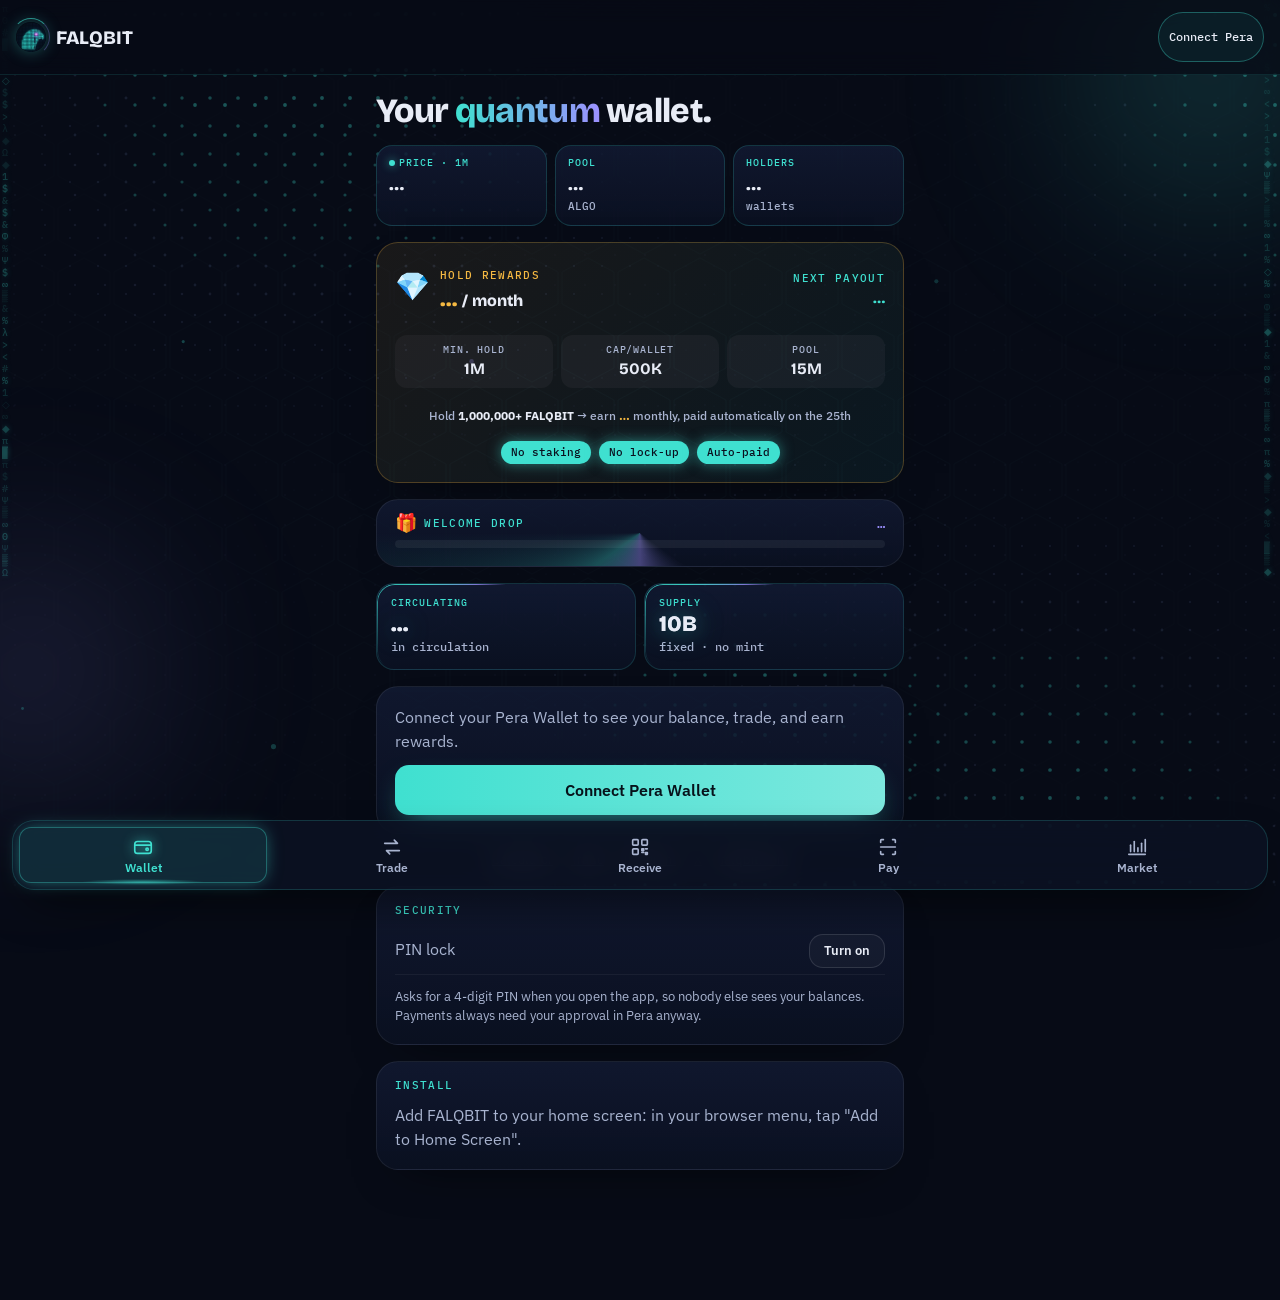
==== commit d5373417: "Add files via upload" ====
--- a/app.html
+++ b/app.html
@@ -1018,7 +1018,10 @@
   // welcome drop
   if (PROG) {
     const t = tierFor(PROG.n);
-    $("l-drop").textContent = `${fmt(PROG.n)} / 1,000`;
+    // the drop was capped at 1,000 spots. A few extra manual re-sends (for people who reported not receiving)
+    // can push the raw count above that, so display is clamped to 1,000.
+    const shown = Math.min(1000, PROG.n);
+    $("l-drop").textContent = `${fmt(shown)} / 1,000`;
     const pct = Math.min(100, PROG.n / 10);
     $("l-drop-bar").style.width = pct + "%";
     $("l-drop-info").textContent = t ? `Next: ${fmt(t)} FALQBIT · ${fmt(Math.max(0, 1000 - PROG.n))} spots left` : "Welcome drop complete";
@@ -1031,7 +1034,7 @@
   $("w-drop").hidden = false;
   const n = PROG ? PROG.n : null, t = n == null ? null : tierFor(n);
   $("w-drop-bar").style.width = n == null ? "0" : Math.min(100, n / 10) + "%";
-  $("w-drop-fine").textContent = n == null ? "" : `${fmt(n)} of 1,000 accounts welcomed · ${t ? fmt(t) + " FALQBIT for the next ones" : "drop complete"}`;
+  $("w-drop-fine").textContent = n == null ? "" : `${fmt(Math.min(1000, n))} of 1,000 accounts welcomed · ${t ? fmt(t) + " FALQBIT for the next ones" : "drop complete"}`;
   const b = $("w-drop-body");
   if (MYDROP) b.innerHTML = `<b class="ok">✓ ${fmt(MYDROP.amount / DEC)} FALQBIT</b><span class="muted">Received on ${new Date(MYDROP.at * 1000).toLocaleDateString(undefined, { day: "numeric", month: "short" })}. Welcome!</span>`;
   else if (PROG && PROG.paid.has(account)) b.innerHTML = `<b class="ok">✓ Received</b><span class="muted">This account already got its welcome drop.</span>`;
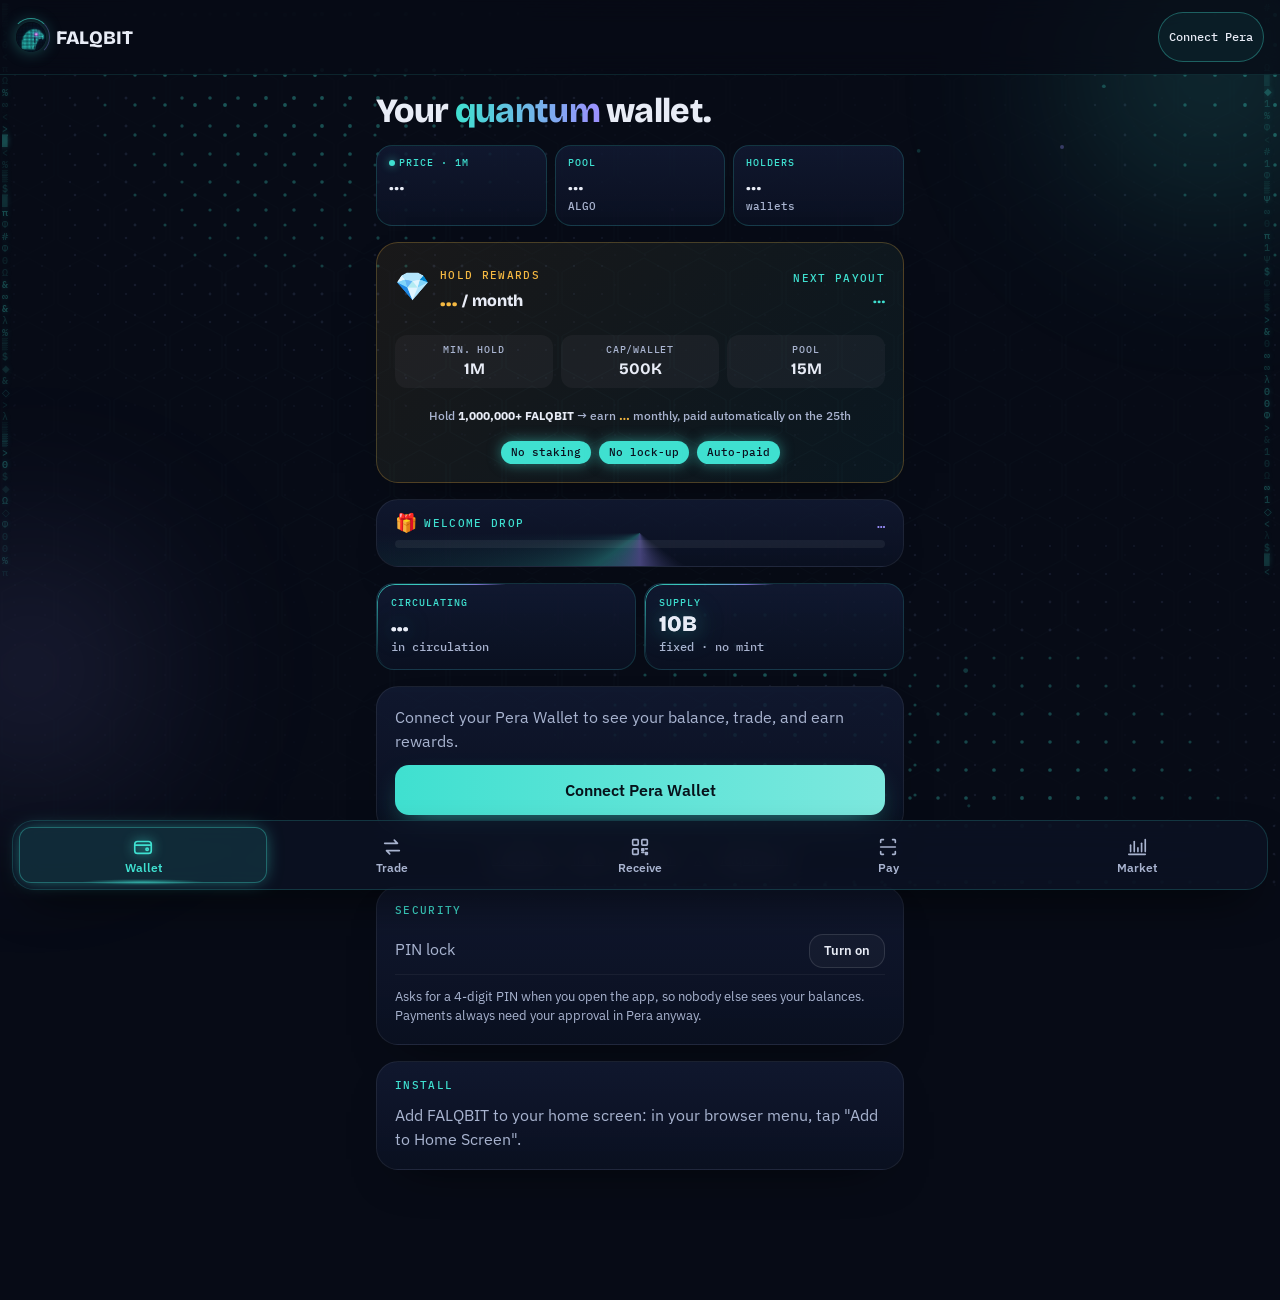
==== commit f830d09d: "Add files via upload" ====
--- a/app.html
+++ b/app.html
@@ -1200,8 +1200,13 @@
   }
 }
 async function rfHoldStart(addr, minMicro) {
-  const h = await c.getJSON(`${RF_IDX}/v2/accounts/${addr}/assets/${cfg.asset_id}`).catch(() => null);
-  const curBal = Number(h?.["asset-holding"]?.amount || 0);
+  // use the indexer's /v2/accounts/{addr} endpoint and find our asset (the /assets/{id}
+  // sub-endpoint isn't universally supported on all indexers and may return nothing)
+  const h = await c.getJSON(`${RF_IDX}/v2/accounts/${addr}`).catch(() => null);
+  const assets = h?.account?.assets || [];
+  let holding = null;
+  for (const a of assets) { if (a["asset-id"] === cfg.asset_id) { holding = a; break; } }
+  const curBal = holding ? Number(holding.amount) : 0;
   if (curBal < minMicro) return { bal: curBal, since: null };
   const txs = await rfPage(`${RF_IDX}/v2/accounts/${addr}/transactions?tx-type=axfer&asset-id=${cfg.asset_id}&limit=1000`, 3000);
   txs.sort((a, b) => b["round-time"] - a["round-time"]);
